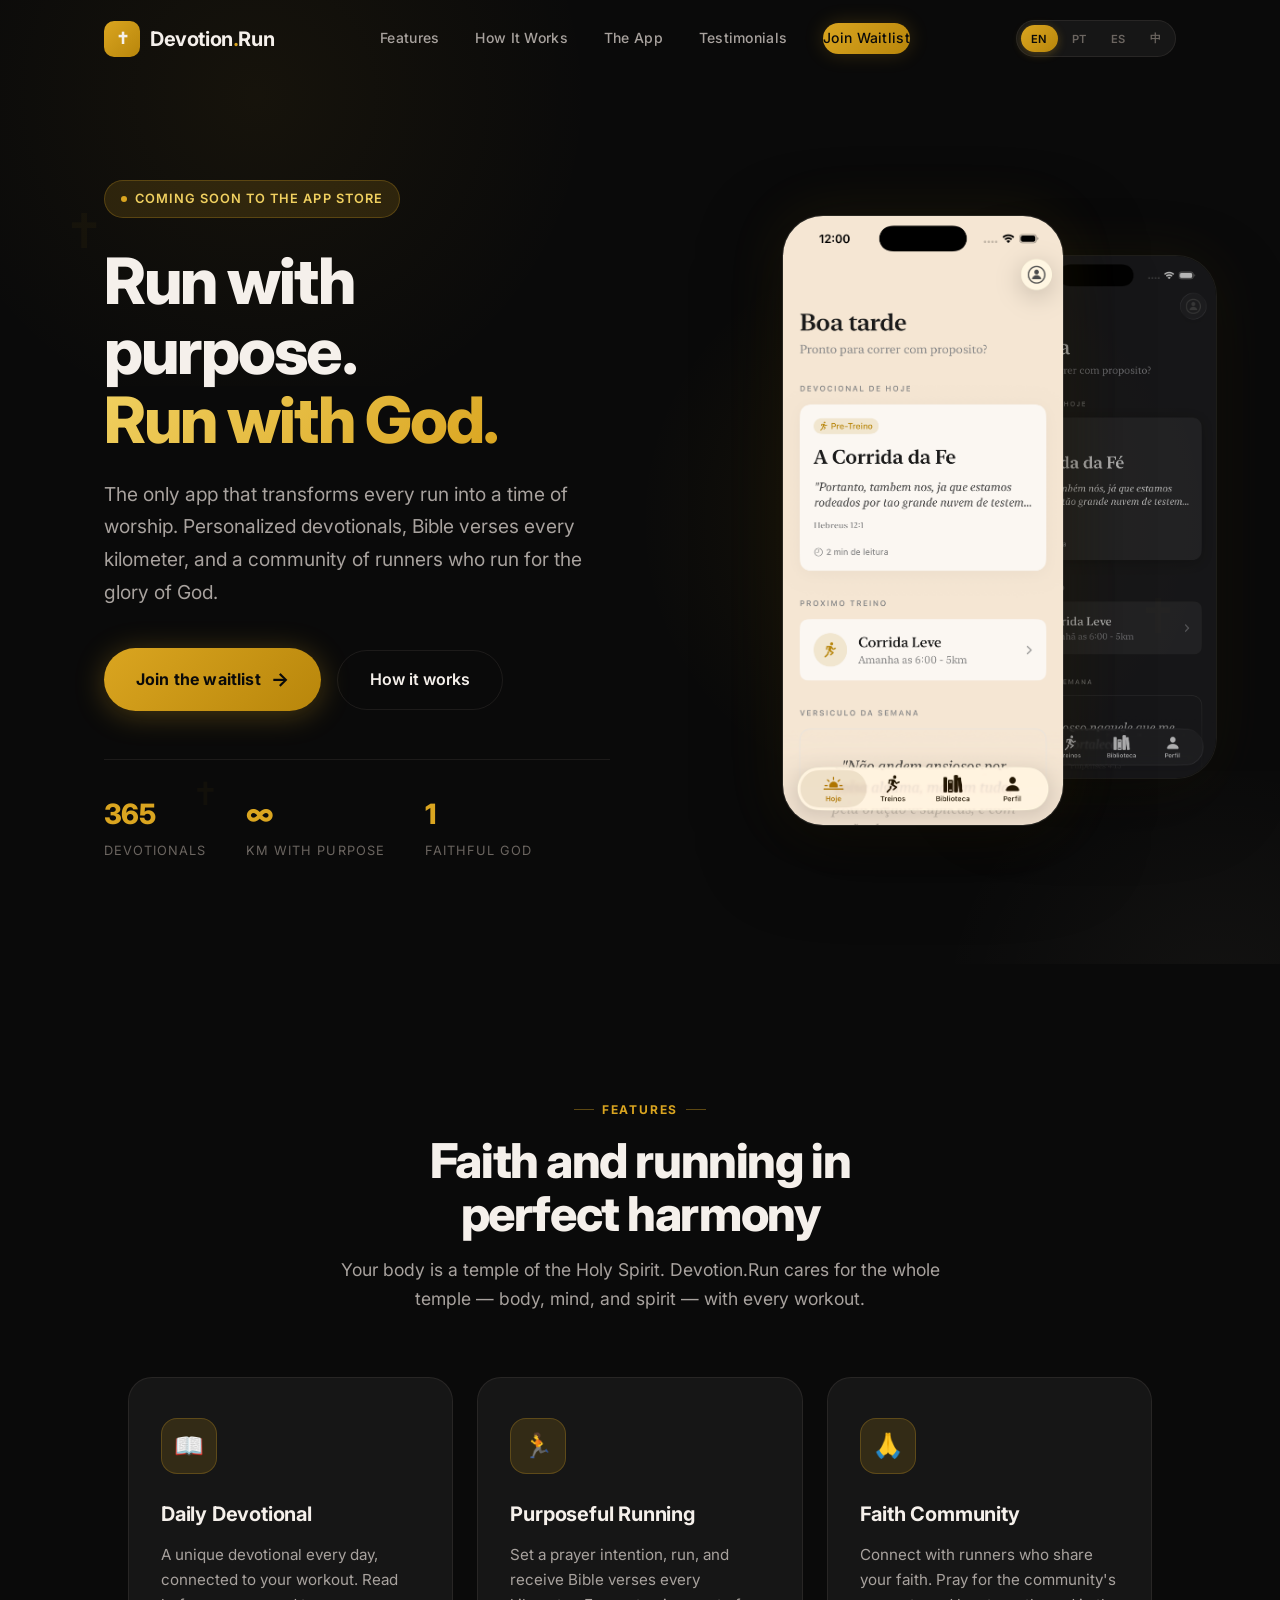
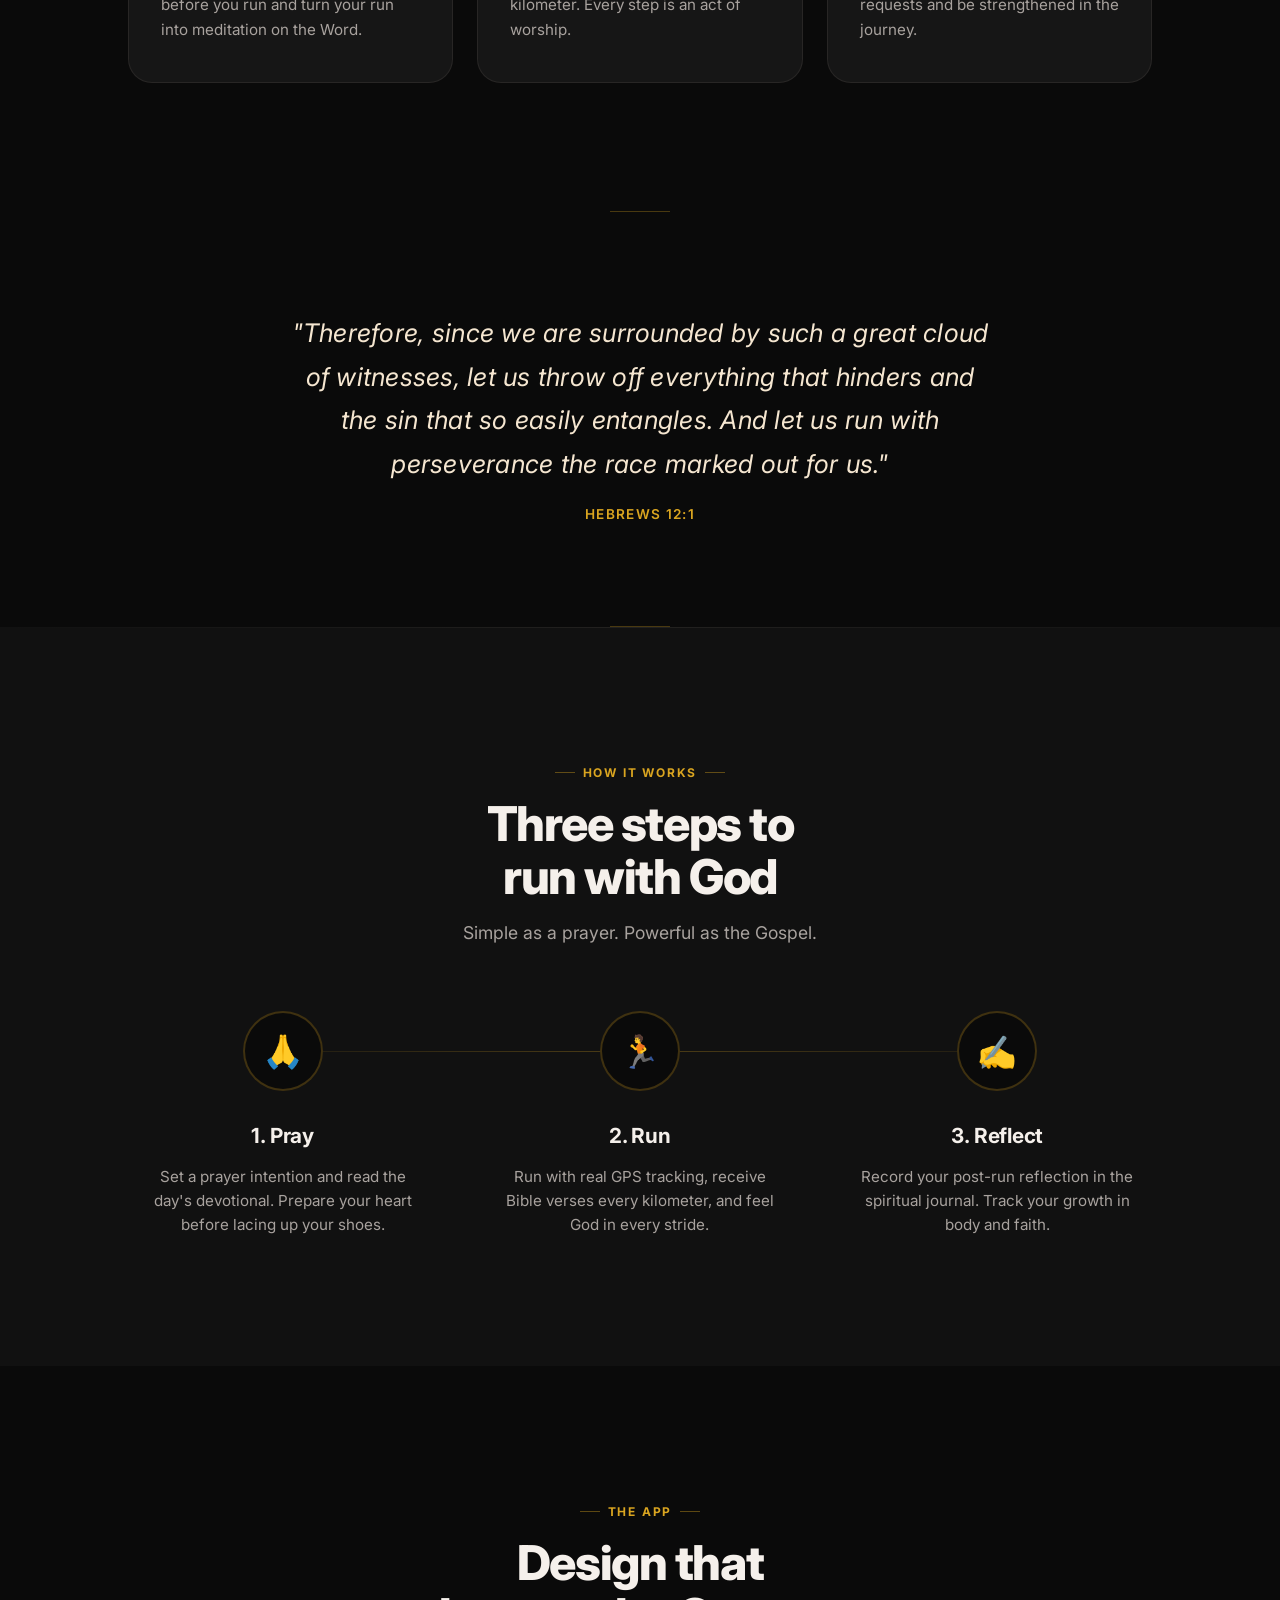
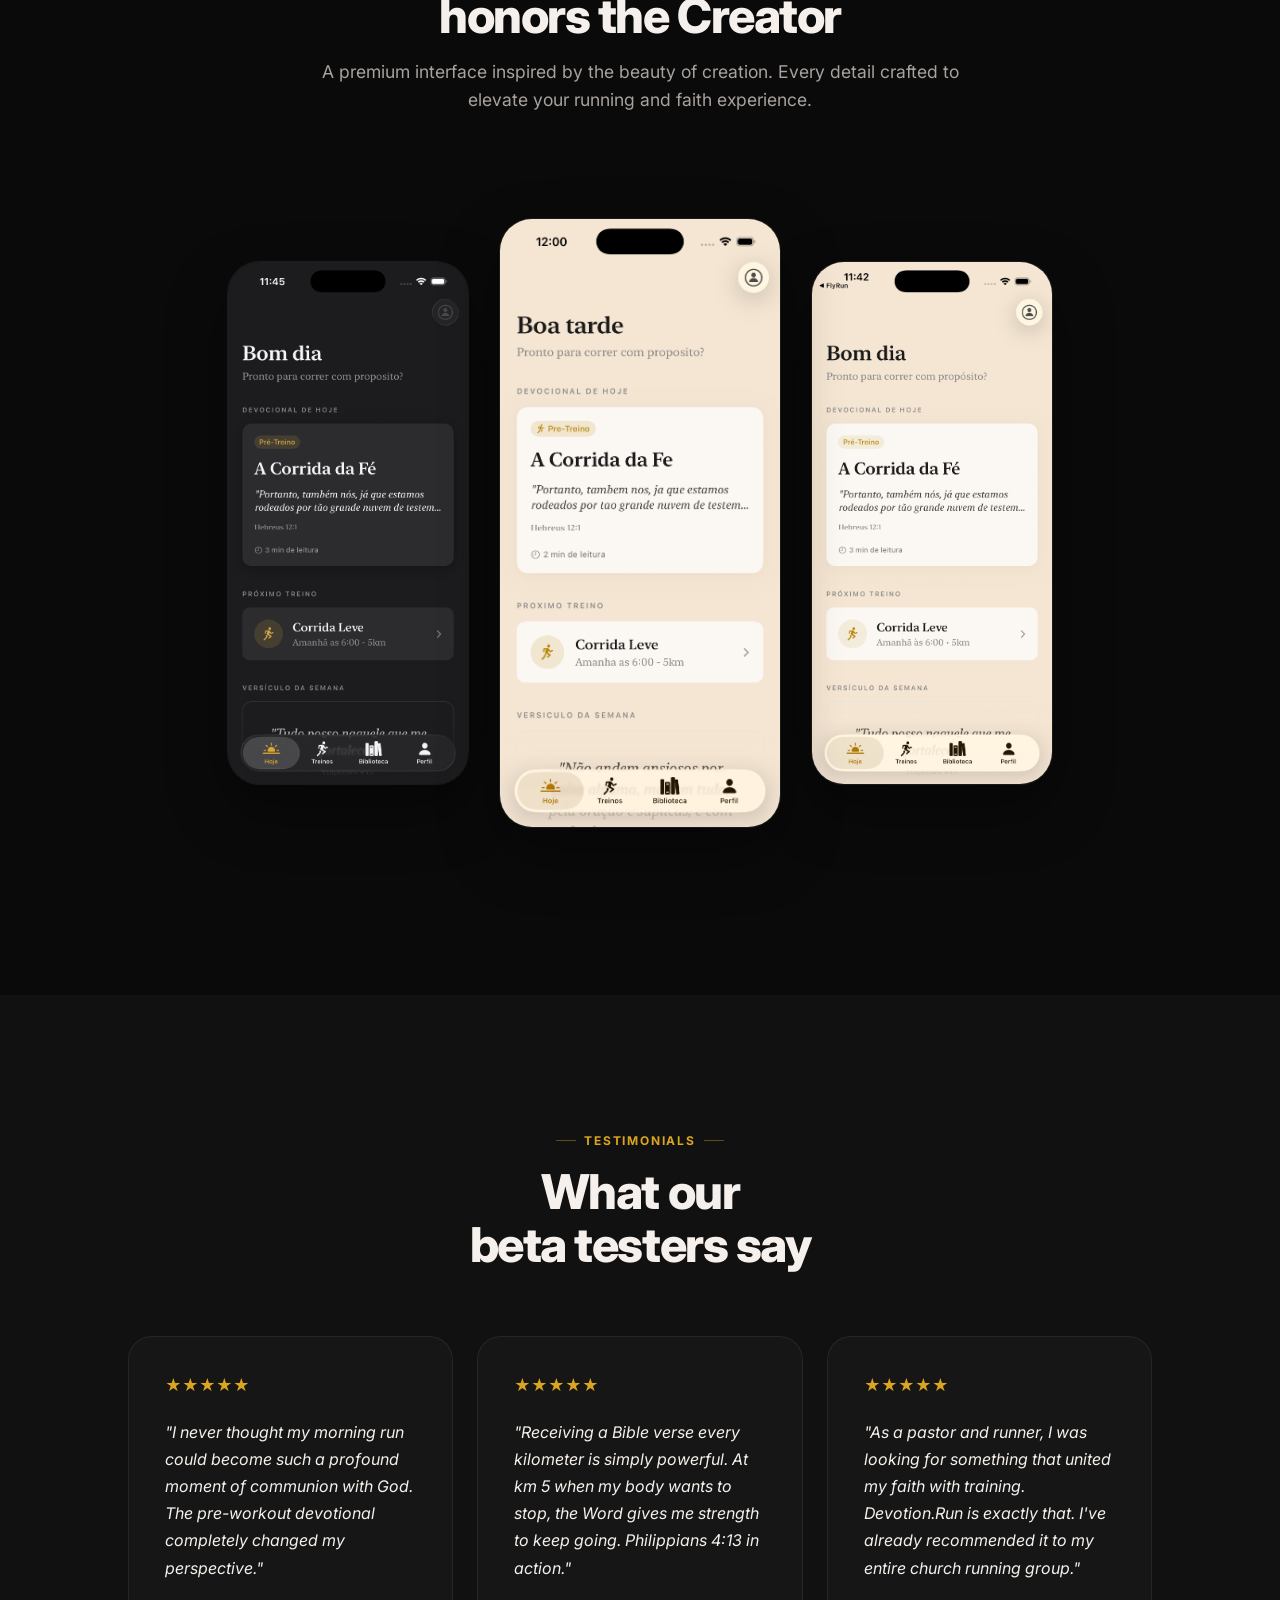
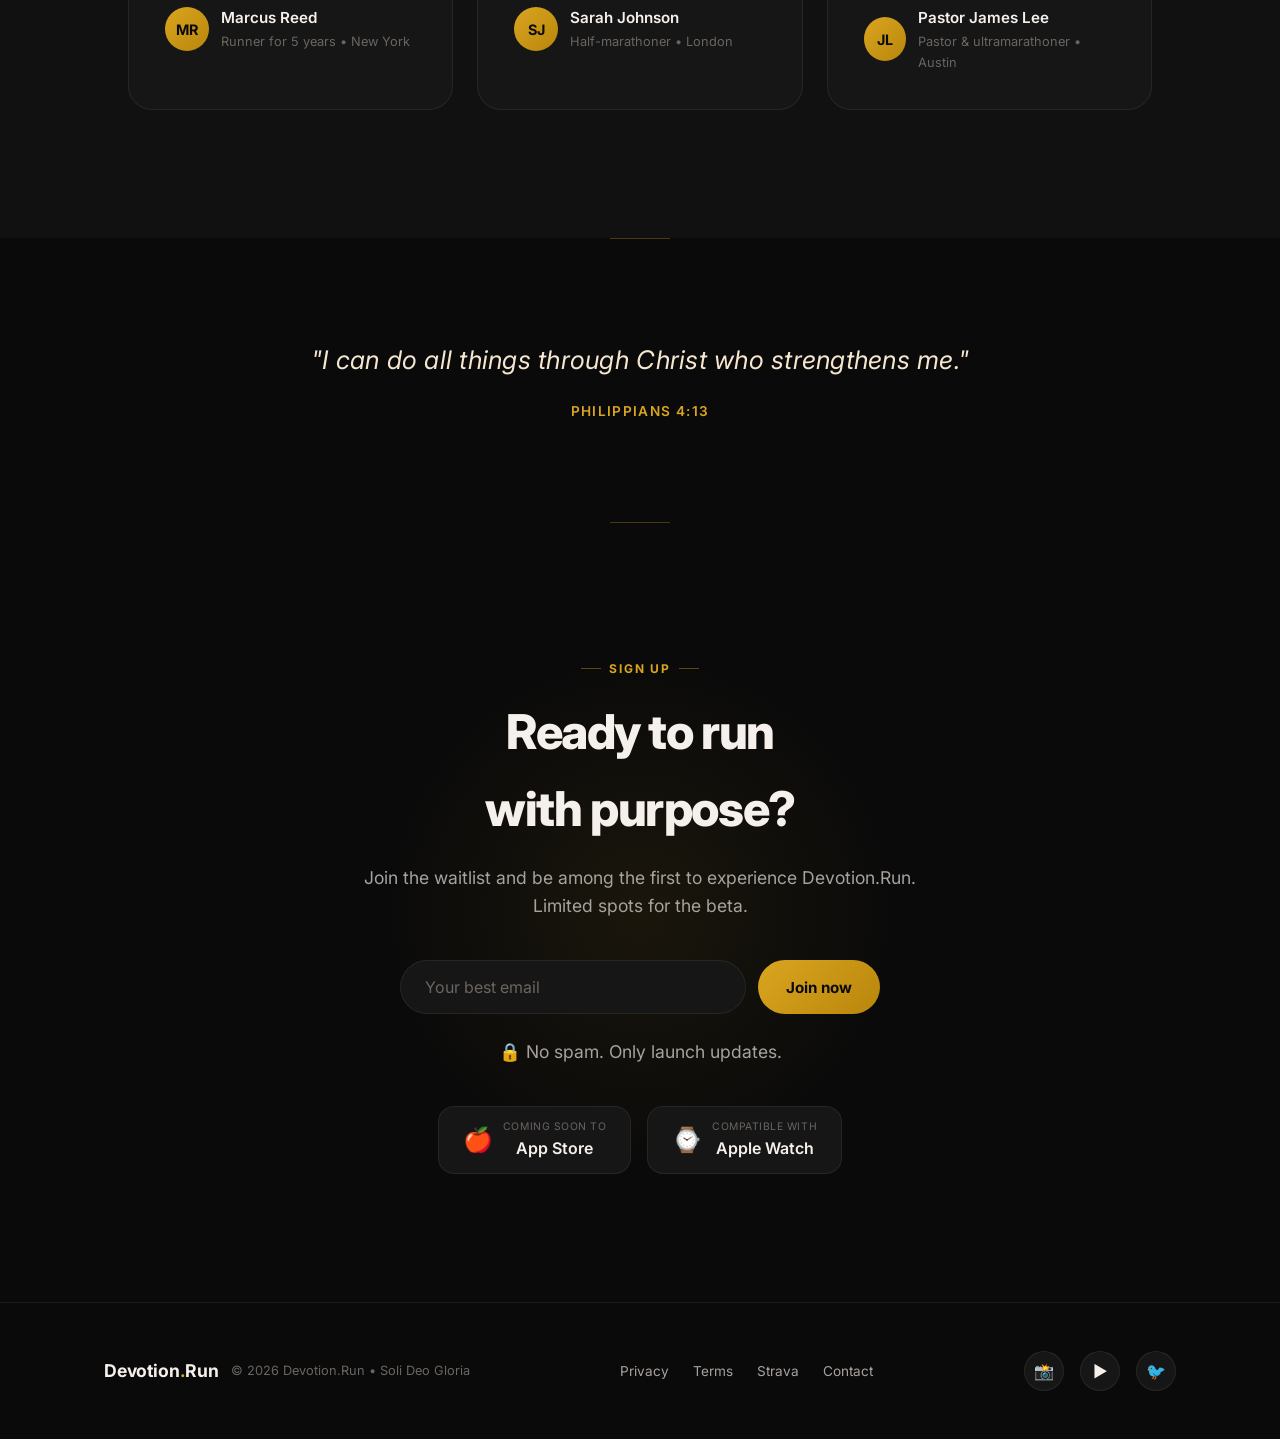
==== index.html @ 0629eaf5 "Initial landing page with legal pages and Strava callback" ====
<!DOCTYPE html>
<html lang="pt-BR">

<head>
    <meta charset="UTF-8">
    <meta name="viewport" content="width=device-width, initial-scale=1.0">
    <title>Devotion.Run — Run with Purpose. Run with God.</title>

    <!-- SEO -->
    <meta name="description"
        content="The devotional app for runners. Combine faith and training in every run. Daily devotionals, Bible verses every km, and a community that runs for the glory of God.">
    <meta name="keywords"
        content="running, devotional, christian app, run with God, faith and running, devotion run, corrida, devocional, 跑步, 灵修">
    <meta name="author" content="Devotion.Run">

    <!-- Open Graph -->
    <meta property="og:title" content="Devotion.Run — Run with Purpose. Run with God.">
    <meta property="og:description" content="The devotional app for runners. Combine faith and training in every run.">
    <meta property="og:type" content="website">
    <meta property="og:url" content="https://devotion.run">
    <meta property="og:image" content="images/app-home-light.png">

    <!-- Fonts -->
    <link rel="preconnect" href="https://fonts.googleapis.com">
    <link rel="preconnect" href="https://fonts.gstatic.com" crossorigin>
    <link
        href="https://fonts.googleapis.com/css2?family=Inter:wght@400;500;600;700;800&family=Noto+Sans+SC:wght@400;500;600;700;800&display=swap"
        rel="stylesheet">

    <!-- Styles -->
    <link rel="stylesheet" href="styles.css">

    <!-- Favicon -->
    <link rel="icon" type="image/svg+xml"
        href="data:image/svg+xml,<svg xmlns='http://www.w3.org/2000/svg' viewBox='0 0 100 100'><text y='.9em' font-size='90'>✝️</text></svg>">
</head>

<body>

    <!-- Page Loader -->
    <div class="page-loader" id="pageLoader">
        <div class="loader-icon"></div>
    </div>

    <!-- Mobile overlay -->
    <div class="nav-overlay" id="navOverlay"></div>

    <!-- ==================== NAVIGATION ==================== -->
    <nav class="navbar" id="navbar">
        <div class="container">
            <a href="#" class="nav-logo">
                <span class="logo-icon">✝</span>
                <span>Devotion<span class="logo-dot">.</span>Run</span>
            </a>

            <div class="nav-links" id="navLinks">
                <a href="#features" data-i18n="navFeatures">Features</a>
                <a href="#how-it-works" data-i18n="navHow">How It Works</a>
                <a href="#showcase" data-i18n="navApp">The App</a>
                <a href="#testimonials" data-i18n="navTestimonials">Testimonials</a>
                <a href="#waitlist" class="nav-cta" data-i18n="navCta">Join Waitlist</a>
            </div>

            <!-- Language Switcher -->
            <div class="lang-switcher">
                <button class="lang-btn" data-lang="en" title="English">EN</button>
                <button class="lang-btn" data-lang="pt" title="Português">PT</button>
                <button class="lang-btn" data-lang="es" title="Español">ES</button>
                <button class="lang-btn" data-lang="zh" title="中文">中</button>
            </div>

            <button class="menu-toggle" id="menuToggle" aria-label="Menu">
                <span></span>
                <span></span>
                <span></span>
            </button>
        </div>
    </nav>

    <!-- ==================== HERO ==================== -->
    <section class="hero" id="hero">
        <div class="container">
            <div class="hero-content">
                <div class="hero-badge reveal">
                    <span class="badge-dot"></span>
                    <span data-i18n="heroBadge">Coming soon to the App Store</span>
                </div>

                <h1 class="reveal reveal-delay-1">
                    <span data-i18n="heroTitle1">Run with purpose.</span><br>
                    <span class="text-gold" data-i18n="heroTitle2">Run with God.</span>
                </h1>

                <p class="hero-description reveal reveal-delay-2" data-i18n="heroDesc">
                    The only app that transforms every run into a time of worship.
                    Personalized devotionals, Bible verses every kilometer, and a
                    community of runners who run for the glory of God.
                </p>

                <div class="hero-actions reveal reveal-delay-3">
                    <a href="#waitlist" class="btn-primary">
                        <span data-i18n="heroBtn1">Join the waitlist</span>
                        <span class="btn-icon">→</span>
                    </a>
                    <a href="#how-it-works" class="btn-secondary">
                        <span data-i18n="heroBtn2">How it works</span>
                    </a>
                </div>

                <div class="hero-stats reveal reveal-delay-4">
                    <div class="hero-stat">
                        <div class="stat-value" data-i18n="stat1Value">365</div>
                        <div class="stat-label" data-i18n="stat1Label">Devotionals</div>
                    </div>
                    <div class="hero-stat">
                        <div class="stat-value" data-i18n="stat2Value">∞</div>
                        <div class="stat-label" data-i18n="stat2Label">Km with purpose</div>
                    </div>
                    <div class="hero-stat">
                        <div class="stat-value" data-i18n="stat3Value">1</div>
                        <div class="stat-label" data-i18n="stat3Label">Faithful God</div>
                    </div>
                </div>
            </div>

            <div class="hero-mockup reveal">
                <div class="phone-glow"></div>
                <div class="phone-frame">
                    <img src="images/app-home-light.png" alt="Devotion.Run - App home screen" loading="eager">
                </div>
                <div class="phone-frame phone-frame-secondary">
                    <img src="images/app-home-dark.png" alt="Devotion.Run - Dark mode" loading="lazy">
                </div>
            </div>
        </div>

        <span class="floating-cross" style="top: 20%; left: 5%;">✝</span>
        <span class="floating-cross" style="top: 60%; right: 8%; animation-delay: -3s;">✝</span>
        <span class="floating-cross" style="bottom: 15%; left: 15%; animation-delay: -5s; font-size: 2rem;">✝</span>
    </section>

    <!-- ==================== FEATURES ==================== -->
    <section class="features" id="features">
        <div class="container">
            <div class="section-header reveal">
                <span class="section-label" data-i18n="featLabel">Features</span>
                <h2 class="section-title">
                    <span data-i18n="featTitle1">Faith and running in</span><br>
                    <span class="text-gold" data-i18n="featTitle2">perfect harmony</span>
                </h2>
                <p class="section-subtitle" data-i18n="featSubtitle">
                    Your body is a temple of the Holy Spirit. Devotion.Run cares for the whole temple — body, mind, and
                    spirit — with every workout.
                </p>
            </div>

            <div class="features-grid">
                <div class="feature-card reveal reveal-delay-1">
                    <div class="feature-icon">📖</div>
                    <h3 data-i18n="feat1Title">Daily Devotional</h3>
                    <p data-i18n="feat1Desc">
                        A unique devotional every day, connected to your workout. Read before you run and turn your run
                        into meditation on the Word.
                    </p>
                </div>

                <div class="feature-card reveal reveal-delay-2">
                    <div class="feature-icon">🏃</div>
                    <h3 data-i18n="feat2Title">Purposeful Running</h3>
                    <p data-i18n="feat2Desc">
                        Set a prayer intention, run, and receive Bible verses every kilometer. Every step is an act of
                        worship.
                    </p>
                </div>

                <div class="feature-card reveal reveal-delay-3">
                    <div class="feature-icon">🙏</div>
                    <h3 data-i18n="feat3Title">Faith Community</h3>
                    <p data-i18n="feat3Desc">
                        Connect with runners who share your faith. Pray for the community's requests and be strengthened
                        in the journey.
                    </p>
                </div>
            </div>
        </div>
    </section>

    <!-- ==================== VERSE DIVIDER ==================== -->
    <section class="verse-section">
        <div class="container reveal">
            <p class="verse-text" data-i18n="verse1Text">
                "Therefore, since we are surrounded by such a great cloud of witnesses, let us throw off everything that
                hinders and the sin that so easily entangles. And let us run with perseverance the race marked out for
                us."
            </p>
            <span class="verse-reference" data-i18n="verse1Ref">Hebrews 12:1</span>
        </div>
    </section>

    <!-- ==================== HOW IT WORKS ==================== -->
    <section class="how-it-works" id="how-it-works">
        <div class="container">
            <div class="section-header reveal">
                <span class="section-label" data-i18n="howLabel">How It Works</span>
                <h2 class="section-title">
                    <span data-i18n="howTitle1">Three steps to</span><br>
                    <span class="text-gold" data-i18n="howTitle2">run with God</span>
                </h2>
                <p class="section-subtitle" data-i18n="howSubtitle">
                    Simple as a prayer. Powerful as the Gospel.
                </p>
            </div>

            <div class="steps-container">
                <div class="step reveal reveal-delay-1">
                    <div class="step-number">🙏</div>
                    <h3 data-i18n="step1Title">1. Pray</h3>
                    <p data-i18n="step1Desc">
                        Set a prayer intention and read the day's devotional. Prepare your heart before lacing up your
                        shoes.
                    </p>
                </div>

                <div class="step reveal reveal-delay-2">
                    <div class="step-number">🏃</div>
                    <h3 data-i18n="step2Title">2. Run</h3>
                    <p data-i18n="step2Desc">
                        Run with real GPS tracking, receive Bible verses every kilometer, and feel God in every stride.
                    </p>
                </div>

                <div class="step reveal reveal-delay-3">
                    <div class="step-number">✍️</div>
                    <h3 data-i18n="step3Title">3. Reflect</h3>
                    <p data-i18n="step3Desc">
                        Record your post-run reflection in the spiritual journal. Track your growth in body and faith.
                    </p>
                </div>
            </div>
        </div>
    </section>

    <!-- ==================== APP SHOWCASE ==================== -->
    <section class="showcase" id="showcase">
        <div class="container">
            <div class="section-header reveal">
                <span class="section-label" data-i18n="showLabel">The App</span>
                <h2 class="section-title">
                    <span data-i18n="showTitle1">Design that</span><br>
                    <span class="text-gold" data-i18n="showTitle2">honors the Creator</span>
                </h2>
                <p class="section-subtitle" data-i18n="showSubtitle">
                    A premium interface inspired by the beauty of creation. Every detail crafted to elevate your running
                    and faith experience.
                </p>
            </div>

            <div class="showcase-wrapper reveal">
                <div class="showcase-phone">
                    <img src="images/app-home-dark.png" alt="Devotion.Run dark mode" loading="lazy">
                </div>
                <div class="showcase-phone featured">
                    <img src="images/app-home-light.png" alt="Devotion.Run main screen" loading="lazy">
                </div>
                <div class="showcase-phone">
                    <img src="images/app-screen-2.png" alt="Devotion.Run workouts" loading="lazy">
                </div>
            </div>
        </div>
    </section>

    <!-- ==================== TESTIMONIALS ==================== -->
    <section class="testimonials" id="testimonials">
        <div class="container">
            <div class="section-header reveal">
                <span class="section-label" data-i18n="testLabel">Testimonials</span>
                <h2 class="section-title">
                    <span data-i18n="testTitle1">What our</span><br>
                    <span class="text-gold" data-i18n="testTitle2">beta testers say</span>
                </h2>
            </div>

            <div class="testimonials-grid">
                <div class="testimonial-card reveal reveal-delay-1">
                    <div class="testimonial-stars">★★★★★</div>
                    <p class="testimonial-text" data-i18n="test1Text">
                        "I never thought my morning run could become such a profound moment of communion with God. The
                        pre-workout devotional completely changed my perspective."
                    </p>
                    <div class="testimonial-author">
                        <div class="testimonial-avatar">MR</div>
                        <div class="testimonial-info">
                            <div class="name" data-i18n="test1Name">Marcus Reed</div>
                            <div class="role" data-i18n="test1Role">Runner for 5 years • New York</div>
                        </div>
                    </div>
                </div>

                <div class="testimonial-card reveal reveal-delay-2">
                    <div class="testimonial-stars">★★★★★</div>
                    <p class="testimonial-text" data-i18n="test2Text">
                        "Receiving a Bible verse every kilometer is simply powerful. At km 5 when my body wants to stop,
                        the Word gives me strength to keep going. Philippians 4:13 in action."
                    </p>
                    <div class="testimonial-author">
                        <div class="testimonial-avatar">SJ</div>
                        <div class="testimonial-info">
                            <div class="name" data-i18n="test2Name">Sarah Johnson</div>
                            <div class="role" data-i18n="test2Role">Half-marathoner • London</div>
                        </div>
                    </div>
                </div>

                <div class="testimonial-card reveal reveal-delay-3">
                    <div class="testimonial-stars">★★★★★</div>
                    <p class="testimonial-text" data-i18n="test3Text">
                        "As a pastor and runner, I was looking for something that united my faith with training.
                        Devotion.Run is exactly that. I've already recommended it to my entire church running group."
                    </p>
                    <div class="testimonial-author">
                        <div class="testimonial-avatar">JL</div>
                        <div class="testimonial-info">
                            <div class="name" data-i18n="test3Name">Pastor James Lee</div>
                            <div class="role" data-i18n="test3Role">Pastor & ultramarathoner • Austin</div>
                        </div>
                    </div>
                </div>
            </div>
        </div>
    </section>

    <!-- ==================== VERSE DIVIDER 2 ==================== -->
    <section class="verse-section">
        <div class="container reveal">
            <p class="verse-text" data-i18n="verse2Text">
                "I can do all things through Christ who strengthens me."
            </p>
            <span class="verse-reference" data-i18n="verse2Ref">Philippians 4:13</span>
        </div>
    </section>

    <!-- ==================== CTA / WAITLIST ==================== -->
    <section class="cta-section" id="waitlist">
        <div class="container">
            <div class="cta-content reveal">
                <span class="section-label" data-i18n="ctaLabel">Sign Up</span>
                <h2>
                    <span data-i18n="ctaTitle1">Ready to run</span><br>
                    <span class="text-gold" data-i18n="ctaTitle2">with purpose?</span>
                </h2>
                <p data-i18n="ctaDesc">
                    Join the waitlist and be among the first to experience Devotion.Run. Limited spots for the beta.
                </p>

                <form class="waitlist-form" id="waitlistForm" onsubmit="return false;">
                    <input type="email" data-i18n-placeholder="ctaPlaceholder" placeholder="Your best email"
                        id="emailInput" required>
                    <button type="submit" id="waitlistBtn" data-i18n="ctaBtn">Join now</button>
                </form>
                <p class="cta-note" data-i18n="ctaNote">🔒 No spam. Only launch updates.</p>

                <div class="app-store-badges">
                    <div class="app-store-badge">
                        <span class="badge-icon">🍎</span>
                        <div class="badge-text">
                            <span class="small" data-i18n="ctaBadge1Small">Coming soon to</span>
                            <span class="big" data-i18n="ctaBadge1Big">App Store</span>
                        </div>
                    </div>
                    <div class="app-store-badge">
                        <span class="badge-icon">⌚</span>
                        <div class="badge-text">
                            <span class="small" data-i18n="ctaBadge2Small">Compatible with</span>
                            <span class="big" data-i18n="ctaBadge2Big">Apple Watch</span>
                        </div>
                    </div>
                </div>
            </div>
        </div>
    </section>

    <!-- ==================== FOOTER ==================== -->
    <footer class="footer">
        <div class="container">
            <div class="footer-left">
                <span class="footer-logo">Devotion<span class="logo-dot">.</span>Run</span>
                <span class="footer-copy">© 2026 Devotion.Run • Soli Deo Gloria</span>
            </div>

            <div class="footer-links">
                <a href="/privacy" data-i18n="footerPrivacy">Privacy</a>
                <a href="/terms" data-i18n="footerTerms">Terms</a>
                <a href="/strava/">Strava</a>
                <a href="mailto:contato@devotion.run" data-i18n="footerContact">Contact</a>
            </div>

            <div class="footer-social">
                <a href="#" aria-label="Instagram" title="Instagram">📸</a>
                <a href="#" aria-label="YouTube" title="YouTube">▶️</a>
                <a href="#" aria-label="Twitter" title="Twitter">🐦</a>
            </div>
        </div>
    </footer>

    <script src="i18n.js"></script>
    <script src="script.js"></script>
</body>

</html>
---- styles.css ----
/* ============================================
   DevotionRun — Premium Landing Page
   Design System & Styles
   ============================================ */

/* --- CSS Variables / Design Tokens --- */
:root {
    /* Colors */
    --bg-primary: #0A0A0A;
    --bg-secondary: #111111;
    --bg-card: #161616;
    --bg-card-hover: #1C1C1C;
    --bg-elevated: #1A1A1A;

    --text-primary: #F5F0EB;
    --text-secondary: #A8A29E;
    --text-muted: #6B6560;

    --gold: #DAA520;
    --gold-light: #F0D060;
    --gold-dim: #B8860B;
    --beige: #F5E6D0;
    --beige-dim: #D4C4A8;

    --accent-glow: rgba(218, 165, 32, 0.15);
    --accent-glow-strong: rgba(218, 165, 32, 0.3);
    --border-subtle: rgba(245, 230, 208, 0.08);
    --border-gold: rgba(218, 165, 32, 0.25);

    /* Typography */
    --font-display: 'Inter', -apple-system, BlinkMacSystemFont, sans-serif;
    --font-body: 'Inter', -apple-system, BlinkMacSystemFont, sans-serif;

    /* Spacing */
    --section-padding: clamp(80px, 10vw, 140px) clamp(20px, 5vw, 80px);
    --container-max: 1200px;

    /* Transitions */
    --ease-out-expo: cubic-bezier(0.16, 1, 0.3, 1);
    --ease-out-quart: cubic-bezier(0.25, 1, 0.5, 1);
    --transition-fast: 200ms var(--ease-out-expo);
    --transition-medium: 400ms var(--ease-out-expo);
    --transition-slow: 800ms var(--ease-out-expo);

    /* Border Radius */
    --radius-sm: 8px;
    --radius-md: 16px;
    --radius-lg: 24px;
    --radius-xl: 32px;
    --radius-full: 9999px;
}

/* --- Reset & Base --- */
*,
*::before,
*::after {
    margin: 0;
    padding: 0;
    box-sizing: border-box;
}

html {
    scroll-behavior: smooth;
    -webkit-font-smoothing: antialiased;
    -moz-osx-font-smoothing: grayscale;
}

body {
    font-family: var(--font-body);
    background-color: var(--bg-primary);
    color: var(--text-primary);
    line-height: 1.6;
    overflow-x: hidden;
}

a {
    text-decoration: none;
    color: inherit;
    transition: color var(--transition-fast);
}

img {
    max-width: 100%;
    height: auto;
    display: block;
}

button {
    border: none;
    background: none;
    font-family: inherit;
    cursor: pointer;
    color: inherit;
}

ul,
ol {
    list-style: none;
}

/* --- Container --- */
.container {
    max-width: var(--container-max);
    margin: 0 auto;
    padding: 0 clamp(20px, 5vw, 80px);
}

/* --- Section base --- */
section {
    position: relative;
}

/* --- Animated reveal --- */
.reveal {
    opacity: 0;
    transform: translateY(40px);
    transition: opacity 0.8s var(--ease-out-expo), transform 0.8s var(--ease-out-expo);
}

.reveal.visible {
    opacity: 1;
    transform: translateY(0);
}

.reveal-delay-1 {
    transition-delay: 0.1s;
}

.reveal-delay-2 {
    transition-delay: 0.2s;
}

.reveal-delay-3 {
    transition-delay: 0.3s;
}

.reveal-delay-4 {
    transition-delay: 0.4s;
}

/* ============================================
   NAVIGATION
   ============================================ */
.navbar {
    position: fixed;
    top: 0;
    left: 0;
    right: 0;
    z-index: 1000;
    padding: 20px 0;
    transition: all var(--transition-medium);
}

.navbar.scrolled {
    background: rgba(10, 10, 10, 0.85);
    backdrop-filter: blur(20px) saturate(180%);
    -webkit-backdrop-filter: blur(20px) saturate(180%);
    border-bottom: 1px solid var(--border-subtle);
    padding: 12px 0;
}

.navbar .container {
    display: flex;
    align-items: center;
    justify-content: space-between;
}

.nav-logo {
    display: flex;
    align-items: center;
    gap: 10px;
    font-size: 1.25rem;
    font-weight: 700;
    letter-spacing: -0.02em;
}

.nav-logo .logo-icon {
    width: 36px;
    height: 36px;
    background: linear-gradient(135deg, var(--gold), var(--gold-dim));
    border-radius: 10px;
    display: flex;
    align-items: center;
    justify-content: center;
    font-size: 1rem;
}

.nav-logo .logo-dot {
    color: var(--gold);
}

.nav-links {
    display: flex;
    align-items: center;
    gap: 36px;
}

.nav-links a {
    font-size: 0.875rem;
    font-weight: 500;
    color: var(--text-secondary);
    letter-spacing: 0.02em;
    position: relative;
    padding: 4px 0;
}

.nav-links a::after {
    content: '';
    position: absolute;
    bottom: -2px;
    left: 0;
    width: 0;
    height: 2px;
    background: var(--gold);
    transition: width var(--transition-medium);
}

.nav-links a:hover {
    color: var(--text-primary);
}

.nav-links a:hover::after {
    width: 100%;
}

.nav-cta {
    background: linear-gradient(135deg, var(--gold), var(--gold-dim));
    color: var(--bg-primary) !important;
    padding: 10px 24px;
    border-radius: var(--radius-full);
    font-weight: 600;
    font-size: 0.875rem;
    letter-spacing: 0.02em;
    transition: all var(--transition-fast);
    box-shadow: 0 0 20px rgba(218, 165, 32, 0.2);
}

.nav-cta:hover {
    transform: translateY(-1px);
    box-shadow: 0 4px 30px rgba(218, 165, 32, 0.4);
}

.nav-cta::after {
    display: none !important;
}

/* Language Switcher */
.lang-switcher {
    display: flex;
    gap: 4px;
    padding: 4px;
    background: var(--bg-card);
    border: 1px solid var(--border-subtle);
    border-radius: var(--radius-full);
}

.lang-btn {
    padding: 6px 10px;
    font-size: 0.7rem;
    font-weight: 600;
    letter-spacing: 0.04em;
    color: var(--text-muted);
    border-radius: var(--radius-full);
    transition: all var(--transition-fast);
    cursor: pointer;
    border: none;
    background: none;
    font-family: var(--font-body);
}

.lang-btn:hover {
    color: var(--text-primary);
    background: rgba(255, 255, 255, 0.05);
}

.lang-btn.active {
    background: linear-gradient(135deg, var(--gold), var(--gold-dim));
    color: var(--bg-primary);
    box-shadow: 0 2px 10px rgba(218, 165, 32, 0.3);
}

/* Mobile menu toggle */
.menu-toggle {
    display: none;
    flex-direction: column;
    gap: 5px;
    padding: 8px;
    z-index: 1001;
}

.menu-toggle span {
    display: block;
    width: 24px;
    height: 2px;
    background: var(--text-primary);
    transition: all var(--transition-fast);
    border-radius: 2px;
}

.menu-toggle.active span:nth-child(1) {
    transform: rotate(45deg) translate(5px, 5px);
}

.menu-toggle.active span:nth-child(2) {
    opacity: 0;
}

.menu-toggle.active span:nth-child(3) {
    transform: rotate(-45deg) translate(5px, -5px);
}

/* ============================================
   HERO SECTION
   ============================================ */
.hero {
    min-height: 100vh;
    display: flex;
    align-items: center;
    padding: clamp(120px, 15vw, 180px) 0 clamp(60px, 8vw, 120px);
    position: relative;
    overflow: hidden;
}

/* Background glow effects */
.hero::before {
    content: '';
    position: absolute;
    top: -20%;
    left: -10%;
    width: 60%;
    height: 60%;
    background: radial-gradient(circle, rgba(218, 165, 32, 0.06) 0%, transparent 70%);
    pointer-events: none;
}

.hero::after {
    content: '';
    position: absolute;
    bottom: -30%;
    right: -20%;
    width: 50%;
    height: 50%;
    background: radial-gradient(circle, rgba(245, 230, 208, 0.04) 0%, transparent 70%);
    pointer-events: none;
}

.hero .container {
    display: grid;
    grid-template-columns: 1fr 1fr;
    gap: 60px;
    align-items: center;
    position: relative;
    z-index: 1;
}

.hero-content {
    max-width: 560px;
}

.hero-badge {
    display: inline-flex;
    align-items: center;
    gap: 8px;
    padding: 8px 16px;
    background: var(--accent-glow);
    border: 1px solid var(--border-gold);
    border-radius: var(--radius-full);
    font-size: 0.8rem;
    font-weight: 600;
    color: var(--gold-light);
    letter-spacing: 0.08em;
    text-transform: uppercase;
    margin-bottom: 28px;
}

.hero-badge .badge-dot {
    width: 6px;
    height: 6px;
    background: var(--gold);
    border-radius: 50%;
    animation: pulse-dot 2s ease-in-out infinite;
}

@keyframes pulse-dot {

    0%,
    100% {
        opacity: 1;
        box-shadow: 0 0 0 0 rgba(218, 165, 32, 0.4);
    }

    50% {
        opacity: 0.8;
        box-shadow: 0 0 0 6px rgba(218, 165, 32, 0);
    }
}

.hero h1 {
    font-size: clamp(2.5rem, 5vw, 4rem);
    font-weight: 800;
    line-height: 1.08;
    letter-spacing: -0.03em;
    margin-bottom: 24px;
}

.hero h1 .text-gold {
    background: linear-gradient(135deg, var(--gold-light), var(--gold));
    -webkit-background-clip: text;
    -webkit-text-fill-color: transparent;
    background-clip: text;
}

.hero-description {
    font-size: clamp(1rem, 1.5vw, 1.2rem);
    color: var(--text-secondary);
    line-height: 1.7;
    margin-bottom: 40px;
    max-width: 480px;
}

.hero-actions {
    display: flex;
    align-items: center;
    gap: 16px;
    flex-wrap: wrap;
}

.btn-primary {
    display: inline-flex;
    align-items: center;
    gap: 10px;
    padding: 16px 32px;
    background: linear-gradient(135deg, var(--gold), var(--gold-dim));
    color: var(--bg-primary);
    border-radius: var(--radius-full);
    font-weight: 700;
    font-size: 1rem;
    letter-spacing: 0.01em;
    transition: all var(--transition-fast);
    box-shadow: 0 4px 30px rgba(218, 165, 32, 0.3);
    border: none;
    cursor: pointer;
}

.btn-primary:hover {
    transform: translateY(-2px);
    box-shadow: 0 8px 40px rgba(218, 165, 32, 0.5);
}

.btn-primary:active {
    transform: translateY(0);
}

.btn-primary .btn-icon {
    font-size: 1.2rem;
    transition: transform var(--transition-fast);
}

.btn-primary:hover .btn-icon {
    transform: translateX(3px);
}

.btn-secondary {
    display: inline-flex;
    align-items: center;
    gap: 10px;
    padding: 16px 32px;
    background: transparent;
    color: var(--text-primary);
    border: 1px solid var(--border-subtle);
    border-radius: var(--radius-full);
    font-weight: 600;
    font-size: 1rem;
    transition: all var(--transition-fast);
    cursor: pointer;
}

.btn-secondary:hover {
    border-color: var(--gold);
    background: var(--accent-glow);
    color: var(--gold-light);
}

.hero-stats {
    display: flex;
    gap: 40px;
    margin-top: 48px;
    padding-top: 32px;
    border-top: 1px solid var(--border-subtle);
}

.hero-stat {
    text-align: left;
}

.hero-stat .stat-value {
    font-size: 1.75rem;
    font-weight: 800;
    color: var(--gold);
    letter-spacing: -0.02em;
}

.hero-stat .stat-label {
    font-size: 0.8rem;
    color: var(--text-muted);
    text-transform: uppercase;
    letter-spacing: 0.08em;
    margin-top: 4px;
}

/* Hero mockup */
.hero-mockup {
    position: relative;
    display: flex;
    justify-content: center;
    align-items: center;
}

.phone-frame {
    position: relative;
    width: 280px;
    border-radius: 40px;
    overflow: hidden;
    box-shadow:
        0 0 0 1px rgba(255, 255, 255, 0.1),
        0 25px 80px rgba(0, 0, 0, 0.5),
        0 0 60px rgba(218, 165, 32, 0.1);
    transition: transform 0.6s var(--ease-out-expo);
}

.phone-frame:hover {
    transform: translateY(-8px) rotateY(-2deg);
}

.phone-frame img {
    width: 100%;
    display: block;
}

.phone-glow {
    position: absolute;
    top: 50%;
    left: 50%;
    transform: translate(-50%, -50%);
    width: 120%;
    height: 120%;
    background: radial-gradient(circle, rgba(218, 165, 32, 0.08) 0%, transparent 60%);
    pointer-events: none;
    z-index: -1;
}

/* Second phone (dark mode) offset */
.phone-frame-secondary {
    position: absolute;
    right: -40px;
    top: 40px;
    width: 240px;
    opacity: 0.7;
    z-index: -1;
}

/* ============================================
   FEATURES SECTION
   ============================================ */
.features {
    padding: var(--section-padding);
    position: relative;
}

.section-header {
    text-align: center;
    max-width: 640px;
    margin: 0 auto 64px;
}

.section-label {
    display: inline-flex;
    align-items: center;
    gap: 8px;
    font-size: 0.75rem;
    font-weight: 700;
    color: var(--gold);
    text-transform: uppercase;
    letter-spacing: 0.15em;
    margin-bottom: 16px;
}

.section-label::before,
.section-label::after {
    content: '';
    width: 20px;
    height: 1px;
    background: var(--gold);
    opacity: 0.4;
}

.section-title {
    font-size: clamp(2rem, 4vw, 3rem);
    font-weight: 800;
    letter-spacing: -0.03em;
    line-height: 1.1;
    margin-bottom: 16px;
}

.section-subtitle {
    font-size: 1.1rem;
    color: var(--text-secondary);
    line-height: 1.6;
}

.features-grid {
    display: grid;
    grid-template-columns: repeat(3, 1fr);
    gap: 24px;
}

.feature-card {
    background: var(--bg-card);
    border: 1px solid var(--border-subtle);
    border-radius: var(--radius-lg);
    padding: 40px 32px;
    transition: all var(--transition-medium);
    position: relative;
    overflow: hidden;
}

.feature-card::before {
    content: '';
    position: absolute;
    top: 0;
    left: 0;
    right: 0;
    height: 2px;
    background: linear-gradient(90deg, transparent, var(--gold), transparent);
    opacity: 0;
    transition: opacity var(--transition-medium);
}

.feature-card:hover {
    background: var(--bg-card-hover);
    border-color: var(--border-gold);
    transform: translateY(-4px);
    box-shadow: 0 20px 60px rgba(0, 0, 0, 0.3);
}

.feature-card:hover::before {
    opacity: 1;
}

.feature-icon {
    width: 56px;
    height: 56px;
    background: var(--accent-glow);
    border: 1px solid var(--border-gold);
    border-radius: 16px;
    display: flex;
    align-items: center;
    justify-content: center;
    font-size: 1.5rem;
    margin-bottom: 24px;
}

.feature-card h3 {
    font-size: 1.25rem;
    font-weight: 700;
    margin-bottom: 12px;
    letter-spacing: -0.01em;
}

.feature-card p {
    color: var(--text-secondary);
    font-size: 0.95rem;
    line-height: 1.65;
}

/* ============================================
   HOW IT WORKS
   ============================================ */
.how-it-works {
    padding: var(--section-padding);
    background: var(--bg-secondary);
    position: relative;
}

.how-it-works::before {
    content: '';
    position: absolute;
    top: 0;
    left: 0;
    right: 0;
    height: 1px;
    background: linear-gradient(90deg, transparent, var(--border-subtle), transparent);
}

.steps-container {
    display: grid;
    grid-template-columns: repeat(3, 1fr);
    gap: 48px;
    position: relative;
}

/* Connecting line */
.steps-container::before {
    content: '';
    position: absolute;
    top: 40px;
    left: 15%;
    right: 15%;
    height: 1px;
    background: linear-gradient(90deg, var(--border-gold), var(--gold), var(--border-gold));
    opacity: 0.3;
}

.step {
    text-align: center;
    position: relative;
}

.step-number {
    width: 80px;
    height: 80px;
    background: var(--bg-primary);
    border: 2px solid var(--border-gold);
    border-radius: 50%;
    display: flex;
    align-items: center;
    justify-content: center;
    margin: 0 auto 28px;
    font-size: 2rem;
    position: relative;
    z-index: 1;
    transition: all var(--transition-medium);
}

.step:hover .step-number {
    background: var(--accent-glow-strong);
    border-color: var(--gold);
    box-shadow: 0 0 30px rgba(218, 165, 32, 0.2);
    transform: scale(1.05);
}

.step h3 {
    font-size: 1.3rem;
    font-weight: 700;
    margin-bottom: 12px;
    letter-spacing: -0.01em;
}

.step p {
    color: var(--text-secondary);
    font-size: 0.95rem;
    line-height: 1.6;
    max-width: 280px;
    margin: 0 auto;
}

/* ============================================
   SCREENSHOTS / APP SHOWCASE
   ============================================ */
.showcase {
    padding: var(--section-padding);
    position: relative;
    overflow: hidden;
}

.showcase-wrapper {
    display: flex;
    justify-content: center;
    align-items: center;
    gap: 32px;
    padding: 40px 0;
}

.showcase-phone {
    width: 240px;
    border-radius: 32px;
    overflow: hidden;
    box-shadow:
        0 0 0 1px rgba(255, 255, 255, 0.08),
        0 25px 60px rgba(0, 0, 0, 0.4);
    transition: all 0.6s var(--ease-out-expo);
    flex-shrink: 0;
}

.showcase-phone:hover {
    transform: translateY(-12px);
    box-shadow:
        0 0 0 1px rgba(218, 165, 32, 0.2),
        0 35px 80px rgba(0, 0, 0, 0.5),
        0 0 40px rgba(218, 165, 32, 0.08);
}

.showcase-phone.featured {
    width: 280px;
    z-index: 2;
}

.showcase-phone img {
    width: 100%;
    display: block;
}

/* ============================================
   TESTIMONIALS
   ============================================ */
.testimonials {
    padding: var(--section-padding);
    background: var(--bg-secondary);
}

.testimonials-grid {
    display: grid;
    grid-template-columns: repeat(3, 1fr);
    gap: 24px;
}

.testimonial-card {
    background: var(--bg-card);
    border: 1px solid var(--border-subtle);
    border-radius: var(--radius-lg);
    padding: 36px;
    transition: all var(--transition-medium);
}

.testimonial-card:hover {
    border-color: var(--border-gold);
    transform: translateY(-4px);
}

.testimonial-stars {
    display: flex;
    gap: 4px;
    margin-bottom: 20px;
    color: var(--gold);
    font-size: 1rem;
}

.testimonial-text {
    font-size: 1rem;
    line-height: 1.7;
    color: var(--text-primary);
    margin-bottom: 24px;
    font-style: italic;
}

.testimonial-author {
    display: flex;
    align-items: center;
    gap: 12px;
}

.testimonial-avatar {
    width: 44px;
    height: 44px;
    background: linear-gradient(135deg, var(--gold), var(--gold-dim));
    border-radius: 50%;
    display: flex;
    align-items: center;
    justify-content: center;
    font-weight: 700;
    font-size: 0.9rem;
    color: var(--bg-primary);
}

.testimonial-info .name {
    font-weight: 600;
    font-size: 0.95rem;
}

.testimonial-info .role {
    font-size: 0.8rem;
    color: var(--text-muted);
    margin-top: 2px;
}

/* ============================================
   VERSE SECTION (divider)
   ============================================ */
.verse-section {
    padding: clamp(60px, 8vw, 100px) 0;
    text-align: center;
    position: relative;
}

.verse-section::before,
.verse-section::after {
    content: '';
    position: absolute;
    left: 50%;
    transform: translateX(-50%);
    width: 60px;
    height: 1px;
    background: var(--gold);
    opacity: 0.3;
}

.verse-section::before {
    top: 0;
}

.verse-section::after {
    bottom: 0;
}

.verse-text {
    font-size: clamp(1.2rem, 2.5vw, 1.6rem);
    font-style: italic;
    color: var(--beige);
    max-width: 700px;
    margin: 0 auto 16px;
    line-height: 1.7;
    letter-spacing: 0.01em;
}

.verse-reference {
    font-size: 0.85rem;
    color: var(--gold);
    font-weight: 600;
    letter-spacing: 0.1em;
    text-transform: uppercase;
}

/* ============================================
   CTA / WAITLIST SECTION
   ============================================ */
.cta-section {
    padding: var(--section-padding);
    text-align: center;
    position: relative;
    overflow: hidden;
}

.cta-section::before {
    content: '';
    position: absolute;
    top: 50%;
    left: 50%;
    transform: translate(-50%, -50%);
    width: 600px;
    height: 600px;
    background: radial-gradient(circle, rgba(218, 165, 32, 0.08) 0%, transparent 60%);
    pointer-events: none;
}

.cta-content {
    position: relative;
    z-index: 1;
    max-width: 600px;
    margin: 0 auto;
}

.cta-section h2 {
    font-size: clamp(2rem, 4vw, 3rem);
    font-weight: 800;
    letter-spacing: -0.03em;
    margin-bottom: 16px;
}

.cta-section p {
    font-size: 1.1rem;
    color: var(--text-secondary);
    margin-bottom: 40px;
    line-height: 1.6;
}

.waitlist-form {
    display: flex;
    gap: 12px;
    max-width: 480px;
    margin: 0 auto 24px;
}

.waitlist-form input {
    flex: 1;
    padding: 16px 24px;
    background: var(--bg-card);
    border: 1px solid var(--border-subtle);
    border-radius: var(--radius-full);
    color: var(--text-primary);
    font-size: 1rem;
    font-family: var(--font-body);
    outline: none;
    transition: border-color var(--transition-fast);
}

.waitlist-form input::placeholder {
    color: var(--text-muted);
}

.waitlist-form input:focus {
    border-color: var(--gold);
    box-shadow: 0 0 0 3px rgba(218, 165, 32, 0.1);
}

.waitlist-form button {
    padding: 16px 28px;
    background: linear-gradient(135deg, var(--gold), var(--gold-dim));
    color: var(--bg-primary);
    border: none;
    border-radius: var(--radius-full);
    font-weight: 700;
    font-size: 0.95rem;
    cursor: pointer;
    transition: all var(--transition-fast);
    white-space: nowrap;
}

.waitlist-form button:hover {
    transform: translateY(-1px);
    box-shadow: 0 6px 30px rgba(218, 165, 32, 0.4);
}

.cta-note {
    font-size: 0.8rem;
    color: var(--text-muted);
}

.app-store-badges {
    display: flex;
    justify-content: center;
    gap: 16px;
    margin-top: 32px;
}

.app-store-badge {
    display: inline-flex;
    align-items: center;
    gap: 10px;
    padding: 12px 24px;
    background: var(--bg-card);
    border: 1px solid var(--border-subtle);
    border-radius: var(--radius-md);
    transition: all var(--transition-fast);
    font-size: 0.85rem;
    color: var(--text-secondary);
}

.app-store-badge:hover {
    border-color: var(--border-gold);
    background: var(--bg-card-hover);
}

.app-store-badge .badge-icon {
    font-size: 1.5rem;
}

.app-store-badge .badge-text .small {
    display: block;
    font-size: 0.65rem;
    text-transform: uppercase;
    letter-spacing: 0.05em;
    color: var(--text-muted);
}

.app-store-badge .badge-text .big {
    display: block;
    font-size: 1rem;
    font-weight: 600;
    color: var(--text-primary);
}

/* ============================================
   FOOTER
   ============================================ */
.footer {
    padding: 48px 0;
    border-top: 1px solid var(--border-subtle);
    background: var(--bg-primary);
}

.footer .container {
    display: flex;
    align-items: center;
    justify-content: space-between;
}

.footer-left {
    display: flex;
    align-items: center;
    gap: 12px;
}

.footer-logo {
    font-weight: 700;
    font-size: 1.1rem;
    letter-spacing: -0.01em;
}

.footer-logo .logo-dot {
    color: var(--gold);
}

.footer-copy {
    font-size: 0.8rem;
    color: var(--text-muted);
}

.footer-links {
    display: flex;
    gap: 24px;
}

.footer-links a {
    font-size: 0.85rem;
    color: var(--text-secondary);
    transition: color var(--transition-fast);
}

.footer-links a:hover {
    color: var(--gold);
}

.footer-social {
    display: flex;
    gap: 16px;
}

.footer-social a {
    width: 40px;
    height: 40px;
    border-radius: 50%;
    background: var(--bg-card);
    border: 1px solid var(--border-subtle);
    display: flex;
    align-items: center;
    justify-content: center;
    font-size: 1rem;
    transition: all var(--transition-fast);
}

.footer-social a:hover {
    background: var(--accent-glow);
    border-color: var(--border-gold);
    color: var(--gold);
    transform: translateY(-2px);
}

/* ============================================
   RESPONSIVE
   ============================================ */
@media (max-width: 1024px) {
    .hero .container {
        grid-template-columns: 1fr;
        text-align: center;
        gap: 48px;
    }

    .hero-content {
        max-width: 100%;
        order: 1;
    }

    .hero-description {
        margin-left: auto;
        margin-right: auto;
    }

    .hero-actions {
        justify-content: center;
    }

    .hero-stats {
        justify-content: center;
    }

    .hero-mockup {
        order: 0;
    }

    .phone-frame-secondary {
        display: none;
    }

    .features-grid {
        grid-template-columns: 1fr;
        max-width: 480px;
        margin: 0 auto;
    }

    .steps-container {
        grid-template-columns: 1fr;
        gap: 40px;
    }

    .steps-container::before {
        display: none;
    }

    .testimonials-grid {
        grid-template-columns: 1fr;
        max-width: 480px;
        margin: 0 auto;
    }

    .showcase-wrapper {
        flex-direction: column;
    }
}

@media (max-width: 768px) {
    .nav-links {
        position: fixed;
        top: 0;
        right: -100%;
        width: 80%;
        max-width: 320px;
        height: 100vh;
        background: var(--bg-secondary);
        flex-direction: column;
        justify-content: center;
        gap: 32px;
        padding: 40px;
        transition: right var(--transition-medium);
        border-left: 1px solid var(--border-subtle);
        z-index: 999;
    }

    .nav-links.open {
        right: 0;
    }

    .nav-links a {
        font-size: 1.1rem;
    }

    .menu-toggle {
        display: flex;
    }

    .hero h1 {
        font-size: clamp(2rem, 8vw, 3rem);
    }

    .hero-stats {
        flex-direction: column;
        gap: 20px;
        align-items: center;
    }

    .hero-stat {
        text-align: center;
    }

    .waitlist-form {
        flex-direction: column;
    }

    .footer .container {
        flex-direction: column;
        gap: 24px;
        text-align: center;
    }

    .footer-left {
        flex-direction: column;
    }

    .app-store-badges {
        flex-direction: column;
        align-items: center;
    }
}

/* ============================================
   OVERLAY for mobile menu
   ============================================ */
.nav-overlay {
    position: fixed;
    top: 0;
    left: 0;
    right: 0;
    bottom: 0;
    background: rgba(0, 0, 0, 0.6);
    z-index: 998;
    opacity: 0;
    pointer-events: none;
    transition: opacity var(--transition-medium);
}

.nav-overlay.visible {
    opacity: 1;
    pointer-events: all;
}

/* ============================================
   LOADING / ENTRY ANIMATION
   ============================================ */
.page-loader {
    position: fixed;
    top: 0;
    left: 0;
    right: 0;
    bottom: 0;
    background: var(--bg-primary);
    z-index: 9999;
    display: flex;
    align-items: center;
    justify-content: center;
    transition: opacity 0.6s ease, visibility 0.6s ease;
}

.page-loader.hidden {
    opacity: 0;
    visibility: hidden;
}

.loader-icon {
    width: 48px;
    height: 48px;
    border: 3px solid var(--border-subtle);
    border-top-color: var(--gold);
    border-radius: 50%;
    animation: spin 0.8s linear infinite;
}

@keyframes spin {
    to {
        transform: rotate(360deg);
    }
}

/* ============================================
   PARTICLE / FLOATING ELEMENTS
   ============================================ */
.floating-cross {
    position: absolute;
    color: var(--gold);
    opacity: 0.04;
    font-size: 3rem;
    pointer-events: none;
    animation: float 8s ease-in-out infinite;
}

@keyframes float {

    0%,
    100% {
        transform: translateY(0) rotate(0deg);
    }

    50% {
        transform: translateY(-20px) rotate(5deg);
    }
}
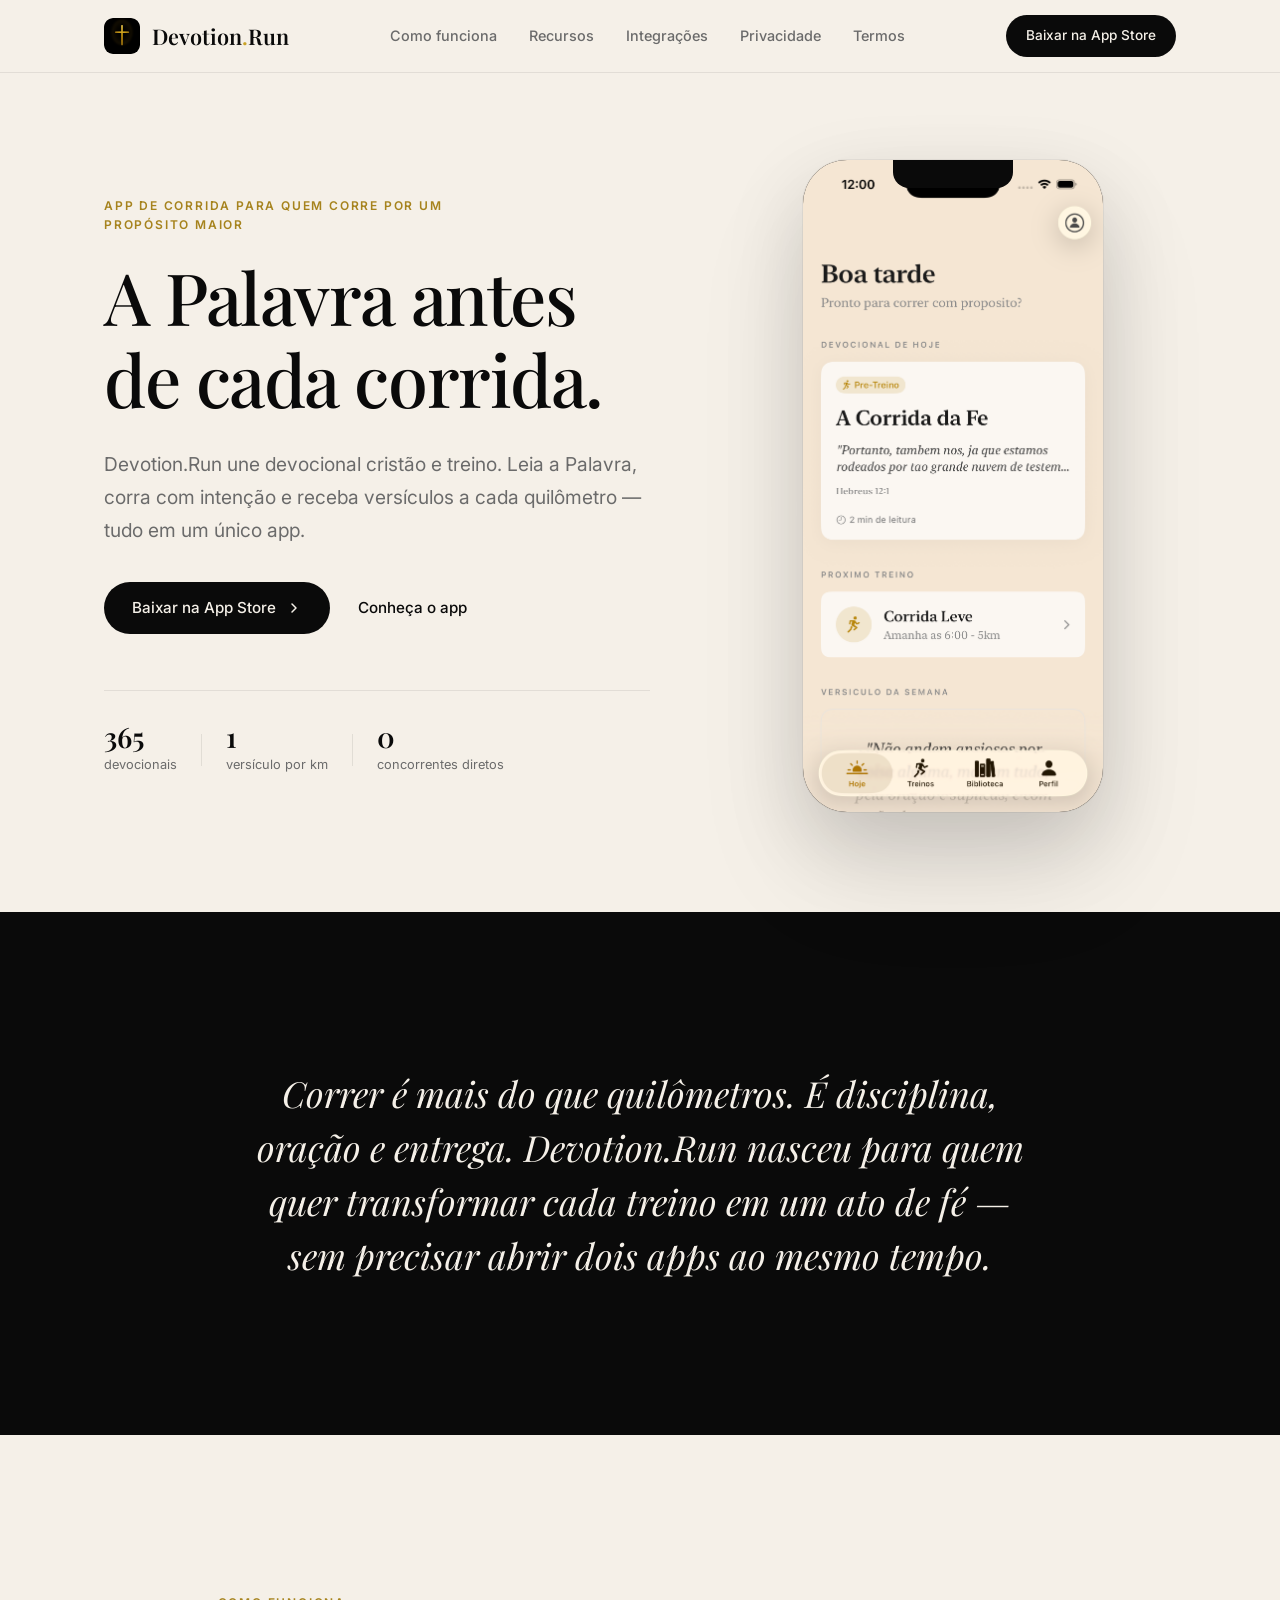
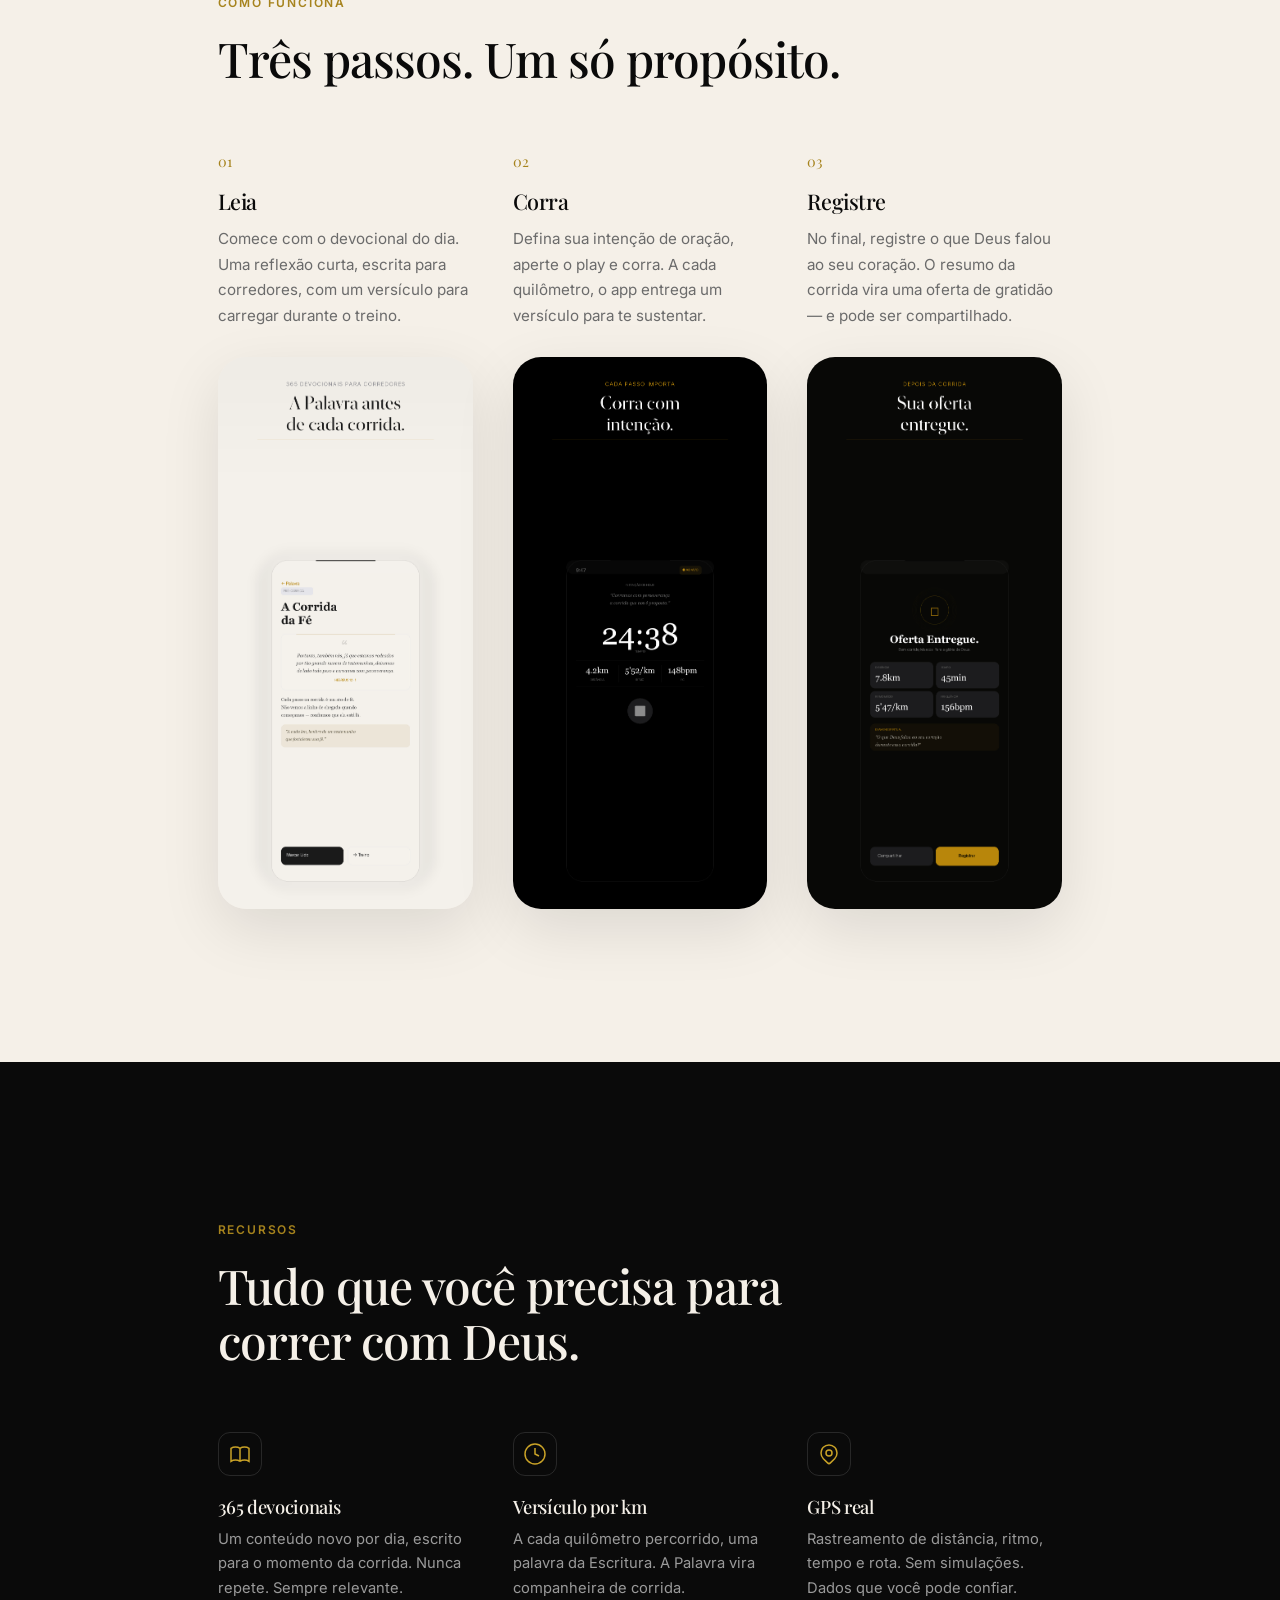
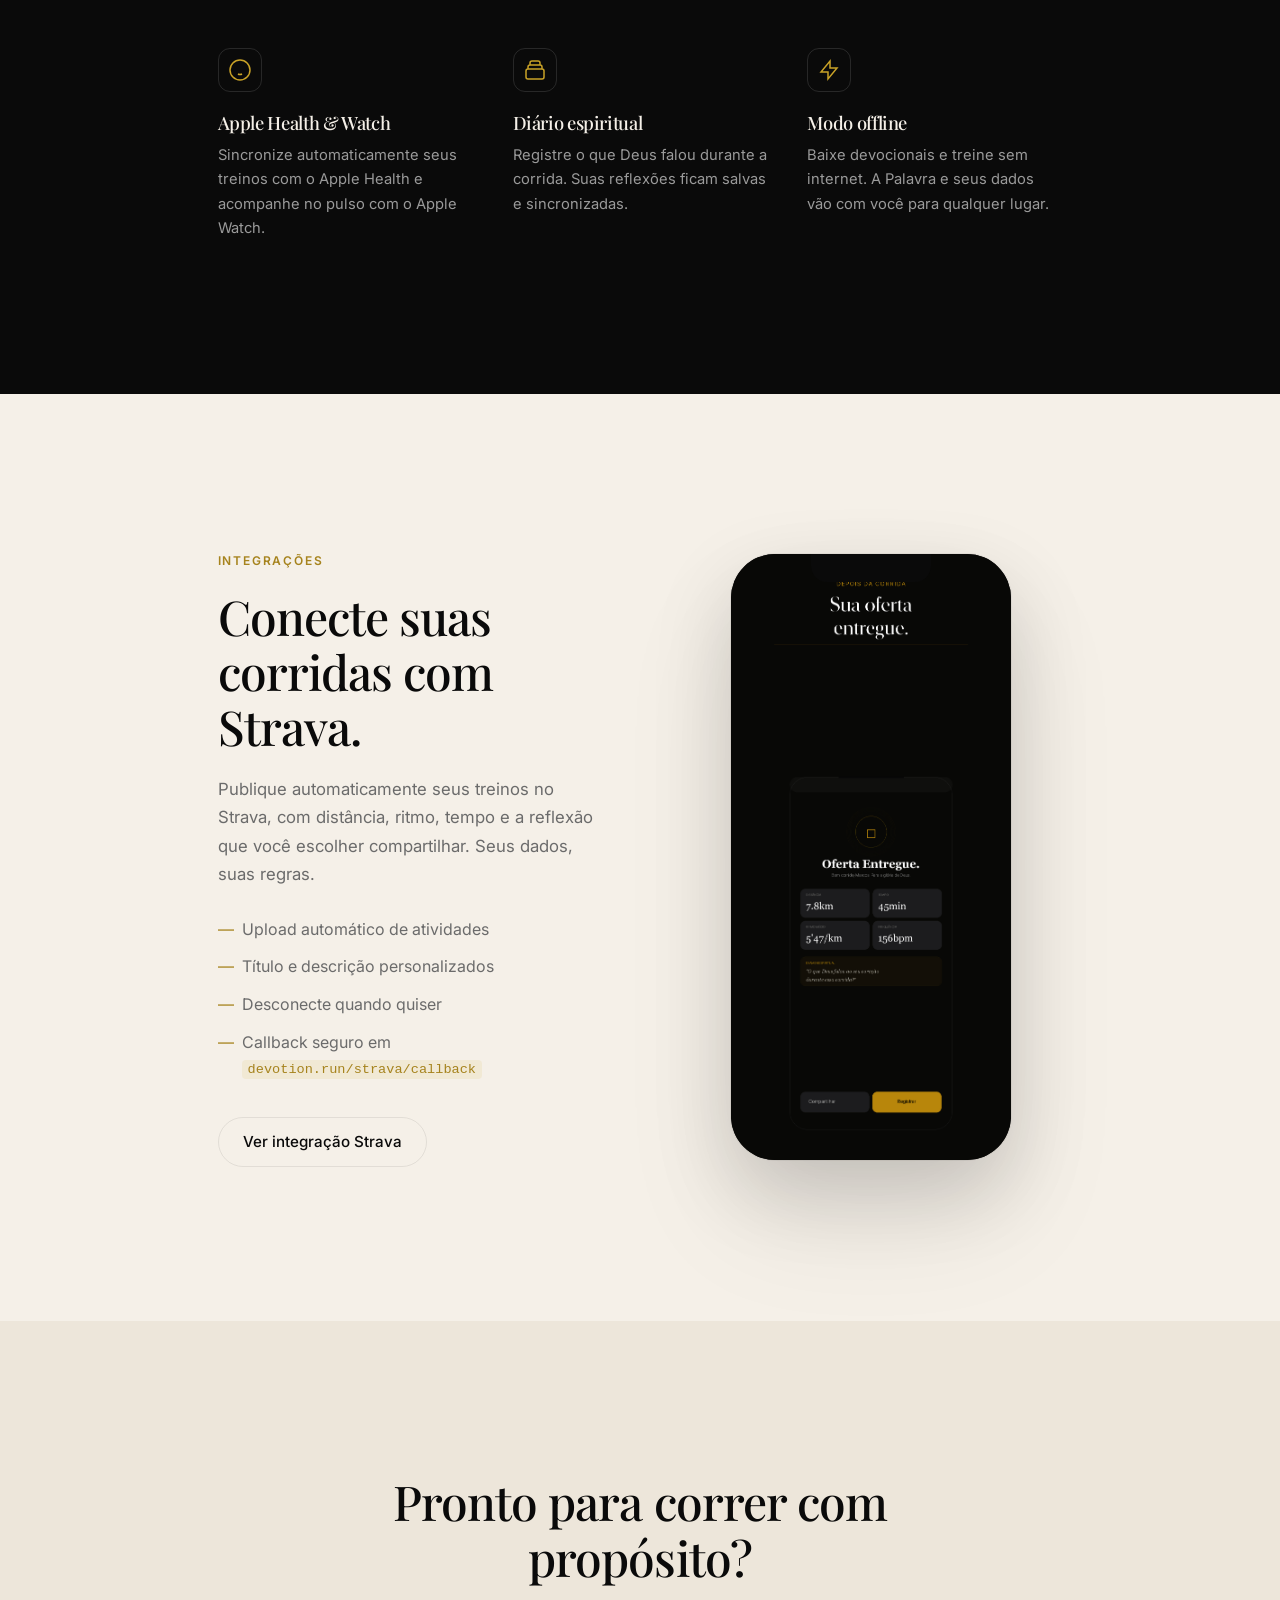
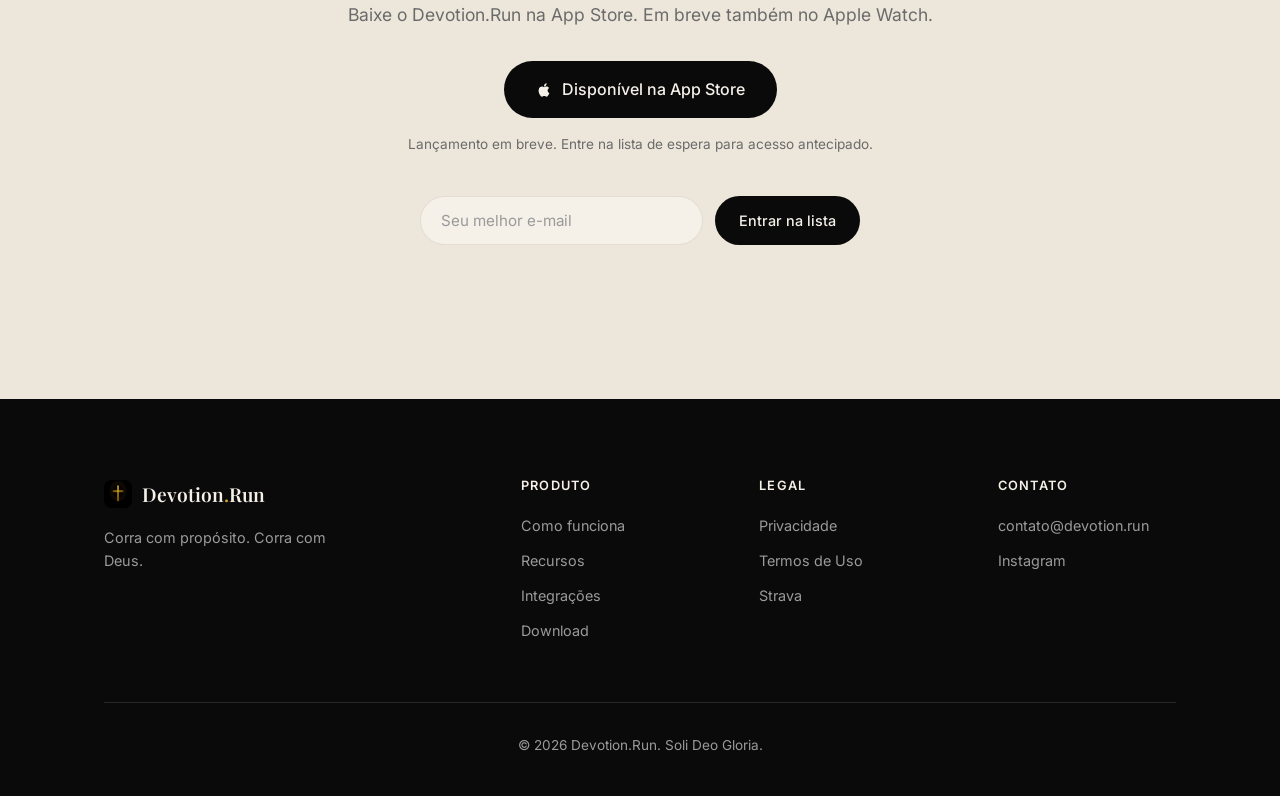
==== commit d409c2bc: "Redesign startup-serio com screenshots reais do app" ====
--- a/index.html
+++ b/index.html
@@ -4,75 +4,55 @@
 <head>
     <meta charset="UTF-8">
     <meta name="viewport" content="width=device-width, initial-scale=1.0">
-    <title>Devotion.Run — Run with Purpose. Run with God.</title>
+    <title>Devotion.Run — Corra com propósito</title>
 
     <!-- SEO -->
     <meta name="description"
-        content="The devotional app for runners. Combine faith and training in every run. Daily devotionals, Bible verses every km, and a community that runs for the glory of God.">
-    <meta name="keywords"
-        content="running, devotional, christian app, run with God, faith and running, devotion run, corrida, devocional, 跑步, 灵修">
+        content="Devotion.Run é o app de corrida que une fé e treino. Devocionais diários, versículos a cada km e integração com Apple Health, Strava e Apple Watch.">
+    <meta name="keywords" content="corrida cristã, app de corrida, devocional, strava, apple watch, saúde, fé">
     <meta name="author" content="Devotion.Run">
 
     <!-- Open Graph -->
-    <meta property="og:title" content="Devotion.Run — Run with Purpose. Run with God.">
-    <meta property="og:description" content="The devotional app for runners. Combine faith and training in every run.">
+    <meta property="og:title" content="Devotion.Run — Corra com propósito">
+    <meta property="og:description" content="O único app de corrida que entrega um versículo bíblico a cada quilômetro.">
     <meta property="og:type" content="website">
     <meta property="og:url" content="https://devotion.run">
-    <meta property="og:image" content="images/app-home-light.png">
+    <meta property="og:image" content="https://devotion.run/images/home.png">
 
     <!-- Fonts -->
     <link rel="preconnect" href="https://fonts.googleapis.com">
     <link rel="preconnect" href="https://fonts.gstatic.com" crossorigin>
-    <link
-        href="https://fonts.googleapis.com/css2?family=Inter:wght@400;500;600;700;800&family=Noto+Sans+SC:wght@400;500;600;700;800&display=swap"
-        rel="stylesheet">
+    <link href="https://fonts.googleapis.com/css2?family=Inter:wght@400;500;600&family=Playfair+Display:ital,wght@0,400;0,500;0,600;0,700;1,400&display=swap" rel="stylesheet">
 
     <!-- Styles -->
     <link rel="stylesheet" href="styles.css">
 
     <!-- Favicon -->
-    <link rel="icon" type="image/svg+xml"
-        href="data:image/svg+xml,<svg xmlns='http://www.w3.org/2000/svg' viewBox='0 0 100 100'><text y='.9em' font-size='90'>✝️</text></svg>">
+    <link rel="icon" type="image/png" href="images/app-icon.png">
 </head>
 
 <body>
-
-    <!-- Page Loader -->
-    <div class="page-loader" id="pageLoader">
-        <div class="loader-icon"></div>
-    </div>
-
-    <!-- Mobile overlay -->
-    <div class="nav-overlay" id="navOverlay"></div>
-
     <!-- ==================== NAVIGATION ==================== -->
     <nav class="navbar" id="navbar">
-        <div class="container">
-            <a href="#" class="nav-logo">
-                <span class="logo-icon">✝</span>
+        <div class="container nav-container">
+            <a href="/" class="nav-logo">
+                <img src="images/app-icon.png" alt="Devotion.Run" class="nav-logo-icon">
                 <span>Devotion<span class="logo-dot">.</span>Run</span>
             </a>
 
             <div class="nav-links" id="navLinks">
-                <a href="#features" data-i18n="navFeatures">Features</a>
-                <a href="#how-it-works" data-i18n="navHow">How It Works</a>
-                <a href="#showcase" data-i18n="navApp">The App</a>
-                <a href="#testimonials" data-i18n="navTestimonials">Testimonials</a>
-                <a href="#waitlist" class="nav-cta" data-i18n="navCta">Join Waitlist</a>
-            </div>
-
-            <!-- Language Switcher -->
-            <div class="lang-switcher">
-                <button class="lang-btn" data-lang="en" title="English">EN</button>
-                <button class="lang-btn" data-lang="pt" title="Português">PT</button>
-                <button class="lang-btn" data-lang="es" title="Español">ES</button>
-                <button class="lang-btn" data-lang="zh" title="中文">中</button>
-            </div>
+                <a href="#como-funciona">Como funciona</a>
+                <a href="#recursos">Recursos</a>
+                <a href="#integracoes">Integrações</a>
+                <a href="/privacy">Privacidade</a>
+                <a href="/terms">Termos</a>
+            </div>
+
+            <a href="#download" class="btn-primary btn-small">Baixar na App Store</a>
 
             <button class="menu-toggle" id="menuToggle" aria-label="Menu">
                 <span></span>
                 <span></span>
-                <span></span>
             </button>
         </div>
     </nav>
@@ -80,301 +60,224 @@
     <!-- ==================== HERO ==================== -->
     <section class="hero" id="hero">
         <div class="container">
-            <div class="hero-content">
-                <div class="hero-badge reveal">
-                    <span class="badge-dot"></span>
-                    <span data-i18n="heroBadge">Coming soon to the App Store</span>
-                </div>
-
-                <h1 class="reveal reveal-delay-1">
-                    <span data-i18n="heroTitle1">Run with purpose.</span><br>
-                    <span class="text-gold" data-i18n="heroTitle2">Run with God.</span>
-                </h1>
-
-                <p class="hero-description reveal reveal-delay-2" data-i18n="heroDesc">
-                    The only app that transforms every run into a time of worship.
-                    Personalized devotionals, Bible verses every kilometer, and a
-                    community of runners who run for the glory of God.
+            <div class="hero-grid">
+                <div class="hero-content">
+                    <p class="eyebrow">App de corrida para quem corre por um propósito maior</p>
+                    <h1>
+                        A Palavra antes<br>
+                        de cada corrida.
+                    </h1>
+                    <p class="hero-lead">
+                        Devotion.Run une devocional cristão e treino. Leia a Palavra, corra com intenção
+                        e receba versículos a cada quilômetro — tudo em um único app.
+                    </p>
+                    <div class="hero-actions">
+                        <a href="#download" class="btn-primary">
+                            <span>Baixar na App Store</span>
+                            <svg width="16" height="16" viewBox="0 0 16 16" fill="none" xmlns="http://www.w3.org/2000/svg">
+                                <path d="M6 12L10 8L6 4" stroke="currentColor" stroke-width="1.5" stroke-linecap="round" stroke-linejoin="round"/>
+                            </svg>
+                        </a>
+                        <a href="#como-funciona" class="btn-text">Conheça o app</a>
+                    </div>
+                    <div class="hero-trust">
+                        <div class="trust-item">
+                            <span class="trust-number">365</span>
+                            <span class="trust-label">devocionais</span>
+                        </div>
+                        <div class="trust-divider"></div>
+                        <div class="trust-item">
+                            <span class="trust-number">1</span>
+                            <span class="trust-label">versículo por km</span>
+                        </div>
+                        <div class="trust-divider"></div>
+                        <div class="trust-item">
+                            <span class="trust-number">0</span>
+                            <span class="trust-label">concorrentes diretos</span>
+                        </div>
+                    </div>
+                </div>
+
+                <div class="hero-visual">
+                    <div class="phone-mockup hero-phone">
+                        <img src="images/home.png" alt="Tela inicial do Devotion.Run mostrando o devocional do dia">
+                    </div>
+                </div>
+            </div>
+        </div>
+    </section>
+
+    <!-- ==================== MANIFESTO ==================== -->
+    <section class="manifesto">
+        <div class="container narrow">
+            <p class="manifesto-text">
+                Correr é mais do que quilômetros. É disciplina, oração e entrega. Devotion.Run nasceu para quem
+                quer transformar cada treino em um ato de fé — sem precisar abrir dois apps ao mesmo tempo.
+            </p>
+        </div>
+    </section>
+
+    <!-- ==================== COMO FUNCIONA ==================== -->
+    <section class="section" id="como-funciona">
+        <div class="container">
+            <div class="section-header">
+                <span class="eyebrow">Como funciona</span>
+                <h2>Três passos. Um só propósito.</h2>
+            </div>
+
+            <div class="steps-grid">
+                <div class="step-card">
+                    <div class="step-number">01</div>
+                    <h3>Leia</h3>
+                    <p>Comece com o devocional do dia. Uma reflexão curta, escrita para corredores, com um versículo para carregar durante o treino.</p>
+                    <div class="step-image">
+                        <img src="images/devotional.png" alt="Tela de devocional no Devotion.Run">
+                    </div>
+                </div>
+
+                <div class="step-card">
+                    <div class="step-number">02</div>
+                    <h3>Corra</h3>
+                    <p>Defina sua intenção de oração, aperte o play e corra. A cada quilômetro, o app entrega um versículo para te sustentar.</p>
+                    <div class="step-image">
+                        <img src="images/run.png" alt="Tela de corrida ativa no Devotion.Run">
+                    </div>
+                </div>
+
+                <div class="step-card">
+                    <div class="step-number">03</div>
+                    <h3>Registre</h3>
+                    <p>No final, registre o que Deus falou ao seu coração. O resumo da corrida vira uma oferta de gratidão — e pode ser compartilhado.</p>
+                    <div class="step-image">
+                        <img src="images/altar.png" alt="Tela de resumo pós-corrida no Devotion.Run">
+                    </div>
+                </div>
+            </div>
+        </div>
+    </section>
+
+    <!-- ==================== FEATURES ==================== -->
+    <section class="section section-dark" id="recursos">
+        <div class="container">
+            <div class="section-header">
+                <span class="eyebrow">Recursos</span>
+                <h2>Tudo que você precisa para correr com Deus.</h2>
+            </div>
+
+            <div class="features-grid">
+                <div class="feature-item">
+                    <div class="feature-icon">
+                        <svg width="24" height="24" viewBox="0 0 24 24" fill="none" stroke="currentColor" stroke-width="1.5">
+                            <path d="M12 6.253v13m0-13C10.832 5.477 9.246 5 7.5 5S4.168 5.477 3 6.253v13C4.168 18.477 5.754 18 7.5 18s3.332.477 4.5 1.253m0-13C13.168 5.477 14.754 5 16.5 5c1.747 0 3.332.477 4.5 1.253v13C19.832 18.477 18.247 18 16.5 18c-1.746 0-3.332.477-4.5 1.253"/>
+                        </svg>
+                    </div>
+                    <h3>365 devocionais</h3>
+                    <p>Um conteúdo novo por dia, escrito para o momento da corrida. Nunca repete. Sempre relevante.</p>
+                </div>
+
+                <div class="feature-item">
+                    <div class="feature-icon">
+                        <svg width="24" height="24" viewBox="0 0 24 24" fill="none" stroke="currentColor" stroke-width="1.5">
+                            <path d="M12 2a10 10 0 100 20 10 10 0 000-20z"/>
+                            <path d="M12 6v6l4 2"/>
+                        </svg>
+                    </div>
+                    <h3>Versículo por km</h3>
+                    <p>A cada quilômetro percorrido, uma palavra da Escritura. A Palavra vira companheira de corrida.</p>
+                </div>
+
+                <div class="feature-item">
+                    <div class="feature-icon">
+                        <svg width="24" height="24" viewBox="0 0 24 24" fill="none" stroke="currentColor" stroke-width="1.5">
+                            <path d="M17.657 16.657L13.414 20.9a2 2 0 01-2.828 0L6.343 16.657a8 8 0 1111.314 0z"/>
+                            <path d="M15 11a3 3 0 11-6 0 3 3 0 016 0z"/>
+                        </svg>
+                    </div>
+                    <h3>GPS real</h3>
+                    <p>Rastreamento de distância, ritmo, tempo e rota. Sem simulações. Dados que você pode confiar.</p>
+                </div>
+
+                <div class="feature-item">
+                    <div class="feature-icon">
+                        <svg width="24" height="24" viewBox="0 0 24 24" fill="none" stroke="currentColor" stroke-width="1.5">
+                            <path d="M9 12h.01M15 12h.01M10 16c.5.3 1.2.5 2 .5s1.5-.2 2-.5M22 12c0 5.523-4.477 10-10 10S2 17.523 2 12 6.477 2 12 2s10 4.477 10 10z"/>
+                        </svg>
+                    </div>
+                    <h3>Apple Health & Watch</h3>
+                    <p>Sincronize automaticamente seus treinos com o Apple Health e acompanhe no pulso com o Apple Watch.</p>
+                </div>
+
+                <div class="feature-item">
+                    <div class="feature-icon">
+                        <svg width="24" height="24" viewBox="0 0 24 24" fill="none" stroke="currentColor" stroke-width="1.5">
+                            <path d="M19 11H5m14 0a2 2 0 012 2v6a2 2 0 01-2 2H5a2 2 0 01-2-2v-6a2 2 0 012-2m14 0V9a2 2 0 00-2-2M5 11V9a2 2 0 012-2m0 0V5a2 2 0 012-2h6a2 2 0 012 2v2M7 7h10"/>
+                        </svg>
+                    </div>
+                    <h3>Diário espiritual</h3>
+                    <p>Registre o que Deus falou durante a corrida. Suas reflexões ficam salvas e sincronizadas.</p>
+                </div>
+
+                <div class="feature-item">
+                    <div class="feature-icon">
+                        <svg width="24" height="24" viewBox="0 0 24 24" fill="none" stroke="currentColor" stroke-width="1.5">
+                            <path d="M13 10V3L4 14h7v7l9-11h-7z"/>
+                        </svg>
+                    </div>
+                    <h3>Modo offline</h3>
+                    <p>Baixe devocionais e treine sem internet. A Palavra e seus dados vão com você para qualquer lugar.</p>
+                </div>
+            </div>
+        </div>
+    </section>
+
+    <!-- ==================== INTEGRATIONS ==================== -->
+    <section class="section" id="integracoes">
+        <div class="container">
+            <div class="integration-block">
+                <div class="integration-content">
+                    <span class="eyebrow">Integrações</span>
+                    <h2>Conecte suas corridas com Strava.</h2>
+                    <p>
+                        Publique automaticamente seus treinos no Strava, com distância, ritmo, tempo e a reflexão
+                        que você escolher compartilhar. Seus dados, suas regras.
+                    </p>
+                    <ul class="integration-list">
+                        <li>Upload automático de atividades</li>
+                        <li>Título e descrição personalizados</li>
+                        <li>Desconecte quando quiser</li>
+                        <li>Callback seguro em <code>devotion.run/strava/callback</code></li>
+                    </ul>
+                    <a href="/strava/" class="btn-secondary">Ver integração Strava</a>
+                </div>
+                <div class="integration-visual">
+                    <div class="phone-mockup">
+                        <img src="images/altar.png" alt="Tela de resumo pós-corrida com opção de compartilhar">
+                    </div>
+                </div>
+            </div>
+        </div>
+    </section>
+
+    <!-- ==================== DOWNLOAD CTA ==================== -->
+    <section class="section-cta" id="download">
+        <div class="container">
+            <div class="cta-block">
+                <h2>Pronto para correr com propósito?</h2>
+                <p class="cta-lead">
+                    Baixe o Devotion.Run na App Store. Em breve também no Apple Watch.
                 </p>
-
-                <div class="hero-actions reveal reveal-delay-3">
-                    <a href="#waitlist" class="btn-primary">
-                        <span data-i18n="heroBtn1">Join the waitlist</span>
-                        <span class="btn-icon">→</span>
-                    </a>
-                    <a href="#how-it-works" class="btn-secondary">
-                        <span data-i18n="heroBtn2">How it works</span>
-                    </a>
-                </div>
-
-                <div class="hero-stats reveal reveal-delay-4">
-                    <div class="hero-stat">
-                        <div class="stat-value" data-i18n="stat1Value">365</div>
-                        <div class="stat-label" data-i18n="stat1Label">Devotionals</div>
-                    </div>
-                    <div class="hero-stat">
-                        <div class="stat-value" data-i18n="stat2Value">∞</div>
-                        <div class="stat-label" data-i18n="stat2Label">Km with purpose</div>
-                    </div>
-                    <div class="hero-stat">
-                        <div class="stat-value" data-i18n="stat3Value">1</div>
-                        <div class="stat-label" data-i18n="stat3Label">Faithful God</div>
-                    </div>
-                </div>
-            </div>
-
-            <div class="hero-mockup reveal">
-                <div class="phone-glow"></div>
-                <div class="phone-frame">
-                    <img src="images/app-home-light.png" alt="Devotion.Run - App home screen" loading="eager">
-                </div>
-                <div class="phone-frame phone-frame-secondary">
-                    <img src="images/app-home-dark.png" alt="Devotion.Run - Dark mode" loading="lazy">
-                </div>
-            </div>
-        </div>
-
-        <span class="floating-cross" style="top: 20%; left: 5%;">✝</span>
-        <span class="floating-cross" style="top: 60%; right: 8%; animation-delay: -3s;">✝</span>
-        <span class="floating-cross" style="bottom: 15%; left: 15%; animation-delay: -5s; font-size: 2rem;">✝</span>
-    </section>
-
-    <!-- ==================== FEATURES ==================== -->
-    <section class="features" id="features">
-        <div class="container">
-            <div class="section-header reveal">
-                <span class="section-label" data-i18n="featLabel">Features</span>
-                <h2 class="section-title">
-                    <span data-i18n="featTitle1">Faith and running in</span><br>
-                    <span class="text-gold" data-i18n="featTitle2">perfect harmony</span>
-                </h2>
-                <p class="section-subtitle" data-i18n="featSubtitle">
-                    Your body is a temple of the Holy Spirit. Devotion.Run cares for the whole temple — body, mind, and
-                    spirit — with every workout.
-                </p>
-            </div>
-
-            <div class="features-grid">
-                <div class="feature-card reveal reveal-delay-1">
-                    <div class="feature-icon">📖</div>
-                    <h3 data-i18n="feat1Title">Daily Devotional</h3>
-                    <p data-i18n="feat1Desc">
-                        A unique devotional every day, connected to your workout. Read before you run and turn your run
-                        into meditation on the Word.
-                    </p>
-                </div>
-
-                <div class="feature-card reveal reveal-delay-2">
-                    <div class="feature-icon">🏃</div>
-                    <h3 data-i18n="feat2Title">Purposeful Running</h3>
-                    <p data-i18n="feat2Desc">
-                        Set a prayer intention, run, and receive Bible verses every kilometer. Every step is an act of
-                        worship.
-                    </p>
-                </div>
-
-                <div class="feature-card reveal reveal-delay-3">
-                    <div class="feature-icon">🙏</div>
-                    <h3 data-i18n="feat3Title">Faith Community</h3>
-                    <p data-i18n="feat3Desc">
-                        Connect with runners who share your faith. Pray for the community's requests and be strengthened
-                        in the journey.
-                    </p>
-                </div>
-            </div>
-        </div>
-    </section>
-
-    <!-- ==================== VERSE DIVIDER ==================== -->
-    <section class="verse-section">
-        <div class="container reveal">
-            <p class="verse-text" data-i18n="verse1Text">
-                "Therefore, since we are surrounded by such a great cloud of witnesses, let us throw off everything that
-                hinders and the sin that so easily entangles. And let us run with perseverance the race marked out for
-                us."
-            </p>
-            <span class="verse-reference" data-i18n="verse1Ref">Hebrews 12:1</span>
-        </div>
-    </section>
-
-    <!-- ==================== HOW IT WORKS ==================== -->
-    <section class="how-it-works" id="how-it-works">
-        <div class="container">
-            <div class="section-header reveal">
-                <span class="section-label" data-i18n="howLabel">How It Works</span>
-                <h2 class="section-title">
-                    <span data-i18n="howTitle1">Three steps to</span><br>
-                    <span class="text-gold" data-i18n="howTitle2">run with God</span>
-                </h2>
-                <p class="section-subtitle" data-i18n="howSubtitle">
-                    Simple as a prayer. Powerful as the Gospel.
-                </p>
-            </div>
-
-            <div class="steps-container">
-                <div class="step reveal reveal-delay-1">
-                    <div class="step-number">🙏</div>
-                    <h3 data-i18n="step1Title">1. Pray</h3>
-                    <p data-i18n="step1Desc">
-                        Set a prayer intention and read the day's devotional. Prepare your heart before lacing up your
-                        shoes.
-                    </p>
-                </div>
-
-                <div class="step reveal reveal-delay-2">
-                    <div class="step-number">🏃</div>
-                    <h3 data-i18n="step2Title">2. Run</h3>
-                    <p data-i18n="step2Desc">
-                        Run with real GPS tracking, receive Bible verses every kilometer, and feel God in every stride.
-                    </p>
-                </div>
-
-                <div class="step reveal reveal-delay-3">
-                    <div class="step-number">✍️</div>
-                    <h3 data-i18n="step3Title">3. Reflect</h3>
-                    <p data-i18n="step3Desc">
-                        Record your post-run reflection in the spiritual journal. Track your growth in body and faith.
-                    </p>
-                </div>
-            </div>
-        </div>
-    </section>
-
-    <!-- ==================== APP SHOWCASE ==================== -->
-    <section class="showcase" id="showcase">
-        <div class="container">
-            <div class="section-header reveal">
-                <span class="section-label" data-i18n="showLabel">The App</span>
-                <h2 class="section-title">
-                    <span data-i18n="showTitle1">Design that</span><br>
-                    <span class="text-gold" data-i18n="showTitle2">honors the Creator</span>
-                </h2>
-                <p class="section-subtitle" data-i18n="showSubtitle">
-                    A premium interface inspired by the beauty of creation. Every detail crafted to elevate your running
-                    and faith experience.
-                </p>
-            </div>
-
-            <div class="showcase-wrapper reveal">
-                <div class="showcase-phone">
-                    <img src="images/app-home-dark.png" alt="Devotion.Run dark mode" loading="lazy">
-                </div>
-                <div class="showcase-phone featured">
-                    <img src="images/app-home-light.png" alt="Devotion.Run main screen" loading="lazy">
-                </div>
-                <div class="showcase-phone">
-                    <img src="images/app-screen-2.png" alt="Devotion.Run workouts" loading="lazy">
-                </div>
-            </div>
-        </div>
-    </section>
-
-    <!-- ==================== TESTIMONIALS ==================== -->
-    <section class="testimonials" id="testimonials">
-        <div class="container">
-            <div class="section-header reveal">
-                <span class="section-label" data-i18n="testLabel">Testimonials</span>
-                <h2 class="section-title">
-                    <span data-i18n="testTitle1">What our</span><br>
-                    <span class="text-gold" data-i18n="testTitle2">beta testers say</span>
-                </h2>
-            </div>
-
-            <div class="testimonials-grid">
-                <div class="testimonial-card reveal reveal-delay-1">
-                    <div class="testimonial-stars">★★★★★</div>
-                    <p class="testimonial-text" data-i18n="test1Text">
-                        "I never thought my morning run could become such a profound moment of communion with God. The
-                        pre-workout devotional completely changed my perspective."
-                    </p>
-                    <div class="testimonial-author">
-                        <div class="testimonial-avatar">MR</div>
-                        <div class="testimonial-info">
-                            <div class="name" data-i18n="test1Name">Marcus Reed</div>
-                            <div class="role" data-i18n="test1Role">Runner for 5 years • New York</div>
-                        </div>
-                    </div>
-                </div>
-
-                <div class="testimonial-card reveal reveal-delay-2">
-                    <div class="testimonial-stars">★★★★★</div>
-                    <p class="testimonial-text" data-i18n="test2Text">
-                        "Receiving a Bible verse every kilometer is simply powerful. At km 5 when my body wants to stop,
-                        the Word gives me strength to keep going. Philippians 4:13 in action."
-                    </p>
-                    <div class="testimonial-author">
-                        <div class="testimonial-avatar">SJ</div>
-                        <div class="testimonial-info">
-                            <div class="name" data-i18n="test2Name">Sarah Johnson</div>
-                            <div class="role" data-i18n="test2Role">Half-marathoner • London</div>
-                        </div>
-                    </div>
-                </div>
-
-                <div class="testimonial-card reveal reveal-delay-3">
-                    <div class="testimonial-stars">★★★★★</div>
-                    <p class="testimonial-text" data-i18n="test3Text">
-                        "As a pastor and runner, I was looking for something that united my faith with training.
-                        Devotion.Run is exactly that. I've already recommended it to my entire church running group."
-                    </p>
-                    <div class="testimonial-author">
-                        <div class="testimonial-avatar">JL</div>
-                        <div class="testimonial-info">
-                            <div class="name" data-i18n="test3Name">Pastor James Lee</div>
-                            <div class="role" data-i18n="test3Role">Pastor & ultramarathoner • Austin</div>
-                        </div>
-                    </div>
-                </div>
-            </div>
-        </div>
-    </section>
-
-    <!-- ==================== VERSE DIVIDER 2 ==================== -->
-    <section class="verse-section">
-        <div class="container reveal">
-            <p class="verse-text" data-i18n="verse2Text">
-                "I can do all things through Christ who strengthens me."
-            </p>
-            <span class="verse-reference" data-i18n="verse2Ref">Philippians 4:13</span>
-        </div>
-    </section>
-
-    <!-- ==================== CTA / WAITLIST ==================== -->
-    <section class="cta-section" id="waitlist">
-        <div class="container">
-            <div class="cta-content reveal">
-                <span class="section-label" data-i18n="ctaLabel">Sign Up</span>
-                <h2>
-                    <span data-i18n="ctaTitle1">Ready to run</span><br>
-                    <span class="text-gold" data-i18n="ctaTitle2">with purpose?</span>
-                </h2>
-                <p data-i18n="ctaDesc">
-                    Join the waitlist and be among the first to experience Devotion.Run. Limited spots for the beta.
-                </p>
-
-                <form class="waitlist-form" id="waitlistForm" onsubmit="return false;">
-                    <input type="email" data-i18n-placeholder="ctaPlaceholder" placeholder="Your best email"
-                        id="emailInput" required>
-                    <button type="submit" id="waitlistBtn" data-i18n="ctaBtn">Join now</button>
+                <a href="#" class="btn-primary btn-large">
+                    <svg width="20" height="20" viewBox="0 0 24 24" fill="currentColor">
+                        <path d="M18.71 19.5c-.83 1.24-1.71 2.45-3.05 2.47-1.34.03-1.77-.79-3.29-.79-1.53 0-2 .77-3.27.82-1.31.05-2.3-1.32-3.14-2.53C4.25 17 2.94 12.45 4.7 9.39c.87-1.52 2.43-2.48 4.12-2.51 1.28-.02 2.5.87 3.29.87.78 0 2.26-1.07 3.81-.91.65.03 2.47.26 3.64 1.98-.09.06-2.17 1.28-2.15 3.81.03 3.02 2.65 4.03 2.68 4.04-.03.07-.42 1.44-1.38 2.83M13 3.5c.73-.83 1.94-1.46 2.94-1.5.13 1.17-.34 2.35-1.04 3.19-.69.85-1.83 1.51-2.95 1.42-.15-1.15.41-2.35 1.05-3.11z"/>
+                    </svg>
+                    <span>Disponível na App Store</span>
+                </a>
+                <p class="cta-note">Lançamento em breve. Entre na lista de espera para acesso antecipado.</p>
+
+                <form class="waitlist-form" id="waitlistForm">
+                    <input type="email" placeholder="Seu melhor e-mail" id="emailInput" required>
+                    <button type="submit" id="waitlistBtn">Entrar na lista</button>
                 </form>
-                <p class="cta-note" data-i18n="ctaNote">🔒 No spam. Only launch updates.</p>
-
-                <div class="app-store-badges">
-                    <div class="app-store-badge">
-                        <span class="badge-icon">🍎</span>
-                        <div class="badge-text">
-                            <span class="small" data-i18n="ctaBadge1Small">Coming soon to</span>
-                            <span class="big" data-i18n="ctaBadge1Big">App Store</span>
-                        </div>
-                    </div>
-                    <div class="app-store-badge">
-                        <span class="badge-icon">⌚</span>
-                        <div class="badge-text">
-                            <span class="small" data-i18n="ctaBadge2Small">Compatible with</span>
-                            <span class="big" data-i18n="ctaBadge2Big">Apple Watch</span>
-                        </div>
-                    </div>
-                </div>
             </div>
         </div>
     </section>
@@ -382,28 +285,44 @@
     <!-- ==================== FOOTER ==================== -->
     <footer class="footer">
         <div class="container">
-            <div class="footer-left">
-                <span class="footer-logo">Devotion<span class="logo-dot">.</span>Run</span>
-                <span class="footer-copy">© 2026 Devotion.Run • Soli Deo Gloria</span>
-            </div>
-
-            <div class="footer-links">
-                <a href="/privacy" data-i18n="footerPrivacy">Privacy</a>
-                <a href="/terms" data-i18n="footerTerms">Terms</a>
-                <a href="/strava/">Strava</a>
-                <a href="mailto:contato@devotion.run" data-i18n="footerContact">Contact</a>
-            </div>
-
-            <div class="footer-social">
-                <a href="#" aria-label="Instagram" title="Instagram">📸</a>
-                <a href="#" aria-label="YouTube" title="YouTube">▶️</a>
-                <a href="#" aria-label="Twitter" title="Twitter">🐦</a>
+            <div class="footer-grid">
+                <div class="footer-brand">
+                    <a href="/" class="footer-logo">
+                        <img src="images/app-icon.png" alt="Devotion.Run" class="footer-logo-icon">
+                        <span>Devotion<span class="logo-dot">.</span>Run</span>
+                    </a>
+                    <p>Corra com propósito. Corra com Deus.</p>
+                </div>
+
+                <div class="footer-links">
+                    <h4>Produto</h4>
+                    <a href="#como-funciona">Como funciona</a>
+                    <a href="#recursos">Recursos</a>
+                    <a href="#integracoes">Integrações</a>
+                    <a href="#download">Download</a>
+                </div>
+
+                <div class="footer-links">
+                    <h4>Legal</h4>
+                    <a href="/privacy">Privacidade</a>
+                    <a href="/terms">Termos de Uso</a>
+                    <a href="/strava/">Strava</a>
+                </div>
+
+                <div class="footer-links">
+                    <h4>Contato</h4>
+                    <a href="mailto:contato@devotion.run">contato@devotion.run</a>
+                    <a href="https://instagram.com/devotion.run" target="_blank" rel="noopener">Instagram</a>
+                </div>
+            </div>
+
+            <div class="footer-bottom">
+                <p>© 2026 Devotion.Run. Soli Deo Gloria.</p>
             </div>
         </div>
     </footer>
 
-    <script src="i18n.js"></script>
     <script src="script.js"></script>
 </body>
 
-</html>+</html>
--- a/styles.css
+++ b/styles.css
@@ -1,53 +1,32 @@
 /* ============================================
-   DevotionRun — Premium Landing Page
-   Design System & Styles
+   Devotion.Run — Startup Landing Page
+   Clean, serious, product-first.
    ============================================ */
 
-/* --- CSS Variables / Design Tokens --- */
 :root {
-    /* Colors */
-    --bg-primary: #0A0A0A;
-    --bg-secondary: #111111;
-    --bg-card: #161616;
-    --bg-card-hover: #1C1C1C;
-    --bg-elevated: #1A1A1A;
-
-    --text-primary: #F5F0EB;
-    --text-secondary: #A8A29E;
-    --text-muted: #6B6560;
-
-    --gold: #DAA520;
-    --gold-light: #F0D060;
-    --gold-dim: #B8860B;
-    --beige: #F5E6D0;
-    --beige-dim: #D4C4A8;
-
-    --accent-glow: rgba(218, 165, 32, 0.15);
-    --accent-glow-strong: rgba(218, 165, 32, 0.3);
-    --border-subtle: rgba(245, 230, 208, 0.08);
-    --border-gold: rgba(218, 165, 32, 0.25);
+    /* Colors from the app */
+    --cream: #F5F0E8;
+    --cream-dark: #EDE6DA;
+    --black: #0A0A0A;
+    --black-soft: #141414;
+    --gold: #C9A227;
+    --gold-dark: #A6831D;
+    --gray: #6B6B6B;
+    --gray-light: #9A9A9A;
+    --border: rgba(10, 10, 10, 0.08);
+    --border-light: rgba(255, 255, 255, 0.12);
 
     /* Typography */
-    --font-display: 'Inter', -apple-system, BlinkMacSystemFont, sans-serif;
-    --font-body: 'Inter', -apple-system, BlinkMacSystemFont, sans-serif;
+    --font-serif: 'Playfair Display', Georgia, serif;
+    --font-sans: 'Inter', -apple-system, BlinkMacSystemFont, sans-serif;
 
     /* Spacing */
-    --section-padding: clamp(80px, 10vw, 140px) clamp(20px, 5vw, 80px);
+    --section-padding: clamp(100px, 12vw, 160px);
     --container-max: 1200px;
 
     /* Transitions */
-    --ease-out-expo: cubic-bezier(0.16, 1, 0.3, 1);
-    --ease-out-quart: cubic-bezier(0.25, 1, 0.5, 1);
-    --transition-fast: 200ms var(--ease-out-expo);
-    --transition-medium: 400ms var(--ease-out-expo);
-    --transition-slow: 800ms var(--ease-out-expo);
-
-    /* Border Radius */
-    --radius-sm: 8px;
-    --radius-md: 16px;
-    --radius-lg: 24px;
-    --radius-xl: 32px;
-    --radius-full: 9999px;
+    --ease: cubic-bezier(0.25, 0.1, 0.25, 1);
+    --transition: 250ms var(--ease);
 }
 
 /* --- Reset & Base --- */
@@ -66,23 +45,22 @@
 }
 
 body {
-    font-family: var(--font-body);
-    background-color: var(--bg-primary);
-    color: var(--text-primary);
+    font-family: var(--font-sans);
+    background-color: var(--cream);
+    color: var(--black);
     line-height: 1.6;
-    overflow-x: hidden;
-}
-
-a {
-    text-decoration: none;
-    color: inherit;
-    transition: color var(--transition-fast);
+    font-size: 16px;
 }
 
 img {
     max-width: 100%;
     height: auto;
     display: block;
+}
+
+a {
+    color: inherit;
+    text-decoration: none;
 }
 
 button {
@@ -90,1059 +68,618 @@
     background: none;
     font-family: inherit;
     cursor: pointer;
-    color: inherit;
-}
-
-ul,
-ol {
-    list-style: none;
 }
 
 /* --- Container --- */
 .container {
     max-width: var(--container-max);
     margin: 0 auto;
-    padding: 0 clamp(20px, 5vw, 80px);
-}
-
-/* --- Section base --- */
-section {
-    position: relative;
-}
-
-/* --- Animated reveal --- */
-.reveal {
-    opacity: 0;
-    transform: translateY(40px);
-    transition: opacity 0.8s var(--ease-out-expo), transform 0.8s var(--ease-out-expo);
-}
-
-.reveal.visible {
-    opacity: 1;
-    transform: translateY(0);
-}
-
-.reveal-delay-1 {
-    transition-delay: 0.1s;
-}
-
-.reveal-delay-2 {
-    transition-delay: 0.2s;
-}
-
-.reveal-delay-3 {
-    transition-delay: 0.3s;
-}
-
-.reveal-delay-4 {
-    transition-delay: 0.4s;
-}
-
-/* ============================================
-   NAVIGATION
-   ============================================ */
+    padding: 0 clamp(24px, 5vw, 80px);
+}
+
+.container.narrow {
+    max-width: 900px;
+}
+
+/* --- Typography --- */
+h1, h2, h3, h4 {
+    font-family: var(--font-serif);
+    font-weight: 500;
+    line-height: 1.15;
+    letter-spacing: -0.02em;
+}
+
+h1 {
+    font-size: clamp(2.8rem, 6vw, 4.5rem);
+}
+
+h2 {
+    font-size: clamp(2rem, 4vw, 3rem);
+}
+
+h3 {
+    font-size: 1.35rem;
+}
+
+p {
+    color: var(--gray);
+}
+
+.eyebrow {
+    font-family: var(--font-sans);
+    font-size: 0.75rem;
+    font-weight: 600;
+    letter-spacing: 0.15em;
+    text-transform: uppercase;
+    color: var(--gold-dark);
+    margin-bottom: 20px;
+}
+
+.logo-dot {
+    color: var(--gold);
+}
+
+/* --- Buttons --- */
+.btn-primary,
+.btn-secondary,
+.btn-text {
+    display: inline-flex;
+    align-items: center;
+    gap: 10px;
+    font-family: var(--font-sans);
+    font-weight: 500;
+    font-size: 0.95rem;
+    transition: all var(--transition);
+}
+
+.btn-primary {
+    background-color: var(--black);
+    color: var(--cream);
+    padding: 14px 28px;
+    border-radius: 100px;
+}
+
+.btn-primary:hover {
+    background-color: var(--black-soft);
+    transform: translateY(-1px);
+}
+
+.btn-primary svg {
+    width: 16px;
+    height: 16px;
+}
+
+.btn-secondary {
+    border: 1px solid var(--border);
+    padding: 12px 24px;
+    border-radius: 100px;
+    color: var(--black);
+}
+
+.btn-secondary:hover {
+    border-color: var(--black);
+}
+
+.btn-text {
+    color: var(--black);
+    padding: 8px 0;
+    border-bottom: 1px solid transparent;
+}
+
+.btn-text:hover {
+    border-bottom-color: var(--black);
+}
+
+.btn-small {
+    padding: 10px 20px;
+    font-size: 0.85rem;
+}
+
+.btn-large {
+    padding: 16px 32px;
+    font-size: 1rem;
+}
+
+/* --- Navigation --- */
 .navbar {
     position: fixed;
     top: 0;
     left: 0;
     right: 0;
     z-index: 1000;
-    padding: 20px 0;
-    transition: all var(--transition-medium);
-}
-
-.navbar.scrolled {
-    background: rgba(10, 10, 10, 0.85);
-    backdrop-filter: blur(20px) saturate(180%);
-    -webkit-backdrop-filter: blur(20px) saturate(180%);
-    border-bottom: 1px solid var(--border-subtle);
-    padding: 12px 0;
-}
-
-.navbar .container {
+    background: rgba(245, 240, 232, 0.85);
+    backdrop-filter: blur(20px);
+    -webkit-backdrop-filter: blur(20px);
+    border-bottom: 1px solid var(--border);
+}
+
+.nav-container {
     display: flex;
     align-items: center;
     justify-content: space-between;
+    height: 72px;
 }
 
 .nav-logo {
     display: flex;
     align-items: center;
-    gap: 10px;
-    font-size: 1.25rem;
-    font-weight: 700;
-    letter-spacing: -0.02em;
-}
-
-.nav-logo .logo-icon {
+    gap: 12px;
+    font-family: var(--font-serif);
+    font-size: 1.35rem;
+    font-weight: 600;
+}
+
+.nav-logo-icon {
     width: 36px;
     height: 36px;
-    background: linear-gradient(135deg, var(--gold), var(--gold-dim));
-    border-radius: 10px;
-    display: flex;
-    align-items: center;
-    justify-content: center;
-    font-size: 1rem;
-}
-
-.nav-logo .logo-dot {
-    color: var(--gold);
+    border-radius: 9px;
 }
 
 .nav-links {
     display: flex;
     align-items: center;
-    gap: 36px;
+    gap: 32px;
 }
 
 .nav-links a {
-    font-size: 0.875rem;
+    font-size: 0.9rem;
     font-weight: 500;
-    color: var(--text-secondary);
-    letter-spacing: 0.02em;
-    position: relative;
-    padding: 4px 0;
-}
-
-.nav-links a::after {
-    content: '';
-    position: absolute;
-    bottom: -2px;
-    left: 0;
-    width: 0;
-    height: 2px;
-    background: var(--gold);
-    transition: width var(--transition-medium);
+    color: var(--gray);
+    transition: color var(--transition);
 }
 
 .nav-links a:hover {
-    color: var(--text-primary);
-}
-
-.nav-links a:hover::after {
-    width: 100%;
-}
-
-.nav-cta {
-    background: linear-gradient(135deg, var(--gold), var(--gold-dim));
-    color: var(--bg-primary) !important;
-    padding: 10px 24px;
-    border-radius: var(--radius-full);
-    font-weight: 600;
-    font-size: 0.875rem;
-    letter-spacing: 0.02em;
-    transition: all var(--transition-fast);
-    box-shadow: 0 0 20px rgba(218, 165, 32, 0.2);
-}
-
-.nav-cta:hover {
-    transform: translateY(-1px);
-    box-shadow: 0 4px 30px rgba(218, 165, 32, 0.4);
-}
-
-.nav-cta::after {
-    display: none !important;
-}
-
-/* Language Switcher */
-.lang-switcher {
-    display: flex;
-    gap: 4px;
-    padding: 4px;
-    background: var(--bg-card);
-    border: 1px solid var(--border-subtle);
-    border-radius: var(--radius-full);
-}
-
-.lang-btn {
-    padding: 6px 10px;
-    font-size: 0.7rem;
-    font-weight: 600;
-    letter-spacing: 0.04em;
-    color: var(--text-muted);
-    border-radius: var(--radius-full);
-    transition: all var(--transition-fast);
-    cursor: pointer;
-    border: none;
-    background: none;
-    font-family: var(--font-body);
-}
-
-.lang-btn:hover {
-    color: var(--text-primary);
-    background: rgba(255, 255, 255, 0.05);
-}
-
-.lang-btn.active {
-    background: linear-gradient(135deg, var(--gold), var(--gold-dim));
-    color: var(--bg-primary);
-    box-shadow: 0 2px 10px rgba(218, 165, 32, 0.3);
-}
-
-/* Mobile menu toggle */
+    color: var(--black);
+}
+
 .menu-toggle {
     display: none;
     flex-direction: column;
-    gap: 5px;
+    gap: 6px;
     padding: 8px;
-    z-index: 1001;
 }
 
 .menu-toggle span {
     display: block;
     width: 24px;
     height: 2px;
-    background: var(--text-primary);
-    transition: all var(--transition-fast);
-    border-radius: 2px;
-}
-
-.menu-toggle.active span:nth-child(1) {
-    transform: rotate(45deg) translate(5px, 5px);
-}
-
-.menu-toggle.active span:nth-child(2) {
-    opacity: 0;
-}
-
-.menu-toggle.active span:nth-child(3) {
-    transform: rotate(-45deg) translate(5px, -5px);
-}
-
-/* ============================================
-   HERO SECTION
-   ============================================ */
+    background: var(--black);
+    transition: all var(--transition);
+}
+
+/* --- Hero --- */
 .hero {
+    padding: 160px 0 100px;
     min-height: 100vh;
     display: flex;
     align-items: center;
-    padding: clamp(120px, 15vw, 180px) 0 clamp(60px, 8vw, 120px);
+}
+
+.hero-grid {
+    display: grid;
+    grid-template-columns: 1.1fr 0.9fr;
+    gap: 80px;
+    align-items: center;
+}
+
+.hero-content {
+    max-width: 580px;
+}
+
+.hero-content .eyebrow {
+    max-width: 400px;
+}
+
+.hero-lead {
+    font-size: clamp(1.1rem, 1.5vw, 1.25rem);
+    color: var(--gray);
+    margin: 28px 0 36px;
+    line-height: 1.7;
+}
+
+.hero-actions {
+    display: flex;
+    align-items: center;
+    gap: 28px;
+    margin-bottom: 56px;
+}
+
+.hero-trust {
+    display: flex;
+    align-items: center;
+    gap: 24px;
+    padding-top: 32px;
+    border-top: 1px solid var(--border);
+}
+
+.trust-item {
+    display: flex;
+    flex-direction: column;
+}
+
+.trust-number {
+    font-family: var(--font-serif);
+    font-size: 1.75rem;
+    font-weight: 600;
+    color: var(--black);
+    line-height: 1;
+}
+
+.trust-label {
+    font-size: 0.8rem;
+    color: var(--gray);
+    text-transform: lowercase;
+    margin-top: 4px;
+}
+
+.trust-divider {
+    width: 1px;
+    height: 32px;
+    background: var(--border);
+}
+
+.hero-visual {
+    display: flex;
+    justify-content: center;
+}
+
+/* --- Phone Mockup --- */
+.phone-mockup {
     position: relative;
+    width: 280px;
+    border-radius: 44px;
     overflow: hidden;
-}
-
-/* Background glow effects */
-.hero::before {
+    background: var(--black);
+    box-shadow:
+        0 0 0 1px rgba(0, 0, 0, 0.05),
+        0 30px 80px rgba(0, 0, 0, 0.15),
+        0 60px 120px rgba(0, 0, 0, 0.08);
+}
+
+.phone-mockup::before {
     content: '';
     position: absolute;
-    top: -20%;
-    left: -10%;
-    width: 60%;
-    height: 60%;
-    background: radial-gradient(circle, rgba(218, 165, 32, 0.06) 0%, transparent 70%);
-    pointer-events: none;
-}
-
-.hero::after {
-    content: '';
-    position: absolute;
-    bottom: -30%;
-    right: -20%;
-    width: 50%;
-    height: 50%;
-    background: radial-gradient(circle, rgba(245, 230, 208, 0.04) 0%, transparent 70%);
-    pointer-events: none;
-}
-
-.hero .container {
-    display: grid;
-    grid-template-columns: 1fr 1fr;
-    gap: 60px;
-    align-items: center;
-    position: relative;
-    z-index: 1;
-}
-
-.hero-content {
-    max-width: 560px;
-}
-
-.hero-badge {
-    display: inline-flex;
-    align-items: center;
-    gap: 8px;
-    padding: 8px 16px;
-    background: var(--accent-glow);
-    border: 1px solid var(--border-gold);
-    border-radius: var(--radius-full);
-    font-size: 0.8rem;
-    font-weight: 600;
-    color: var(--gold-light);
-    letter-spacing: 0.08em;
-    text-transform: uppercase;
-    margin-bottom: 28px;
-}
-
-.hero-badge .badge-dot {
-    width: 6px;
-    height: 6px;
-    background: var(--gold);
-    border-radius: 50%;
-    animation: pulse-dot 2s ease-in-out infinite;
-}
-
-@keyframes pulse-dot {
-
-    0%,
-    100% {
-        opacity: 1;
-        box-shadow: 0 0 0 0 rgba(218, 165, 32, 0.4);
-    }
-
-    50% {
-        opacity: 0.8;
-        box-shadow: 0 0 0 6px rgba(218, 165, 32, 0);
-    }
-}
-
-.hero h1 {
-    font-size: clamp(2.5rem, 5vw, 4rem);
-    font-weight: 800;
-    line-height: 1.08;
-    letter-spacing: -0.03em;
-    margin-bottom: 24px;
-}
-
-.hero h1 .text-gold {
-    background: linear-gradient(135deg, var(--gold-light), var(--gold));
-    -webkit-background-clip: text;
-    -webkit-text-fill-color: transparent;
-    background-clip: text;
-}
-
-.hero-description {
-    font-size: clamp(1rem, 1.5vw, 1.2rem);
-    color: var(--text-secondary);
-    line-height: 1.7;
-    margin-bottom: 40px;
-    max-width: 480px;
-}
-
-.hero-actions {
-    display: flex;
-    align-items: center;
-    gap: 16px;
-    flex-wrap: wrap;
-}
-
-.btn-primary {
-    display: inline-flex;
-    align-items: center;
-    gap: 10px;
-    padding: 16px 32px;
-    background: linear-gradient(135deg, var(--gold), var(--gold-dim));
-    color: var(--bg-primary);
-    border-radius: var(--radius-full);
-    font-weight: 700;
-    font-size: 1rem;
-    letter-spacing: 0.01em;
-    transition: all var(--transition-fast);
-    box-shadow: 0 4px 30px rgba(218, 165, 32, 0.3);
-    border: none;
-    cursor: pointer;
-}
-
-.btn-primary:hover {
-    transform: translateY(-2px);
-    box-shadow: 0 8px 40px rgba(218, 165, 32, 0.5);
-}
-
-.btn-primary:active {
-    transform: translateY(0);
-}
-
-.btn-primary .btn-icon {
-    font-size: 1.2rem;
-    transition: transform var(--transition-fast);
-}
-
-.btn-primary:hover .btn-icon {
-    transform: translateX(3px);
-}
-
-.btn-secondary {
-    display: inline-flex;
-    align-items: center;
-    gap: 10px;
-    padding: 16px 32px;
-    background: transparent;
-    color: var(--text-primary);
-    border: 1px solid var(--border-subtle);
-    border-radius: var(--radius-full);
-    font-weight: 600;
-    font-size: 1rem;
-    transition: all var(--transition-fast);
-    cursor: pointer;
-}
-
-.btn-secondary:hover {
-    border-color: var(--gold);
-    background: var(--accent-glow);
-    color: var(--gold-light);
-}
-
-.hero-stats {
-    display: flex;
-    gap: 40px;
-    margin-top: 48px;
-    padding-top: 32px;
-    border-top: 1px solid var(--border-subtle);
-}
-
-.hero-stat {
-    text-align: left;
-}
-
-.hero-stat .stat-value {
-    font-size: 1.75rem;
-    font-weight: 800;
-    color: var(--gold);
-    letter-spacing: -0.02em;
-}
-
-.hero-stat .stat-label {
-    font-size: 0.8rem;
-    color: var(--text-muted);
-    text-transform: uppercase;
-    letter-spacing: 0.08em;
-    margin-top: 4px;
-}
-
-/* Hero mockup */
-.hero-mockup {
-    position: relative;
-    display: flex;
-    justify-content: center;
-    align-items: center;
-}
-
-.phone-frame {
-    position: relative;
-    width: 280px;
-    border-radius: 40px;
-    overflow: hidden;
-    box-shadow:
-        0 0 0 1px rgba(255, 255, 255, 0.1),
-        0 25px 80px rgba(0, 0, 0, 0.5),
-        0 0 60px rgba(218, 165, 32, 0.1);
-    transition: transform 0.6s var(--ease-out-expo);
-}
-
-.phone-frame:hover {
-    transform: translateY(-8px) rotateY(-2deg);
-}
-
-.phone-frame img {
+    top: 0;
+    left: 50%;
+    transform: translateX(-50%);
+    width: 120px;
+    height: 28px;
+    background: var(--black);
+    border-bottom-left-radius: 16px;
+    border-bottom-right-radius: 16px;
+    z-index: 2;
+}
+
+.phone-mockup img {
     width: 100%;
     display: block;
 }
 
-.phone-glow {
-    position: absolute;
-    top: 50%;
-    left: 50%;
-    transform: translate(-50%, -50%);
-    width: 120%;
-    height: 120%;
-    background: radial-gradient(circle, rgba(218, 165, 32, 0.08) 0%, transparent 60%);
-    pointer-events: none;
-    z-index: -1;
-}
-
-/* Second phone (dark mode) offset */
-.phone-frame-secondary {
-    position: absolute;
-    right: -40px;
-    top: 40px;
-    width: 240px;
-    opacity: 0.7;
-    z-index: -1;
-}
-
-/* ============================================
-   FEATURES SECTION
-   ============================================ */
-.features {
+.hero-phone {
+    width: 300px;
+}
+
+/* --- Manifesto --- */
+.manifesto {
     padding: var(--section-padding);
-    position: relative;
+    background: var(--black);
+    text-align: center;
+}
+
+.manifesto-text {
+    font-family: var(--font-serif);
+    font-size: clamp(1.5rem, 3vw, 2.25rem);
+    color: var(--cream);
+    line-height: 1.5;
+    font-style: italic;
+}
+
+/* --- Sections --- */
+.section {
+    padding: var(--section-padding);
+}
+
+.section-dark {
+    background: var(--black);
+}
+
+.section-dark h2,
+.section-dark h3 {
+    color: var(--cream);
+}
+
+.section-dark p {
+    color: var(--gray-light);
 }
 
 .section-header {
-    text-align: center;
     max-width: 640px;
-    margin: 0 auto 64px;
-}
-
-.section-label {
-    display: inline-flex;
-    align-items: center;
-    gap: 8px;
-    font-size: 0.75rem;
-    font-weight: 700;
-    color: var(--gold);
-    text-transform: uppercase;
-    letter-spacing: 0.15em;
+    margin-bottom: 64px;
+}
+
+.section-header h2 {
+    margin-top: 16px;
+}
+
+/* --- Steps --- */
+.steps-grid {
+    display: grid;
+    grid-template-columns: repeat(3, 1fr);
+    gap: 40px;
+}
+
+.step-card {
+    display: flex;
+    flex-direction: column;
+}
+
+.step-number {
+    font-family: var(--font-serif);
+    font-size: 0.9rem;
+    color: var(--gold-dark);
     margin-bottom: 16px;
 }
 
-.section-label::before,
-.section-label::after {
-    content: '';
-    width: 20px;
-    height: 1px;
-    background: var(--gold);
-    opacity: 0.4;
-}
-
-.section-title {
-    font-size: clamp(2rem, 4vw, 3rem);
-    font-weight: 800;
-    letter-spacing: -0.03em;
-    line-height: 1.1;
-    margin-bottom: 16px;
-}
-
-.section-subtitle {
-    font-size: 1.1rem;
-    color: var(--text-secondary);
-    line-height: 1.6;
-}
-
+.step-card h3 {
+    margin-bottom: 12px;
+}
+
+.step-card p {
+    font-size: 0.95rem;
+    line-height: 1.7;
+    margin-bottom: 28px;
+}
+
+.step-image {
+    margin-top: auto;
+    border-radius: 28px;
+    overflow: hidden;
+    box-shadow: 0 20px 60px rgba(0, 0, 0, 0.1);
+}
+
+.step-image img {
+    width: 100%;
+    display: block;
+}
+
+/* --- Features --- */
 .features-grid {
     display: grid;
     grid-template-columns: repeat(3, 1fr);
-    gap: 24px;
-}
-
-.feature-card {
-    background: var(--bg-card);
-    border: 1px solid var(--border-subtle);
-    border-radius: var(--radius-lg);
-    padding: 40px 32px;
-    transition: all var(--transition-medium);
-    position: relative;
-    overflow: hidden;
-}
-
-.feature-card::before {
-    content: '';
-    position: absolute;
-    top: 0;
-    left: 0;
-    right: 0;
-    height: 2px;
-    background: linear-gradient(90deg, transparent, var(--gold), transparent);
-    opacity: 0;
-    transition: opacity var(--transition-medium);
-}
-
-.feature-card:hover {
-    background: var(--bg-card-hover);
-    border-color: var(--border-gold);
-    transform: translateY(-4px);
-    box-shadow: 0 20px 60px rgba(0, 0, 0, 0.3);
-}
-
-.feature-card:hover::before {
-    opacity: 1;
+    gap: 48px 40px;
+}
+
+.feature-item {
+    max-width: 320px;
 }
 
 .feature-icon {
-    width: 56px;
-    height: 56px;
-    background: var(--accent-glow);
-    border: 1px solid var(--border-gold);
-    border-radius: 16px;
-    display: flex;
-    align-items: center;
-    justify-content: center;
-    font-size: 1.5rem;
-    margin-bottom: 24px;
-}
-
-.feature-card h3 {
-    font-size: 1.25rem;
-    font-weight: 700;
-    margin-bottom: 12px;
-    letter-spacing: -0.01em;
-}
-
-.feature-card p {
-    color: var(--text-secondary);
-    font-size: 0.95rem;
-    line-height: 1.65;
-}
-
-/* ============================================
-   HOW IT WORKS
-   ============================================ */
-.how-it-works {
-    padding: var(--section-padding);
-    background: var(--bg-secondary);
-    position: relative;
-}
-
-.how-it-works::before {
-    content: '';
-    position: absolute;
-    top: 0;
-    left: 0;
-    right: 0;
-    height: 1px;
-    background: linear-gradient(90deg, transparent, var(--border-subtle), transparent);
-}
-
-.steps-container {
-    display: grid;
-    grid-template-columns: repeat(3, 1fr);
-    gap: 48px;
-    position: relative;
-}
-
-/* Connecting line */
-.steps-container::before {
-    content: '';
-    position: absolute;
-    top: 40px;
-    left: 15%;
-    right: 15%;
-    height: 1px;
-    background: linear-gradient(90deg, var(--border-gold), var(--gold), var(--border-gold));
-    opacity: 0.3;
-}
-
-.step {
-    text-align: center;
-    position: relative;
-}
-
-.step-number {
-    width: 80px;
-    height: 80px;
-    background: var(--bg-primary);
-    border: 2px solid var(--border-gold);
-    border-radius: 50%;
-    display: flex;
-    align-items: center;
-    justify-content: center;
-    margin: 0 auto 28px;
-    font-size: 2rem;
-    position: relative;
-    z-index: 1;
-    transition: all var(--transition-medium);
-}
-
-.step:hover .step-number {
-    background: var(--accent-glow-strong);
-    border-color: var(--gold);
-    box-shadow: 0 0 30px rgba(218, 165, 32, 0.2);
-    transform: scale(1.05);
-}
-
-.step h3 {
-    font-size: 1.3rem;
-    font-weight: 700;
-    margin-bottom: 12px;
-    letter-spacing: -0.01em;
-}
-
-.step p {
-    color: var(--text-secondary);
-    font-size: 0.95rem;
-    line-height: 1.6;
-    max-width: 280px;
-    margin: 0 auto;
-}
-
-/* ============================================
-   SCREENSHOTS / APP SHOWCASE
-   ============================================ */
-.showcase {
-    padding: var(--section-padding);
-    position: relative;
-    overflow: hidden;
-}
-
-.showcase-wrapper {
-    display: flex;
-    justify-content: center;
-    align-items: center;
-    gap: 32px;
-    padding: 40px 0;
-}
-
-.showcase-phone {
-    width: 240px;
-    border-radius: 32px;
-    overflow: hidden;
-    box-shadow:
-        0 0 0 1px rgba(255, 255, 255, 0.08),
-        0 25px 60px rgba(0, 0, 0, 0.4);
-    transition: all 0.6s var(--ease-out-expo);
-    flex-shrink: 0;
-}
-
-.showcase-phone:hover {
-    transform: translateY(-12px);
-    box-shadow:
-        0 0 0 1px rgba(218, 165, 32, 0.2),
-        0 35px 80px rgba(0, 0, 0, 0.5),
-        0 0 40px rgba(218, 165, 32, 0.08);
-}
-
-.showcase-phone.featured {
-    width: 280px;
-    z-index: 2;
-}
-
-.showcase-phone img {
-    width: 100%;
-    display: block;
-}
-
-/* ============================================
-   TESTIMONIALS
-   ============================================ */
-.testimonials {
-    padding: var(--section-padding);
-    background: var(--bg-secondary);
-}
-
-.testimonials-grid {
-    display: grid;
-    grid-template-columns: repeat(3, 1fr);
-    gap: 24px;
-}
-
-.testimonial-card {
-    background: var(--bg-card);
-    border: 1px solid var(--border-subtle);
-    border-radius: var(--radius-lg);
-    padding: 36px;
-    transition: all var(--transition-medium);
-}
-
-.testimonial-card:hover {
-    border-color: var(--border-gold);
-    transform: translateY(-4px);
-}
-
-.testimonial-stars {
-    display: flex;
-    gap: 4px;
-    margin-bottom: 20px;
-    color: var(--gold);
-    font-size: 1rem;
-}
-
-.testimonial-text {
-    font-size: 1rem;
-    line-height: 1.7;
-    color: var(--text-primary);
-    margin-bottom: 24px;
-    font-style: italic;
-}
-
-.testimonial-author {
-    display: flex;
-    align-items: center;
-    gap: 12px;
-}
-
-.testimonial-avatar {
     width: 44px;
     height: 44px;
-    background: linear-gradient(135deg, var(--gold), var(--gold-dim));
-    border-radius: 50%;
+    border: 1px solid var(--border-light);
+    border-radius: 12px;
     display: flex;
     align-items: center;
     justify-content: center;
-    font-weight: 700;
-    font-size: 0.9rem;
-    color: var(--bg-primary);
-}
-
-.testimonial-info .name {
-    font-weight: 600;
-    font-size: 0.95rem;
-}
-
-.testimonial-info .role {
-    font-size: 0.8rem;
-    color: var(--text-muted);
-    margin-top: 2px;
-}
-
-/* ============================================
-   VERSE SECTION (divider)
-   ============================================ */
-.verse-section {
-    padding: clamp(60px, 8vw, 100px) 0;
+    color: var(--gold);
+    margin-bottom: 20px;
+}
+
+.feature-item h3 {
+    margin-bottom: 10px;
+    font-size: 1.15rem;
+}
+
+.feature-item p {
+    font-size: 0.92rem;
+    line-height: 1.65;
+}
+
+/* --- Integration --- */
+.integration-block {
+    display: grid;
+    grid-template-columns: 1fr 1fr;
+    gap: 80px;
+    align-items: center;
+}
+
+.integration-content {
+    max-width: 480px;
+}
+
+.integration-content h2 {
+    margin-top: 16px;
+    margin-bottom: 20px;
+}
+
+.integration-content > p {
+    font-size: 1.05rem;
+    line-height: 1.7;
+    margin-bottom: 28px;
+}
+
+.integration-list {
+    list-style: none;
+    margin-bottom: 36px;
+}
+
+.integration-list li {
+    position: relative;
+    padding-left: 24px;
+    margin-bottom: 12px;
+    color: var(--gray);
+}
+
+.integration-list li::before {
+    content: '—';
+    position: absolute;
+    left: 0;
+    color: var(--gold-dark);
+}
+
+.integration-list code {
+    font-family: 'SF Mono', monospace;
+    font-size: 0.85em;
+    background: rgba(201, 162, 39, 0.1);
+    color: var(--gold-dark);
+    padding: 2px 6px;
+    border-radius: 4px;
+}
+
+.integration-visual {
+    display: flex;
+    justify-content: center;
+}
+
+/* --- CTA --- */
+.section-cta {
+    padding: var(--section-padding);
+    background: var(--cream-dark);
+}
+
+.cta-block {
     text-align: center;
-    position: relative;
-}
-
-.verse-section::before,
-.verse-section::after {
-    content: '';
-    position: absolute;
-    left: 50%;
-    transform: translateX(-50%);
-    width: 60px;
-    height: 1px;
-    background: var(--gold);
-    opacity: 0.3;
-}
-
-.verse-section::before {
-    top: 0;
-}
-
-.verse-section::after {
-    bottom: 0;
-}
-
-.verse-text {
-    font-size: clamp(1.2rem, 2.5vw, 1.6rem);
-    font-style: italic;
-    color: var(--beige);
-    max-width: 700px;
-    margin: 0 auto 16px;
-    line-height: 1.7;
-    letter-spacing: 0.01em;
-}
-
-.verse-reference {
+    max-width: 640px;
+    margin: 0 auto;
+}
+
+.cta-block h2 {
+    margin-bottom: 16px;
+}
+
+.cta-lead {
+    font-size: 1.1rem;
+    margin-bottom: 32px;
+}
+
+.cta-note {
     font-size: 0.85rem;
-    color: var(--gold);
-    font-weight: 600;
-    letter-spacing: 0.1em;
-    text-transform: uppercase;
-}
-
-/* ============================================
-   CTA / WAITLIST SECTION
-   ============================================ */
-.cta-section {
-    padding: var(--section-padding);
-    text-align: center;
-    position: relative;
-    overflow: hidden;
-}
-
-.cta-section::before {
-    content: '';
-    position: absolute;
-    top: 50%;
-    left: 50%;
-    transform: translate(-50%, -50%);
-    width: 600px;
-    height: 600px;
-    background: radial-gradient(circle, rgba(218, 165, 32, 0.08) 0%, transparent 60%);
-    pointer-events: none;
-}
-
-.cta-content {
-    position: relative;
-    z-index: 1;
-    max-width: 600px;
-    margin: 0 auto;
-}
-
-.cta-section h2 {
-    font-size: clamp(2rem, 4vw, 3rem);
-    font-weight: 800;
-    letter-spacing: -0.03em;
-    margin-bottom: 16px;
-}
-
-.cta-section p {
-    font-size: 1.1rem;
-    color: var(--text-secondary);
-    margin-bottom: 40px;
-    line-height: 1.6;
+    color: var(--gray);
+    margin-top: 16px;
 }
 
 .waitlist-form {
     display: flex;
     gap: 12px;
-    max-width: 480px;
-    margin: 0 auto 24px;
+    max-width: 440px;
+    margin: 40px auto 0;
 }
 
 .waitlist-form input {
     flex: 1;
-    padding: 16px 24px;
-    background: var(--bg-card);
-    border: 1px solid var(--border-subtle);
-    border-radius: var(--radius-full);
-    color: var(--text-primary);
-    font-size: 1rem;
-    font-family: var(--font-body);
+    padding: 14px 20px;
+    border: 1px solid var(--border);
+    border-radius: 100px;
+    background: var(--cream);
+    color: var(--black);
+    font-family: inherit;
+    font-size: 0.95rem;
     outline: none;
-    transition: border-color var(--transition-fast);
+    transition: border-color var(--transition);
+}
+
+.waitlist-form input:focus {
+    border-color: var(--black);
 }
 
 .waitlist-form input::placeholder {
-    color: var(--text-muted);
-}
-
-.waitlist-form input:focus {
-    border-color: var(--gold);
-    box-shadow: 0 0 0 3px rgba(218, 165, 32, 0.1);
+    color: var(--gray-light);
 }
 
 .waitlist-form button {
-    padding: 16px 28px;
-    background: linear-gradient(135deg, var(--gold), var(--gold-dim));
-    color: var(--bg-primary);
-    border: none;
-    border-radius: var(--radius-full);
-    font-weight: 700;
-    font-size: 0.95rem;
+    padding: 14px 24px;
+    background: var(--black);
+    color: var(--cream);
+    border-radius: 100px;
+    font-weight: 500;
+    font-size: 0.9rem;
     cursor: pointer;
-    transition: all var(--transition-fast);
-    white-space: nowrap;
+    transition: background var(--transition);
 }
 
 .waitlist-form button:hover {
-    transform: translateY(-1px);
-    box-shadow: 0 6px 30px rgba(218, 165, 32, 0.4);
-}
-
-.cta-note {
+    background: var(--black-soft);
+}
+
+/* --- Footer --- */
+.footer {
+    padding: 80px 0 40px;
+    background: var(--black);
+    color: var(--cream);
+}
+
+.footer-grid {
+    display: grid;
+    grid-template-columns: 2fr 1fr 1fr 1fr;
+    gap: 60px;
+    padding-bottom: 60px;
+    border-bottom: 1px solid var(--border-light);
+}
+
+.footer-logo {
+    display: flex;
+    align-items: center;
+    gap: 10px;
+    font-family: var(--font-serif);
+    font-size: 1.2rem;
+    font-weight: 600;
+    margin-bottom: 16px;
+}
+
+.footer-logo-icon {
+    width: 28px;
+    height: 28px;
+    border-radius: 7px;
+}
+
+.footer-brand p {
+    color: var(--gray-light);
+    font-size: 0.9rem;
+    max-width: 260px;
+}
+
+.footer-links {
+    display: flex;
+    flex-direction: column;
+    gap: 12px;
+}
+
+.footer-links h4 {
+    font-family: var(--font-sans);
     font-size: 0.8rem;
-    color: var(--text-muted);
-}
-
-.app-store-badges {
-    display: flex;
-    justify-content: center;
-    gap: 16px;
-    margin-top: 32px;
-}
-
-.app-store-badge {
-    display: inline-flex;
-    align-items: center;
-    gap: 10px;
-    padding: 12px 24px;
-    background: var(--bg-card);
-    border: 1px solid var(--border-subtle);
-    border-radius: var(--radius-md);
-    transition: all var(--transition-fast);
+    font-weight: 600;
+    text-transform: uppercase;
+    letter-spacing: 0.1em;
+    color: var(--cream);
+    margin-bottom: 8px;
+}
+
+.footer-links a {
+    font-size: 0.9rem;
+    color: var(--gray-light);
+    transition: color var(--transition);
+}
+
+.footer-links a:hover {
+    color: var(--cream);
+}
+
+.footer-bottom {
+    padding-top: 32px;
+    text-align: center;
+}
+
+.footer-bottom p {
     font-size: 0.85rem;
-    color: var(--text-secondary);
-}
-
-.app-store-badge:hover {
-    border-color: var(--border-gold);
-    background: var(--bg-card-hover);
-}
-
-.app-store-badge .badge-icon {
-    font-size: 1.5rem;
-}
-
-.app-store-badge .badge-text .small {
-    display: block;
-    font-size: 0.65rem;
-    text-transform: uppercase;
-    letter-spacing: 0.05em;
-    color: var(--text-muted);
-}
-
-.app-store-badge .badge-text .big {
-    display: block;
-    font-size: 1rem;
-    font-weight: 600;
-    color: var(--text-primary);
-}
-
-/* ============================================
-   FOOTER
-   ============================================ */
-.footer {
-    padding: 48px 0;
-    border-top: 1px solid var(--border-subtle);
-    background: var(--bg-primary);
-}
-
-.footer .container {
-    display: flex;
-    align-items: center;
-    justify-content: space-between;
-}
-
-.footer-left {
-    display: flex;
-    align-items: center;
-    gap: 12px;
-}
-
-.footer-logo {
-    font-weight: 700;
-    font-size: 1.1rem;
-    letter-spacing: -0.01em;
-}
-
-.footer-logo .logo-dot {
-    color: var(--gold);
-}
-
-.footer-copy {
-    font-size: 0.8rem;
-    color: var(--text-muted);
-}
-
-.footer-links {
-    display: flex;
-    gap: 24px;
-}
-
-.footer-links a {
-    font-size: 0.85rem;
-    color: var(--text-secondary);
-    transition: color var(--transition-fast);
-}
-
-.footer-links a:hover {
-    color: var(--gold);
-}
-
-.footer-social {
-    display: flex;
-    gap: 16px;
-}
-
-.footer-social a {
-    width: 40px;
-    height: 40px;
-    border-radius: 50%;
-    background: var(--bg-card);
-    border: 1px solid var(--border-subtle);
-    display: flex;
-    align-items: center;
-    justify-content: center;
-    font-size: 1rem;
-    transition: all var(--transition-fast);
-}
-
-.footer-social a:hover {
-    background: var(--accent-glow);
-    border-color: var(--border-gold);
-    color: var(--gold);
-    transform: translateY(-2px);
-}
-
-/* ============================================
-   RESPONSIVE
-   ============================================ */
+    color: var(--gray-light);
+}
+
+/* --- Responsive --- */
 @media (max-width: 1024px) {
-    .hero .container {
+    .hero-grid {
         grid-template-columns: 1fr;
         text-align: center;
-        gap: 48px;
+        gap: 60px;
     }
 
     .hero-content {
@@ -1150,7 +687,7 @@
         order: 1;
     }
 
-    .hero-description {
+    .hero-content .eyebrow {
         margin-left: auto;
         margin-right: auto;
     }
@@ -1159,186 +696,112 @@
         justify-content: center;
     }
 
-    .hero-stats {
+    .hero-trust {
         justify-content: center;
     }
 
-    .hero-mockup {
+    .hero-visual {
         order: 0;
     }
 
-    .phone-frame-secondary {
-        display: none;
-    }
-
-    .features-grid {
+    .steps-grid {
         grid-template-columns: 1fr;
         max-width: 480px;
         margin: 0 auto;
     }
 
-    .steps-container {
+    .features-grid {
+        grid-template-columns: repeat(2, 1fr);
+    }
+
+    .integration-block {
+        grid-template-columns: 1fr;
+        text-align: center;
+        gap: 60px;
+    }
+
+    .integration-content {
+        max-width: 100%;
+        order: 1;
+    }
+
+    .integration-list li {
+        display: inline-block;
+        margin: 8px 16px;
+    }
+
+    .integration-visual {
+        order: 0;
+    }
+
+    .footer-grid {
+        grid-template-columns: repeat(2, 1fr);
+    }
+}
+
+@media (max-width: 768px) {
+    .nav-links,
+    .navbar .btn-primary {
+        display: none;
+    }
+
+    .menu-toggle {
+        display: flex;
+    }
+
+    .nav-links.open {
+        display: flex;
+        flex-direction: column;
+        position: fixed;
+        top: 72px;
+        left: 0;
+        right: 0;
+        bottom: 0;
+        background: var(--cream);
+        padding: 40px;
+        gap: 24px;
+        z-index: 999;
+    }
+
+    .nav-links.open a {
+        font-size: 1.25rem;
+    }
+
+    .hero {
+        padding-top: 120px;
+    }
+
+    .hero-actions {
+        flex-direction: column;
+        gap: 20px;
+    }
+
+    .hero-trust {
+        flex-direction: column;
+        gap: 20px;
+    }
+
+    .trust-divider {
+        width: 40px;
+        height: 1px;
+    }
+
+    .features-grid {
+        grid-template-columns: 1fr;
+    }
+
+    .integration-list li {
+        display: block;
+        margin: 12px 0;
+        text-align: left;
+    }
+
+    .waitlist-form {
+        flex-direction: column;
+    }
+
+    .footer-grid {
         grid-template-columns: 1fr;
         gap: 40px;
     }
-
-    .steps-container::before {
-        display: none;
-    }
-
-    .testimonials-grid {
-        grid-template-columns: 1fr;
-        max-width: 480px;
-        margin: 0 auto;
-    }
-
-    .showcase-wrapper {
-        flex-direction: column;
-    }
-}
-
-@media (max-width: 768px) {
-    .nav-links {
-        position: fixed;
-        top: 0;
-        right: -100%;
-        width: 80%;
-        max-width: 320px;
-        height: 100vh;
-        background: var(--bg-secondary);
-        flex-direction: column;
-        justify-content: center;
-        gap: 32px;
-        padding: 40px;
-        transition: right var(--transition-medium);
-        border-left: 1px solid var(--border-subtle);
-        z-index: 999;
-    }
-
-    .nav-links.open {
-        right: 0;
-    }
-
-    .nav-links a {
-        font-size: 1.1rem;
-    }
-
-    .menu-toggle {
-        display: flex;
-    }
-
-    .hero h1 {
-        font-size: clamp(2rem, 8vw, 3rem);
-    }
-
-    .hero-stats {
-        flex-direction: column;
-        gap: 20px;
-        align-items: center;
-    }
-
-    .hero-stat {
-        text-align: center;
-    }
-
-    .waitlist-form {
-        flex-direction: column;
-    }
-
-    .footer .container {
-        flex-direction: column;
-        gap: 24px;
-        text-align: center;
-    }
-
-    .footer-left {
-        flex-direction: column;
-    }
-
-    .app-store-badges {
-        flex-direction: column;
-        align-items: center;
-    }
-}
-
-/* ============================================
-   OVERLAY for mobile menu
-   ============================================ */
-.nav-overlay {
-    position: fixed;
-    top: 0;
-    left: 0;
-    right: 0;
-    bottom: 0;
-    background: rgba(0, 0, 0, 0.6);
-    z-index: 998;
-    opacity: 0;
-    pointer-events: none;
-    transition: opacity var(--transition-medium);
-}
-
-.nav-overlay.visible {
-    opacity: 1;
-    pointer-events: all;
-}
-
-/* ============================================
-   LOADING / ENTRY ANIMATION
-   ============================================ */
-.page-loader {
-    position: fixed;
-    top: 0;
-    left: 0;
-    right: 0;
-    bottom: 0;
-    background: var(--bg-primary);
-    z-index: 9999;
-    display: flex;
-    align-items: center;
-    justify-content: center;
-    transition: opacity 0.6s ease, visibility 0.6s ease;
-}
-
-.page-loader.hidden {
-    opacity: 0;
-    visibility: hidden;
-}
-
-.loader-icon {
-    width: 48px;
-    height: 48px;
-    border: 3px solid var(--border-subtle);
-    border-top-color: var(--gold);
-    border-radius: 50%;
-    animation: spin 0.8s linear infinite;
-}
-
-@keyframes spin {
-    to {
-        transform: rotate(360deg);
-    }
-}
-
-/* ============================================
-   PARTICLE / FLOATING ELEMENTS
-   ============================================ */
-.floating-cross {
-    position: absolute;
-    color: var(--gold);
-    opacity: 0.04;
-    font-size: 3rem;
-    pointer-events: none;
-    animation: float 8s ease-in-out infinite;
-}
-
-@keyframes float {
-
-    0%,
-    100% {
-        transform: translateY(0) rotate(0deg);
-    }
-
-    50% {
-        transform: translateY(-20px) rotate(5deg);
-    }
-}+}
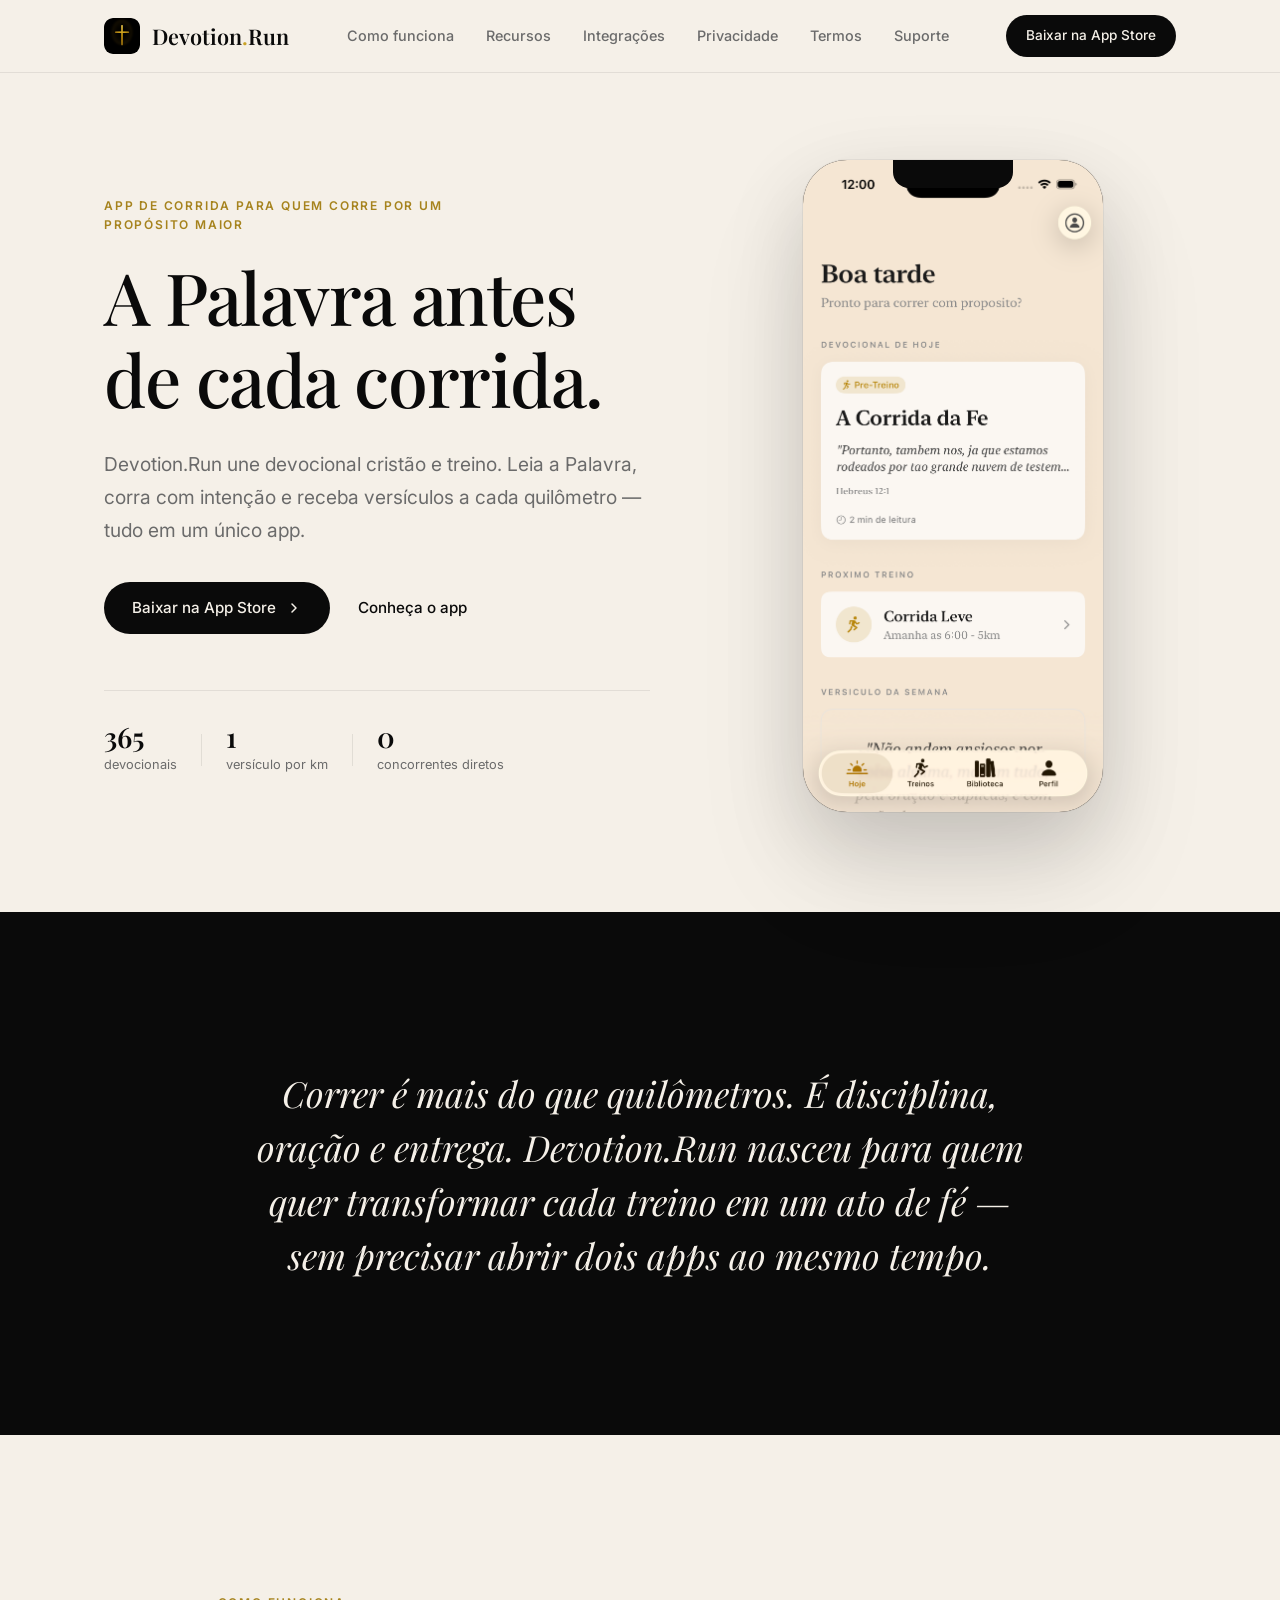
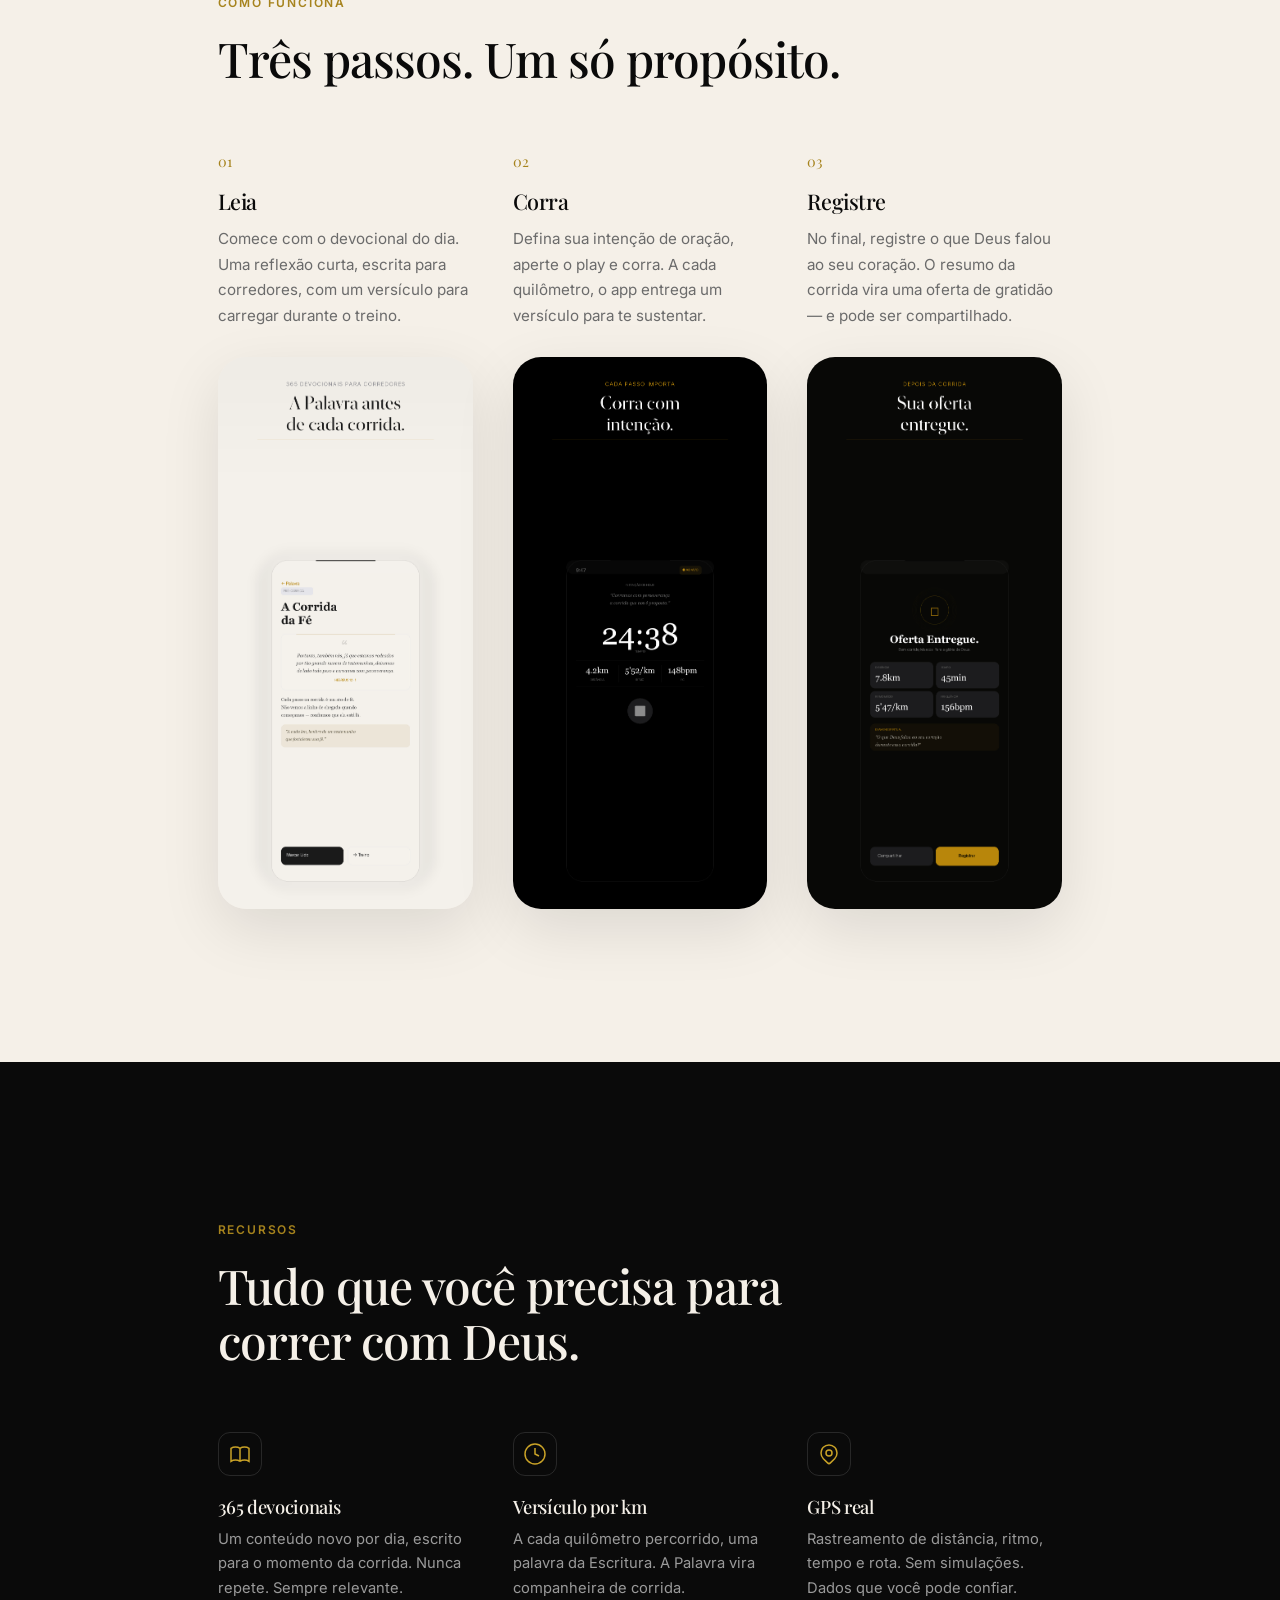
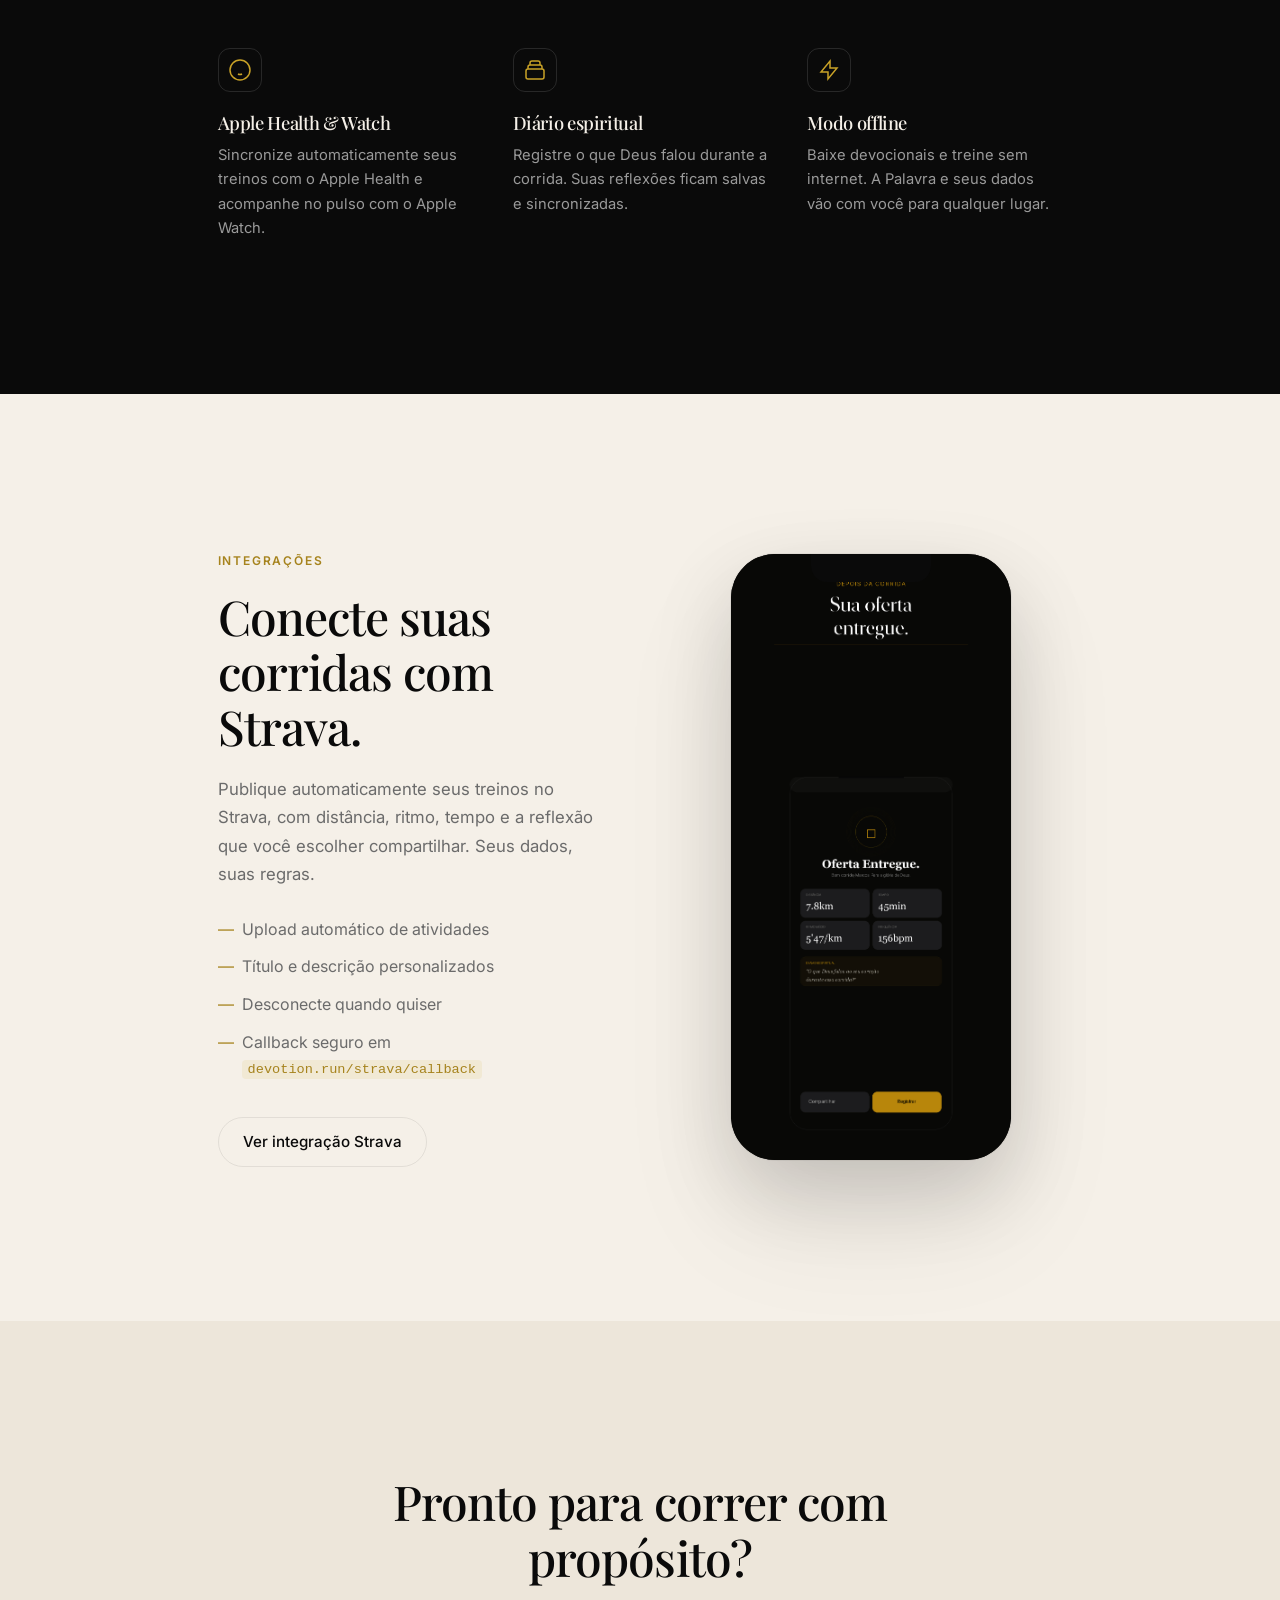
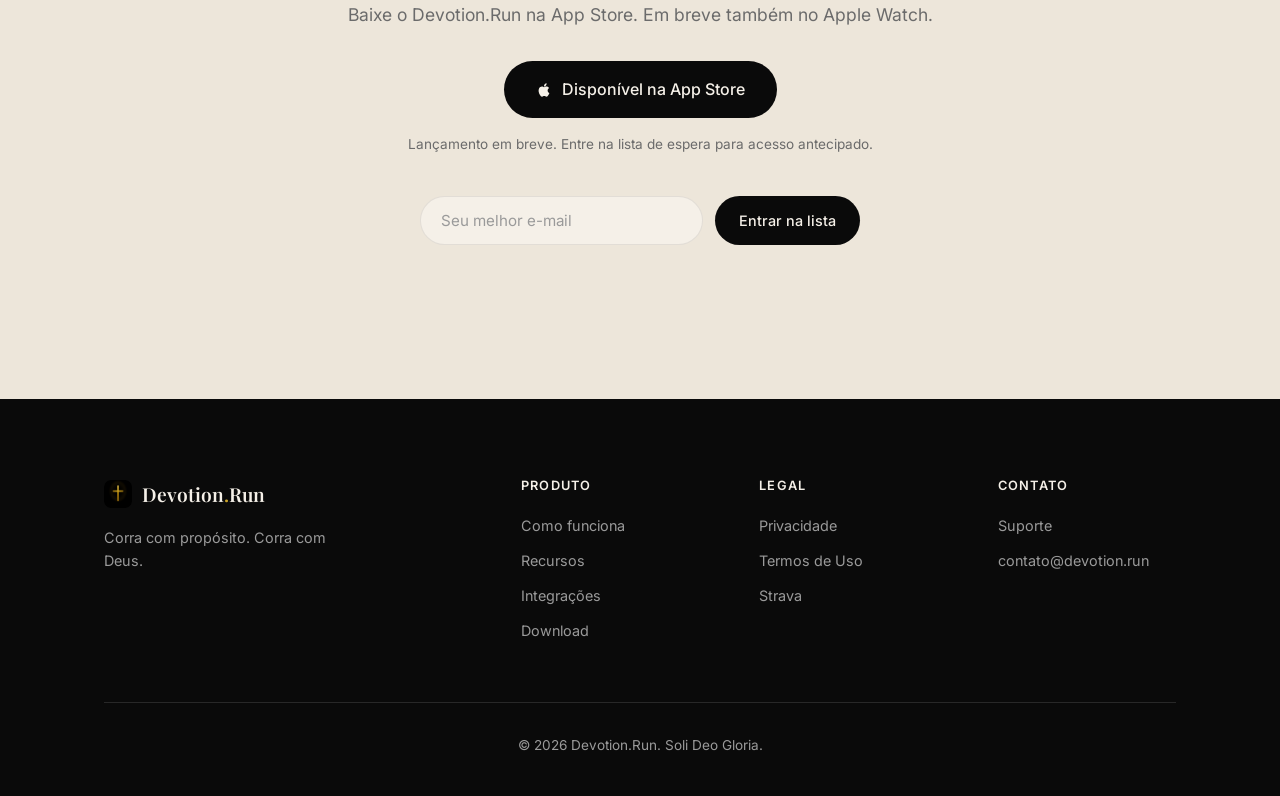
==== commit 66c9fa1a: "Adiciona conformidade com requisitos Strava API: suporte, GDPR, termos e botao Connect" ====
--- a/index.html
+++ b/index.html
@@ -46,6 +46,7 @@
                 <a href="#integracoes">Integrações</a>
                 <a href="/privacy">Privacidade</a>
                 <a href="/terms">Termos</a>
+                <a href="/support.html">Suporte</a>
             </div>
 
             <a href="#download" class="btn-primary btn-small">Baixar na App Store</a>
@@ -311,8 +312,8 @@
 
                 <div class="footer-links">
                     <h4>Contato</h4>
+                    <a href="/support.html">Suporte</a>
                     <a href="mailto:contato@devotion.run">contato@devotion.run</a>
-                    <a href="https://instagram.com/devotion.run" target="_blank" rel="noopener">Instagram</a>
                 </div>
             </div>
 
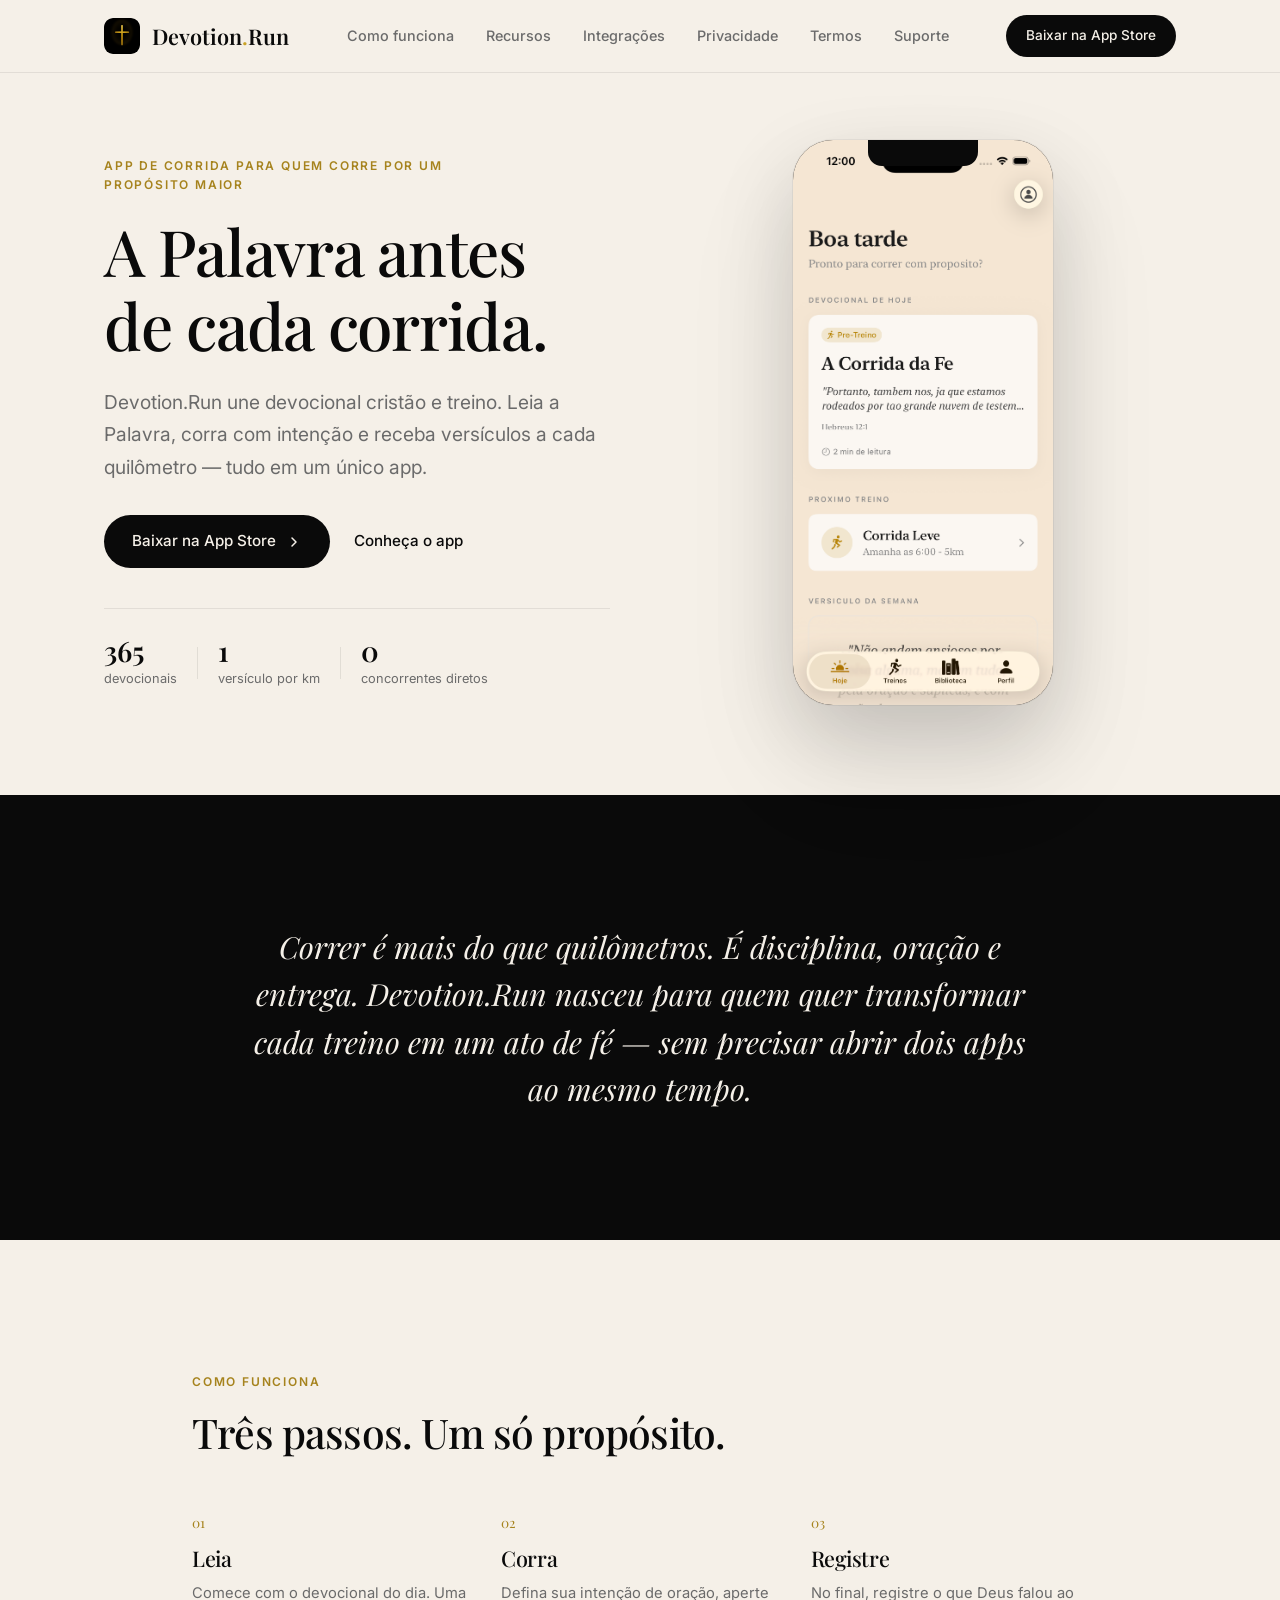
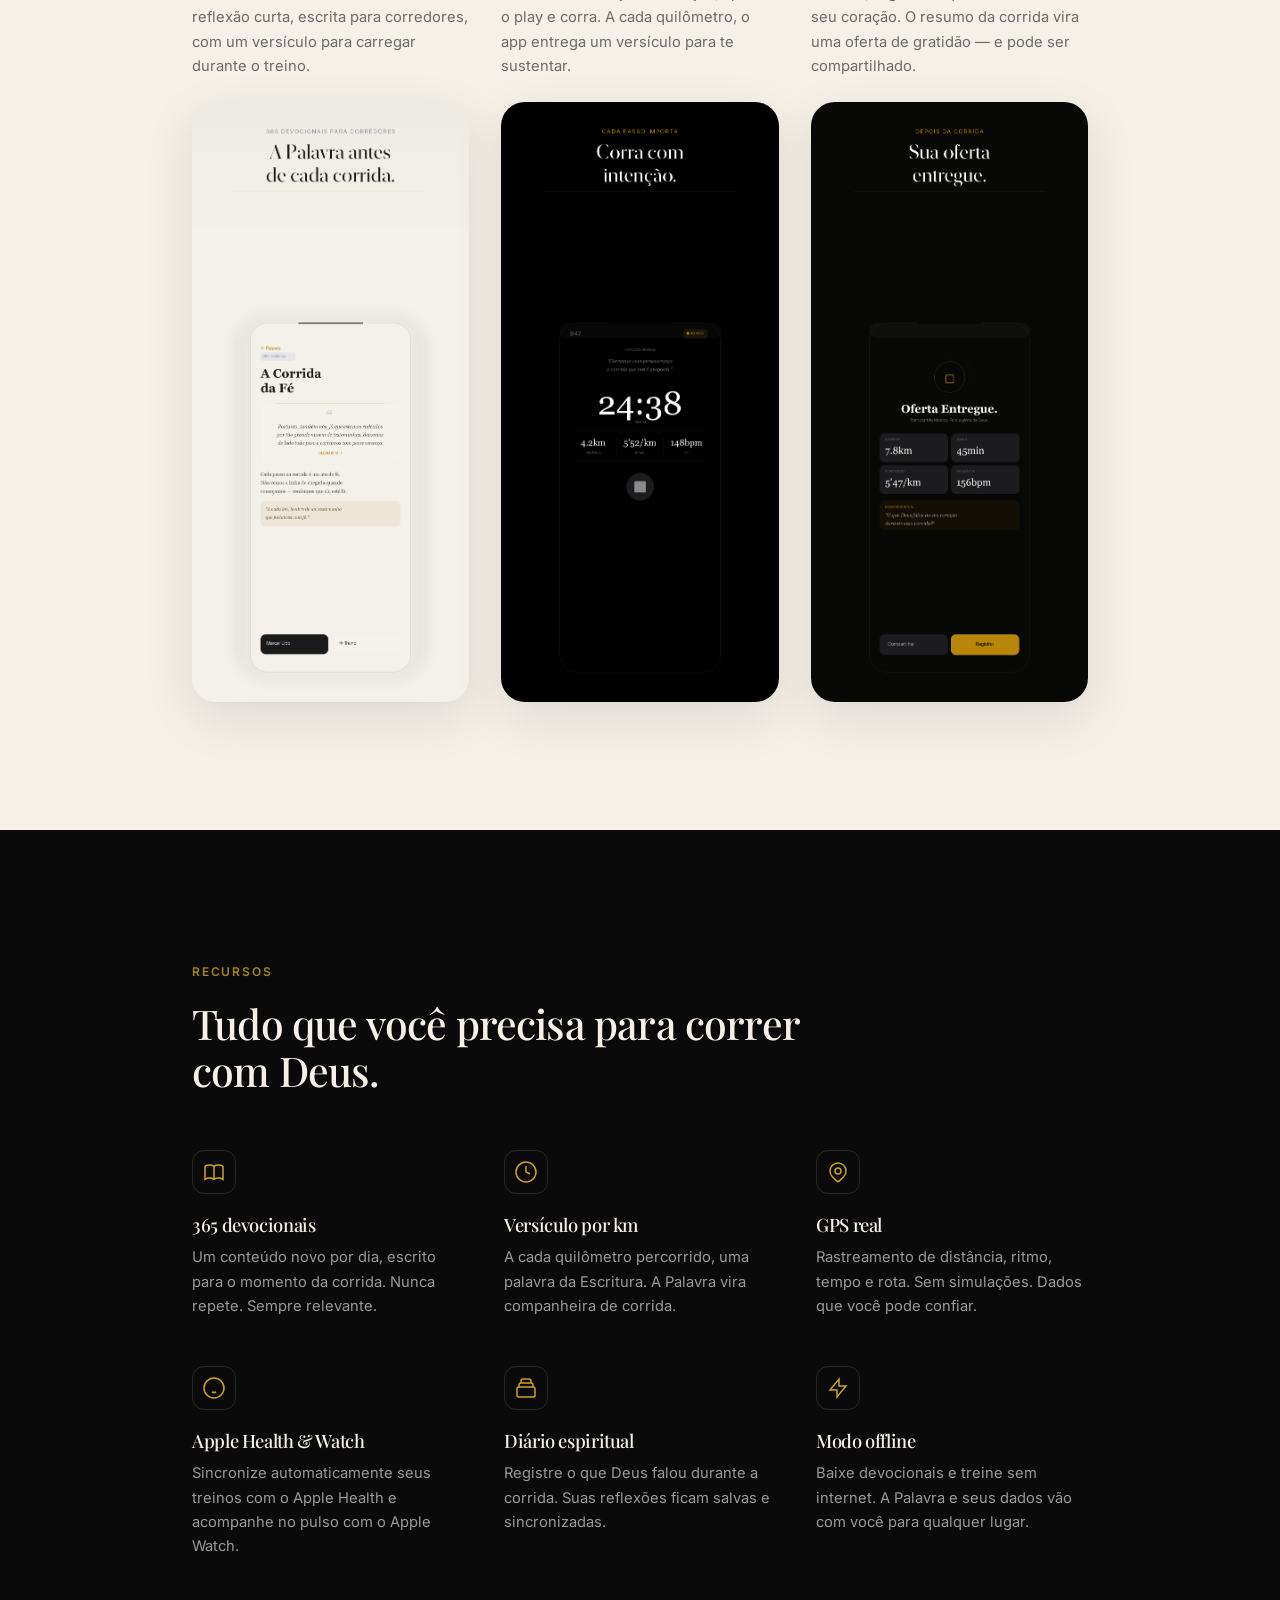
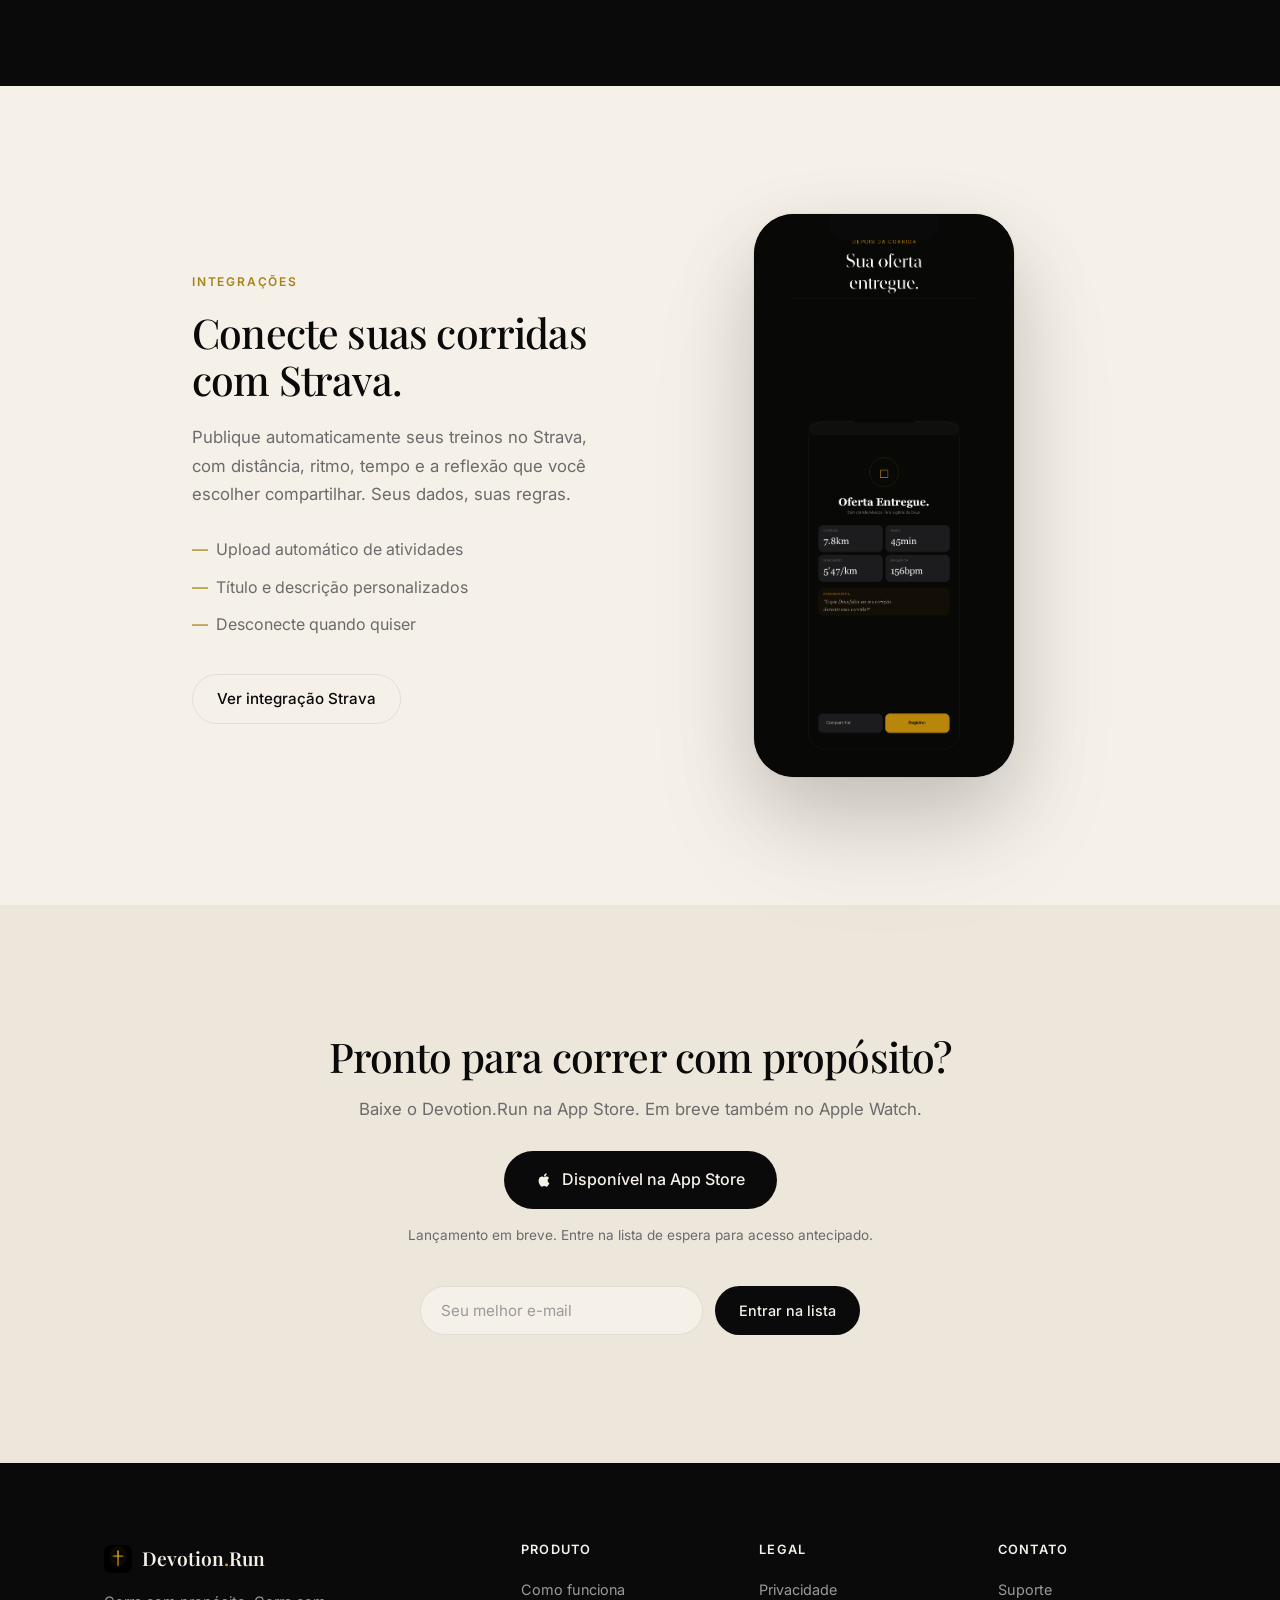
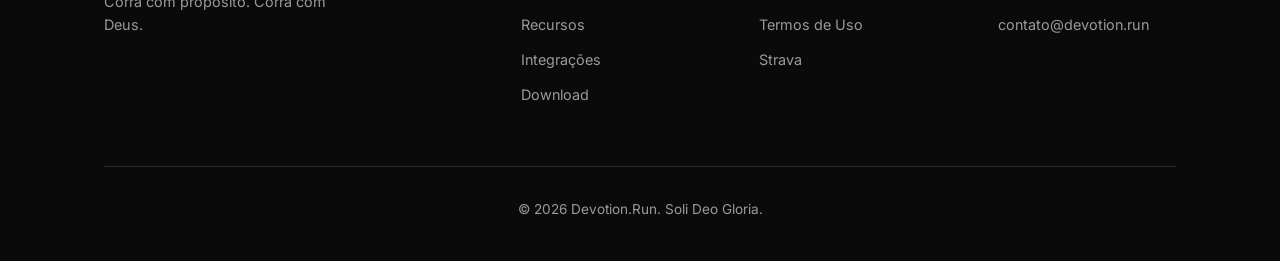
==== commit 2f254eda: "Remove detalhes tecnicos de callback das paginas publicas" ====
--- a/index.html
+++ b/index.html
@@ -46,7 +46,7 @@
                 <a href="#integracoes">Integrações</a>
                 <a href="/privacy">Privacidade</a>
                 <a href="/terms">Termos</a>
-                <a href="/support.html">Suporte</a>
+                <a href="/support">Suporte</a>
             </div>
 
             <a href="#download" class="btn-primary btn-small">Baixar na App Store</a>
@@ -246,7 +246,6 @@
                         <li>Upload automático de atividades</li>
                         <li>Título e descrição personalizados</li>
                         <li>Desconecte quando quiser</li>
-                        <li>Callback seguro em <code>devotion.run/strava/callback</code></li>
                     </ul>
                     <a href="/strava/" class="btn-secondary">Ver integração Strava</a>
                 </div>
@@ -312,7 +311,7 @@
 
                 <div class="footer-links">
                     <h4>Contato</h4>
-                    <a href="/support.html">Suporte</a>
+                    <a href="/support">Suporte</a>
                     <a href="mailto:contato@devotion.run">contato@devotion.run</a>
                 </div>
             </div>
--- a/styles.css
+++ b/styles.css
@@ -21,7 +21,7 @@
     --font-sans: 'Inter', -apple-system, BlinkMacSystemFont, sans-serif;
 
     /* Spacing */
-    --section-padding: clamp(100px, 12vw, 160px);
+    --section-padding: clamp(80px, 10vw, 140px);
     --container-max: 1200px;
 
     /* Transitions */
@@ -90,11 +90,11 @@
 }
 
 h1 {
-    font-size: clamp(2.8rem, 6vw, 4.5rem);
+    font-size: clamp(2.2rem, 5vw, 4rem);
 }
 
 h2 {
-    font-size: clamp(2rem, 4vw, 3rem);
+    font-size: clamp(1.7rem, 3.2vw, 2.6rem);
 }
 
 h3 {
@@ -249,21 +249,22 @@
 
 /* --- Hero --- */
 .hero {
-    padding: 160px 0 100px;
-    min-height: 100vh;
+    padding: 140px 0 90px;
+    min-height: auto;
     display: flex;
     align-items: center;
 }
 
 .hero-grid {
     display: grid;
-    grid-template-columns: 1.1fr 0.9fr;
-    gap: 80px;
+    grid-template-columns: 1fr 1fr;
+    gap: 60px;
     align-items: center;
 }
 
 .hero-content {
     max-width: 580px;
+    order: 1;
 }
 
 .hero-content .eyebrow {
@@ -271,24 +272,25 @@
 }
 
 .hero-lead {
-    font-size: clamp(1.1rem, 1.5vw, 1.25rem);
+    font-size: clamp(1.05rem, 1.5vw, 1.25rem);
     color: var(--gray);
-    margin: 28px 0 36px;
+    margin: 24px 0 32px;
     line-height: 1.7;
 }
 
 .hero-actions {
-    display: flex;
-    align-items: center;
-    gap: 28px;
-    margin-bottom: 56px;
-}
-
-.hero-trust {
     display: flex;
     align-items: center;
     gap: 24px;
-    padding-top: 32px;
+    margin-bottom: 40px;
+    flex-wrap: wrap;
+}
+
+.hero-trust {
+    display: flex;
+    align-items: center;
+    gap: 20px;
+    padding-top: 28px;
     border-top: 1px solid var(--border);
 }
 
@@ -321,13 +323,14 @@
 .hero-visual {
     display: flex;
     justify-content: center;
+    order: 2;
 }
 
 /* --- Phone Mockup --- */
 .phone-mockup {
     position: relative;
-    width: 280px;
-    border-radius: 44px;
+    width: 260px;
+    border-radius: 40px;
     overflow: hidden;
     background: var(--black);
     box-shadow:
@@ -342,11 +345,11 @@
     top: 0;
     left: 50%;
     transform: translateX(-50%);
-    width: 120px;
-    height: 28px;
+    width: 110px;
+    height: 26px;
     background: var(--black);
-    border-bottom-left-radius: 16px;
-    border-bottom-right-radius: 16px;
+    border-bottom-left-radius: 14px;
+    border-bottom-right-radius: 14px;
     z-index: 2;
 }
 
@@ -356,7 +359,7 @@
 }
 
 .hero-phone {
-    width: 300px;
+    width: 260px;
 }
 
 /* --- Manifesto --- */
@@ -368,9 +371,9 @@
 
 .manifesto-text {
     font-family: var(--font-serif);
-    font-size: clamp(1.5rem, 3vw, 2.25rem);
+    font-size: clamp(1.25rem, 2.4vw, 1.9rem);
     color: var(--cream);
-    line-height: 1.5;
+    line-height: 1.55;
     font-style: italic;
 }
 
@@ -394,7 +397,7 @@
 
 .section-header {
     max-width: 640px;
-    margin-bottom: 64px;
+    margin-bottom: 56px;
 }
 
 .section-header h2 {
@@ -405,7 +408,7 @@
 .steps-grid {
     display: grid;
     grid-template-columns: repeat(3, 1fr);
-    gap: 40px;
+    gap: 32px;
 }
 
 .step-card {
@@ -415,26 +418,30 @@
 
 .step-number {
     font-family: var(--font-serif);
-    font-size: 0.9rem;
+    font-size: 0.85rem;
     color: var(--gold-dark);
-    margin-bottom: 16px;
+    margin-bottom: 12px;
 }
 
 .step-card h3 {
-    margin-bottom: 12px;
+    margin-bottom: 10px;
 }
 
 .step-card p {
-    font-size: 0.95rem;
-    line-height: 1.7;
-    margin-bottom: 28px;
+    font-size: 0.92rem;
+    line-height: 1.65;
+    margin-bottom: 24px;
 }
 
 .step-image {
     margin-top: auto;
-    border-radius: 28px;
+    border-radius: 24px;
     overflow: hidden;
-    box-shadow: 0 20px 60px rgba(0, 0, 0, 0.1);
+    box-shadow: 0 16px 50px rgba(0, 0, 0, 0.1);
+    max-width: 280px;
+    margin-left: auto;
+    margin-right: auto;
+    width: 100%;
 }
 
 .step-image img {
@@ -548,8 +555,8 @@
 }
 
 .cta-lead {
-    font-size: 1.1rem;
-    margin-bottom: 32px;
+    font-size: 1.05rem;
+    margin-bottom: 28px;
 }
 
 .cta-note {
@@ -675,15 +682,20 @@
 }
 
 /* --- Responsive --- */
-@media (max-width: 1024px) {
+@media (max-width: 1023px) {
+    .hero {
+        padding: 120px 0 70px;
+    }
+
     .hero-grid {
         grid-template-columns: 1fr;
         text-align: center;
-        gap: 60px;
+        gap: 40px;
     }
 
     .hero-content {
-        max-width: 100%;
+        max-width: 580px;
+        margin: 0 auto;
         order: 1;
     }
 
@@ -704,42 +716,62 @@
         order: 0;
     }
 
+    .phone-mockup {
+        width: 220px;
+    }
+
+    .hero-phone {
+        width: 240px;
+    }
+
     .steps-grid {
-        grid-template-columns: 1fr;
-        max-width: 480px;
-        margin: 0 auto;
+        grid-template-columns: repeat(2, 1fr);
+        gap: 28px;
+    }
+
+    .step-image {
+        max-width: 200px;
     }
 
     .features-grid {
         grid-template-columns: repeat(2, 1fr);
+        gap: 36px 28px;
     }
 
     .integration-block {
         grid-template-columns: 1fr;
         text-align: center;
-        gap: 60px;
+        gap: 40px;
     }
 
     .integration-content {
-        max-width: 100%;
+        max-width: 520px;
+        margin: 0 auto;
         order: 1;
     }
 
+    .integration-list {
+        display: inline-block;
+        text-align: left;
+        margin-bottom: 24px;
+    }
+
     .integration-list li {
-        display: inline-block;
-        margin: 8px 16px;
+        margin: 8px 0;
+    }
+
+    .integration-content .btn-secondary {
+        margin-top: 8px;
     }
 
     .integration-visual {
         order: 0;
     }
 
-    .footer-grid {
-        grid-template-columns: repeat(2, 1fr);
-    }
-}
-
-@media (max-width: 768px) {
+    .integration-visual .phone-mockup {
+        width: 220px;
+    }
+
     .nav-links,
     .navbar .btn-primary {
         display: none;
@@ -758,50 +790,229 @@
         right: 0;
         bottom: 0;
         background: var(--cream);
-        padding: 40px;
-        gap: 24px;
+        padding: 32px 24px;
+        gap: 20px;
         z-index: 999;
     }
 
     .nav-links.open a {
-        font-size: 1.25rem;
+        font-size: 1.1rem;
+    }
+
+    .footer-grid {
+        grid-template-columns: repeat(2, 1fr);
+        gap: 40px;
+    }
+}
+
+@media (max-width: 767px) {
+    :root {
+        --section-padding: clamp(56px, 10vw, 80px) 0;
+    }
+
+    h1 {
+        font-size: clamp(1.9rem, 7vw, 2.4rem);
+    }
+
+    h2 {
+        font-size: clamp(1.45rem, 5.5vw, 1.85rem);
+    }
+
+    h3 {
+        font-size: 1.2rem;
     }
 
     .hero {
-        padding-top: 120px;
+        padding-top: 100px;
+        padding-bottom: 56px;
+    }
+
+    .hero-grid {
+        gap: 32px;
+    }
+
+    .hero-content {
+        order: 1;
+    }
+
+    .hero-visual {
+        order: 2;
+    }
+
+    .hero-lead {
+        font-size: 0.95rem;
+        margin: 16px 0 24px;
     }
 
     .hero-actions {
         flex-direction: column;
-        gap: 20px;
+        gap: 12px;
+        margin-bottom: 28px;
+        align-items: stretch;
+    }
+
+    .hero-actions .btn-primary,
+    .hero-actions .btn-text {
+        width: 100%;
+        justify-content: center;
+    }
+
+    .hero-actions .btn-primary {
+        padding: 14px 24px;
+        font-size: 0.9rem;
     }
 
     .hero-trust {
         flex-direction: column;
-        gap: 20px;
+        gap: 14px;
+        padding-top: 20px;
+    }
+
+    .trust-number {
+        font-size: 1.5rem;
     }
 
     .trust-divider {
-        width: 40px;
+        width: 32px;
         height: 1px;
+    }
+
+    .phone-mockup {
+        width: 180px;
+        border-radius: 32px;
+    }
+
+    .phone-mockup::before {
+        width: 80px;
+        height: 20px;
+    }
+
+    .hero-phone {
+        width: 200px;
+    }
+
+    .manifesto-text {
+        font-size: clamp(1.1rem, 4.5vw, 1.35rem);
+    }
+
+    .section-header {
+        margin-bottom: 40px;
+    }
+
+    .steps-grid {
+        grid-template-columns: 1fr;
+        gap: 36px;
+        max-width: 360px;
+        margin: 0 auto;
+    }
+
+    .step-card p {
+        font-size: 0.9rem;
+        margin-bottom: 18px;
+    }
+
+    .step-image {
+        max-width: 180px;
+        border-radius: 18px;
     }
 
     .features-grid {
         grid-template-columns: 1fr;
+        gap: 28px;
+    }
+
+    .feature-item {
+        max-width: 100%;
+    }
+
+    .feature-icon {
+        width: 40px;
+        height: 40px;
+        margin-bottom: 16px;
+    }
+
+    .feature-item h3 {
+        font-size: 1.05rem;
+    }
+
+    .feature-item p {
+        font-size: 0.9rem;
+    }
+
+    .integration-block {
+        gap: 32px;
+    }
+
+    .integration-content {
+        text-align: center;
+        max-width: 100%;
+    }
+
+    .integration-content > p {
+        font-size: 0.95rem;
+        margin-bottom: 20px;
+    }
+
+    .integration-list {
+        display: block;
+        width: 100%;
+        margin-bottom: 20px;
     }
 
     .integration-list li {
         display: block;
-        margin: 12px 0;
+        margin: 8px 0;
         text-align: left;
+        font-size: 0.9rem;
+    }
+
+    .integration-content .btn-secondary {
+        display: flex;
+        width: 100%;
+        justify-content: center;
+        max-width: 280px;
+        margin: 0 auto;
+    }
+
+    .integration-visual .phone-mockup {
+        width: 200px;
+    }
+
+    .cta-block h2 {
+        font-size: clamp(1.5rem, 6vw, 1.9rem);
+    }
+
+    .cta-lead {
+        font-size: 0.95rem;
+    }
+
+    .btn-large {
+        padding: 14px 24px;
+        font-size: 0.9rem;
     }
 
     .waitlist-form {
         flex-direction: column;
+        gap: 10px;
+        max-width: 360px;
+    }
+
+    .waitlist-form input,
+    .waitlist-form button {
+        width: 100%;
+    }
+
+    .footer {
+        padding: 60px 0 32px;
     }
 
     .footer-grid {
         grid-template-columns: 1fr;
-        gap: 40px;
-    }
-}
+        gap: 32px;
+        padding-bottom: 40px;
+    }
+
+    .footer-links h4 {
+        margin-bottom: 12px;
+    }
+}
